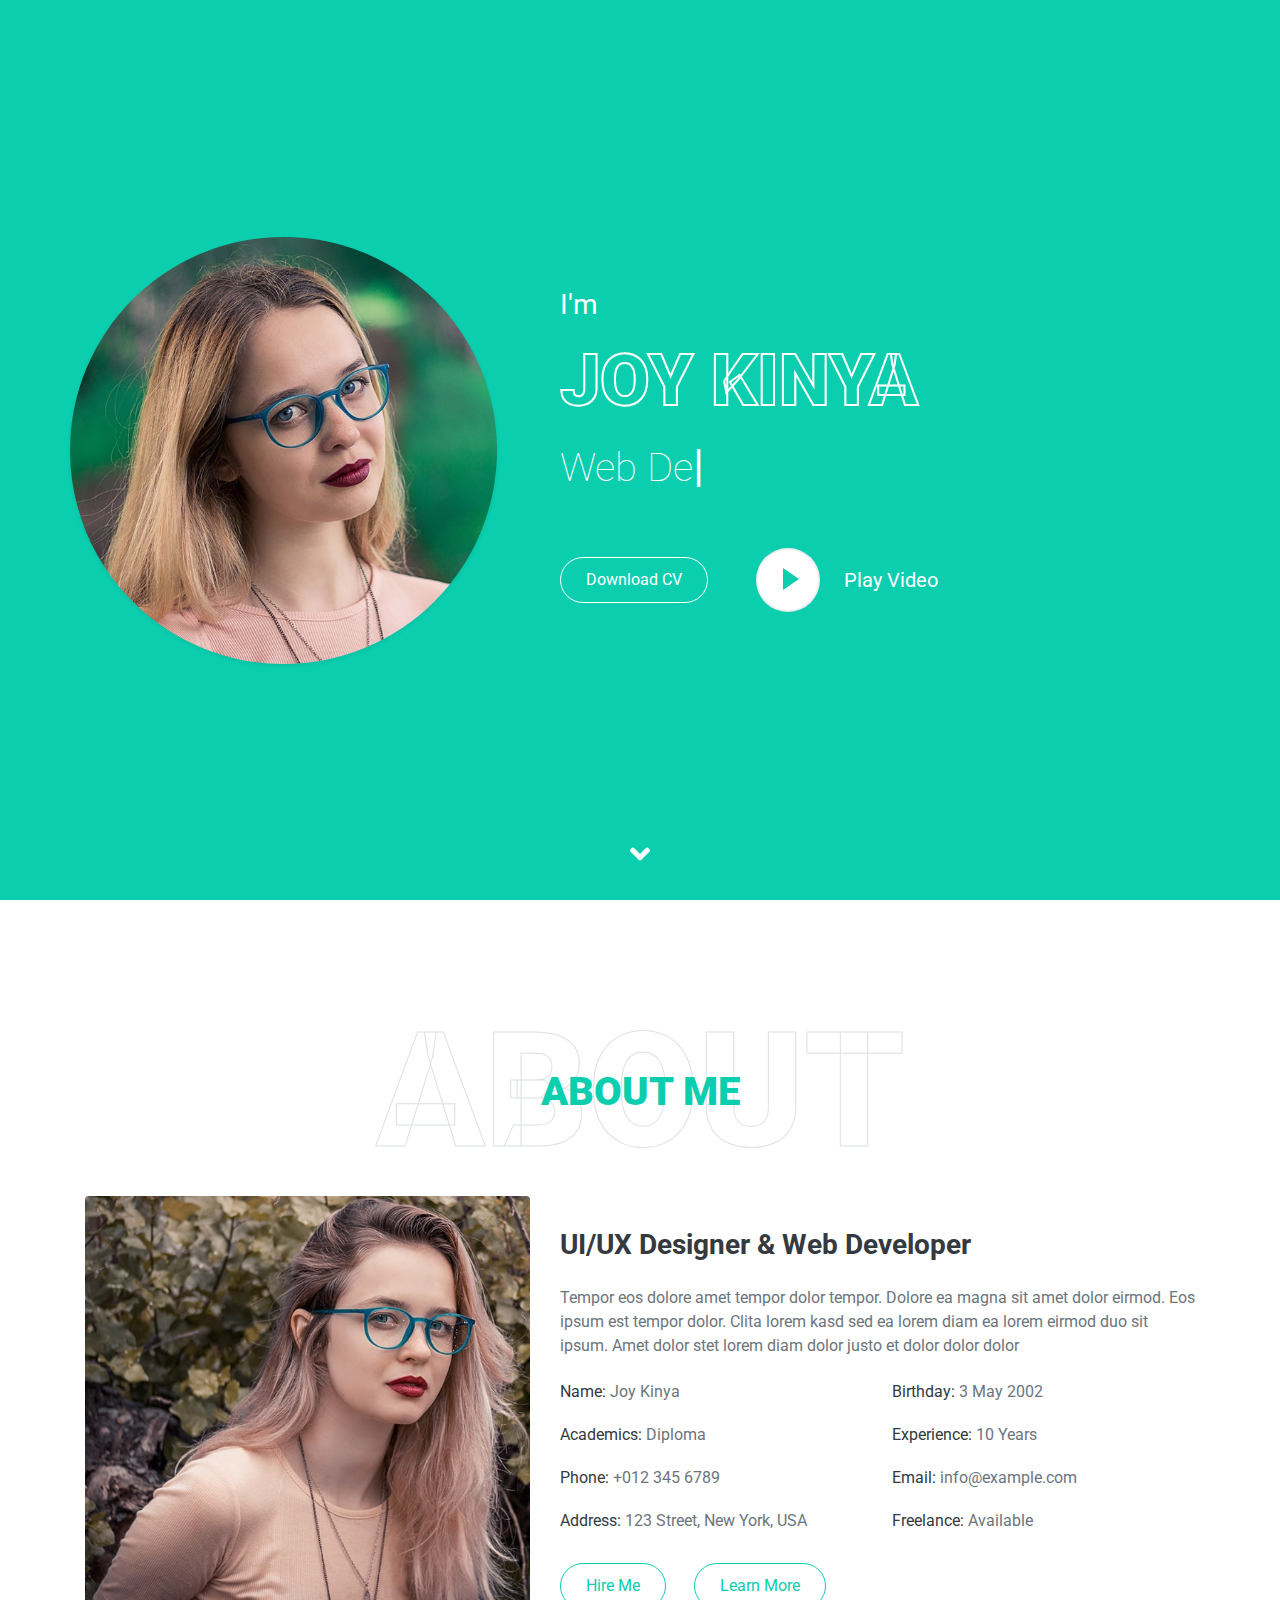
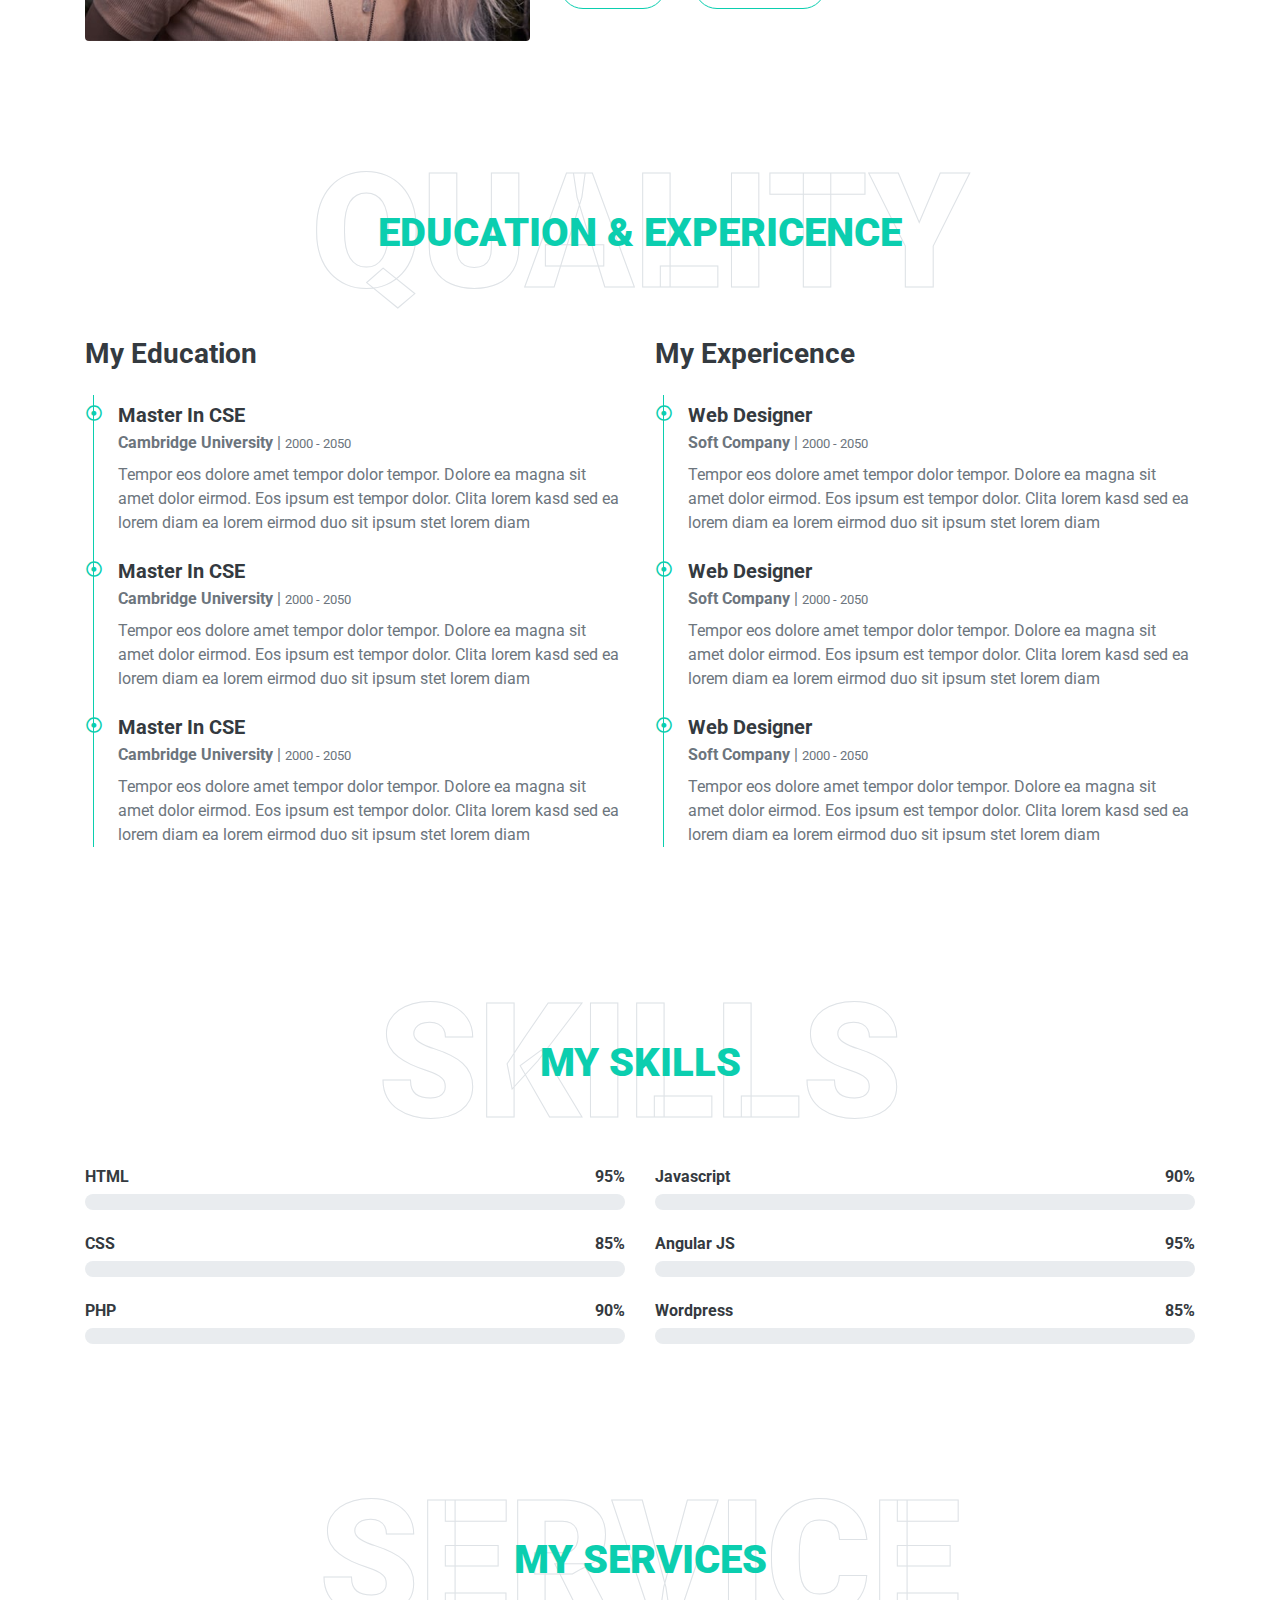
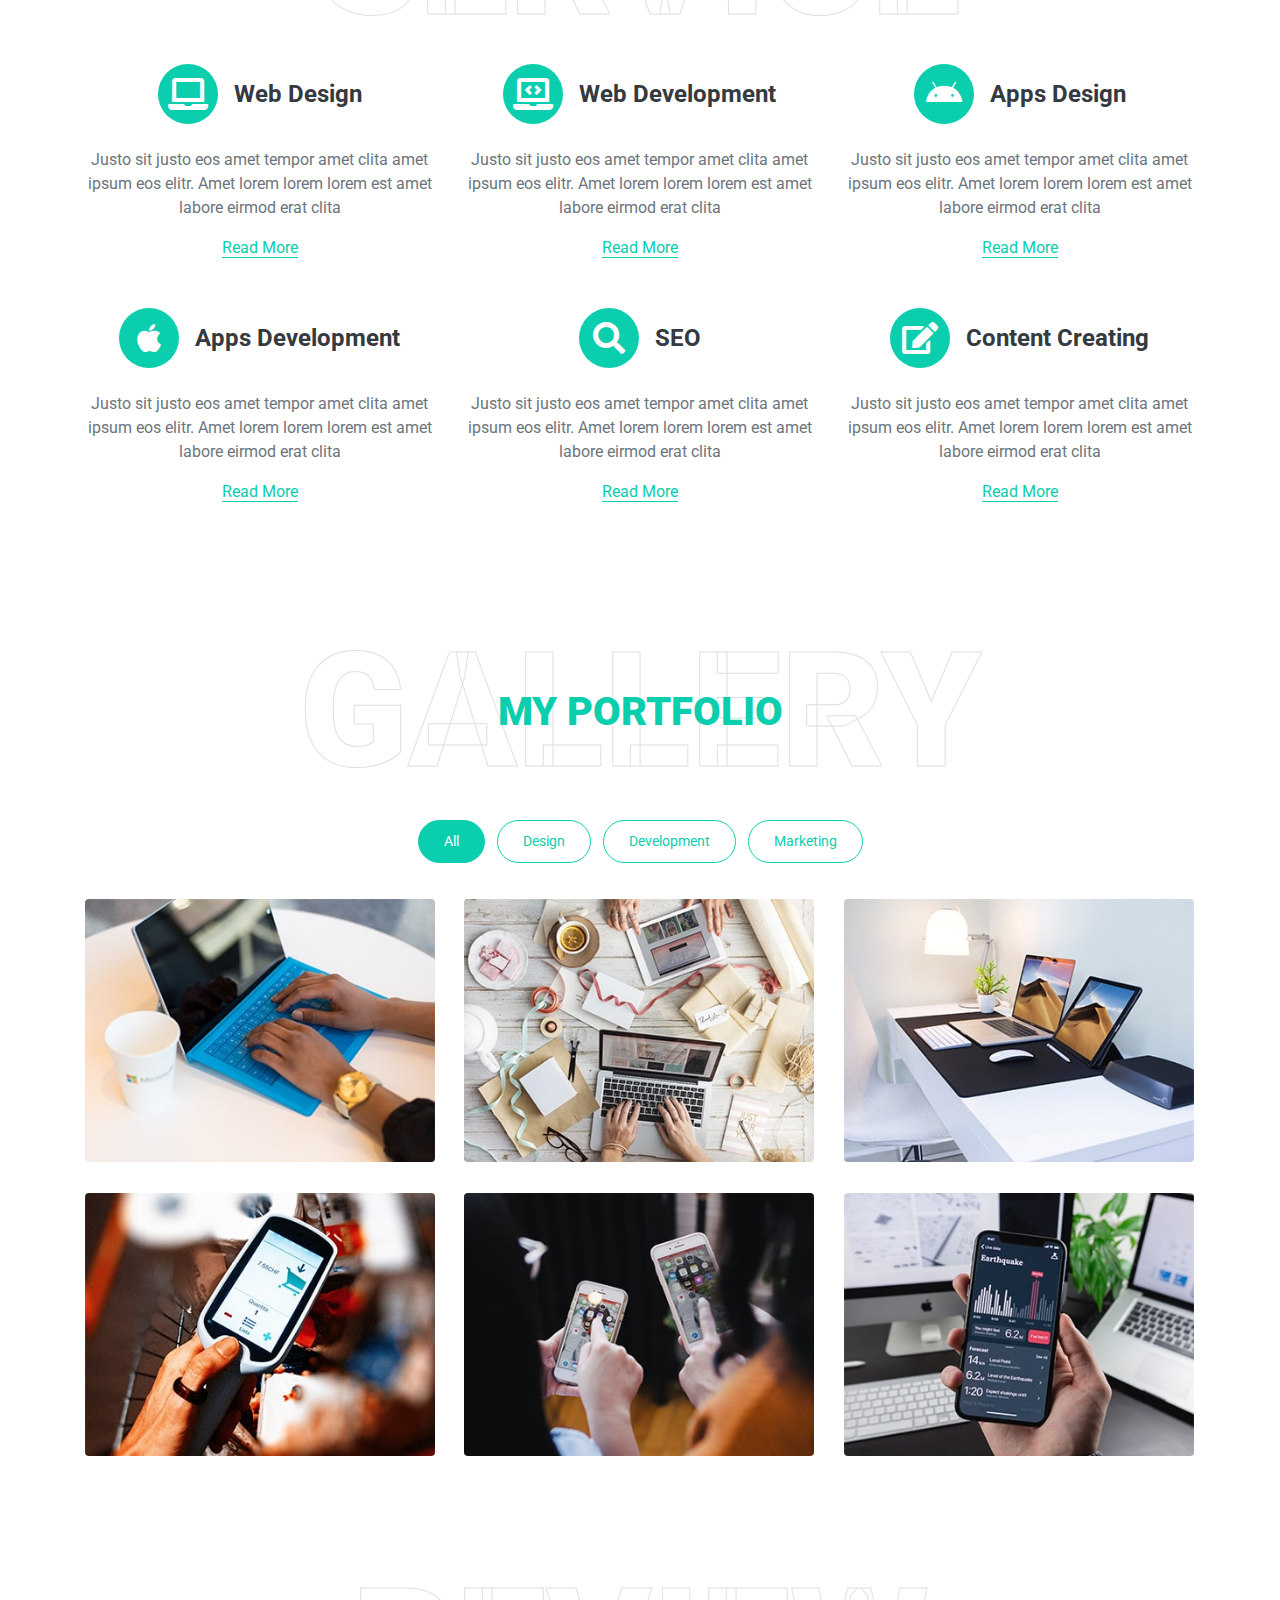
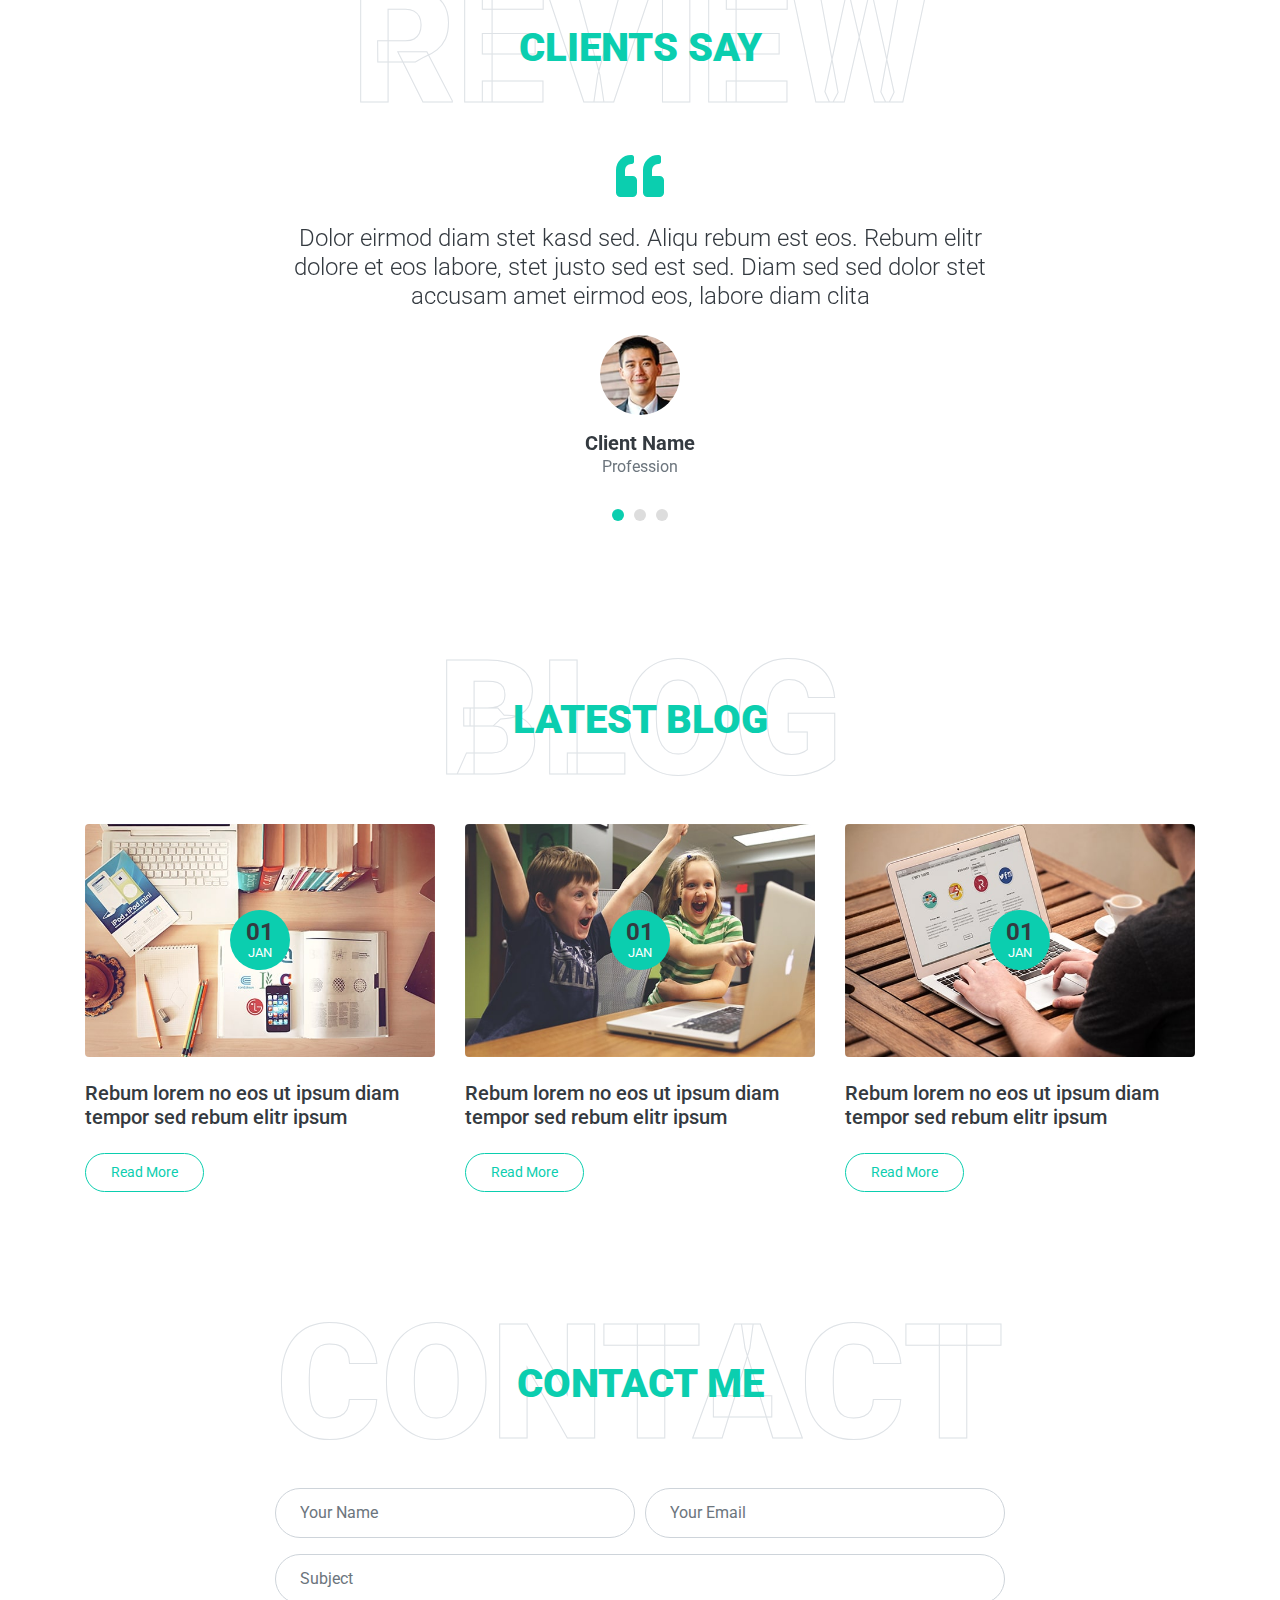
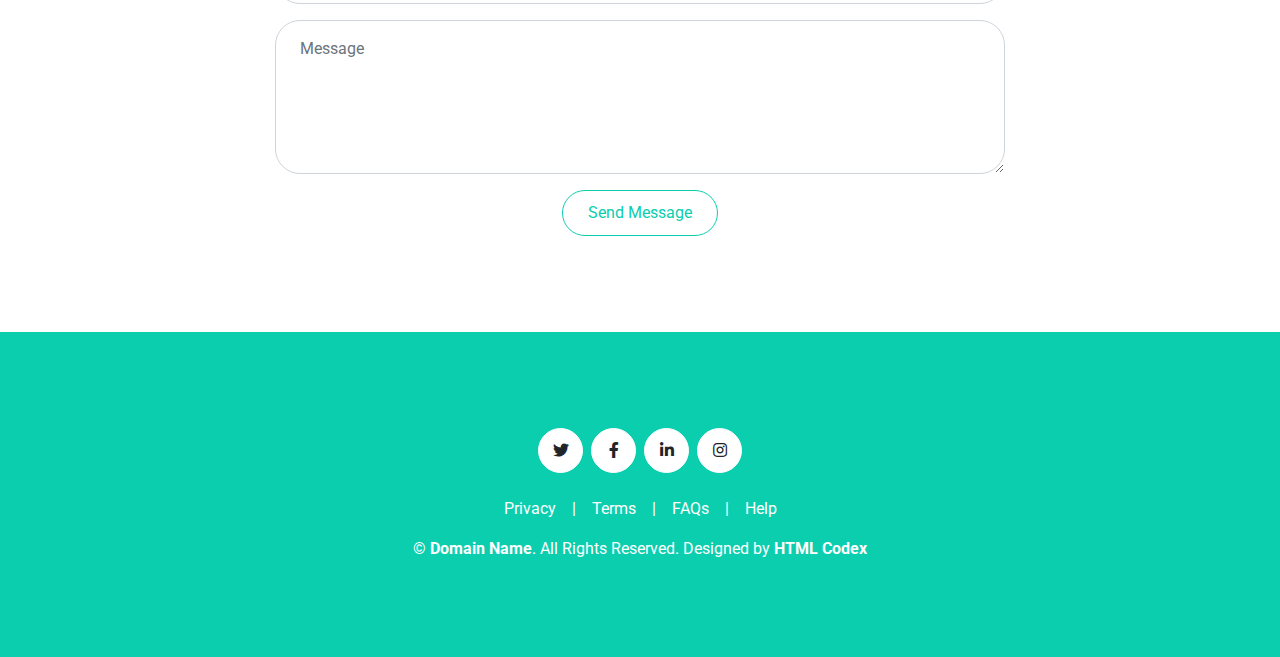
==== index.html @ 345d077c "Updated portfolio" ====
<!DOCTYPE html>
<html lang="en">

<head>
    <meta charset="utf-8">
    <title>FreeFolio - Freelancer Portfolio Template</title>
    <meta content="width=device-width, initial-scale=1.0" name="viewport">
    <meta content="Free HTML Templates" name="keywords">
    <meta content="Free HTML Templates" name="description">

    <!-- Favicon -->
    <link href="img/favicon.ico" rel="icon">

    <!-- Google Web Fonts -->
    <link rel="preconnect" href="https://fonts.gstatic.com">
    <link href="https://fonts.googleapis.com/css2?family=Roboto:wght@300;400;500;700;900&display=swap" rel="stylesheet"> 

    <!-- Font Awesome -->
    <link href="https://cdnjs.cloudflare.com/ajax/libs/font-awesome/5.10.0/css/all.min.css" rel="stylesheet">

    <!-- Libraries Stylesheet -->
    <link href="lib/owlcarousel/assets/owl.carousel.min.css" rel="stylesheet">
    <link href="lib/lightbox/css/lightbox.min.css" rel="stylesheet">

    <!-- Customized Bootstrap Stylesheet -->
    <link href="css/style.css" rel="stylesheet">
</head>

<body data-spy="scroll" data-target=".navbar" data-offset="51">
    <!-- Navbar Start -->
    <nav class="navbar fixed-top shadow-sm navbar-expand-lg bg-light navbar-light py-3 py-lg-0 px-lg-5">
        <a href="index.html" class="navbar-brand ml-lg-3">
            <h1 class="m-0 display-5"><span class="text-primary">Free</span>Folio</h1>
        </a>
        <button type="button" class="navbar-toggler" data-toggle="collapse" data-target="#navbarCollapse">
            <span class="navbar-toggler-icon"></span>
        </button>
        <div class="collapse navbar-collapse px-lg-3" id="navbarCollapse">
            <div class="navbar-nav m-auto py-0">
                <a href="#home" class="nav-item nav-link active">Home</a>
                <a href="#about" class="nav-item nav-link">About</a>
                <a href="#qualification" class="nav-item nav-link">Quality</a>
                <a href="#skill" class="nav-item nav-link">Skill</a>
                <a href="#service" class="nav-item nav-link">Service</a>
                <a href="#portfolio" class="nav-item nav-link">Portfolio</a>
                <a href="#testimonial" class="nav-item nav-link">Review</a>
                <a href="#blog" class="nav-item nav-link">Blog</a>
                <a href="#contact" class="nav-item nav-link">Contact</a>
            </div>
            <a href="" class="btn btn-outline-primary d-none d-lg-block">Hire Me</a>
        </div>
    </nav>
    <!-- Navbar End -->


    <!-- Video Modal Start -->
    <div class="modal fade" id="videoModal" tabindex="-1" role="dialog" aria-labelledby="exampleModalLabel" aria-hidden="true">
        <div class="modal-dialog" role="document">
            <div class="modal-content">
                <div class="modal-body">
                    <button type="button" class="close" data-dismiss="modal" aria-label="Close">
                        <span aria-hidden="true">&times;</span>
                    </button>        
                    <!-- 16:9 aspect ratio -->
                    <div class="embed-responsive embed-responsive-16by9">
                        <iframe class="embed-responsive-item" src="" id="video"  allowscriptaccess="always" allow="autoplay"></iframe>
                    </div>
                </div>
            </div>
        </div>
    </div>
    <!-- Video Modal End -->


    <!-- Header Start -->
    <div class="container-fluid bg-primary d-flex align-items-center mb-5 py-5" id="home" style="min-height: 100vh;">
        <div class="container">
            <div class="row align-items-center">
                <div class="col-lg-5 px-5 pl-lg-0 pb-5 pb-lg-0">
                    <img class="img-fluid w-100 rounded-circle shadow-sm" src="img/profile.jpg" alt="">
                </div>
                <div class="col-lg-7 text-center text-lg-left">
                    <h3 class="text-white font-weight-normal mb-3">I'm</h3>
                    <h1 class="display-3 text-uppercase text-primary mb-2" style="-webkit-text-stroke: 2px #ffffff;">Joy Kinya</h1>
                    <h1 class="typed-text-output d-inline font-weight-lighter text-white"></h1>
                    <div class="typed-text d-none">Web Designer, Web Developer, Front End Developer, Apps Designer, Apps Developer</div>
                    <div class="d-flex align-items-center justify-content-center justify-content-lg-start pt-5">
                        <a href="" class="btn btn-outline-light mr-5">Download CV</a>
                        <button type="button" class="btn-play" data-toggle="modal"
                            data-src="https://www.youtube.com/embed/DWRcNpR6Kdc" data-target="#videoModal">
                            <span></span>
                        </button>
                        <h5 class="font-weight-normal text-white m-0 ml-4 d-none d-sm-block">Play Video</h5>
                    </div>
                </div>
            </div>
        </div>
    </div>
    <!-- Header End -->


    <!-- About Start -->
    <div class="container-fluid py-5" id="about">
        <div class="container">
            <div class="position-relative d-flex align-items-center justify-content-center">
                <h1 class="display-1 text-uppercase text-white" style="-webkit-text-stroke: 1px #dee2e6;">About</h1>
                <h1 class="position-absolute text-uppercase text-primary">About Me</h1>
            </div>
            <div class="row align-items-center">
                <div class="col-lg-5 pb-4 pb-lg-0">
                    <img class="img-fluid rounded w-100" src="img/about.jpg" alt="">
                </div>
                <div class="col-lg-7">
                    <h3 class="mb-4">UI/UX Designer & Web Developer</h3>
                    <p>Tempor eos dolore amet tempor dolor tempor. Dolore ea magna sit amet dolor eirmod. Eos ipsum est tempor dolor. Clita lorem kasd sed ea lorem diam ea lorem eirmod duo sit ipsum. Amet dolor stet lorem diam dolor justo et dolor dolor dolor</p>
                    <div class="row mb-3">
                        <div class="col-sm-6 py-2"><h6>Name: <span class="text-secondary">Joy Kinya</span></h6></div>
                        <div class="col-sm-6 py-2"><h6>Birthday: <span class="text-secondary">3 May 2002</span></h6></div>
                        <div class="col-sm-6 py-2"><h6>Academics: <span class="text-secondary">Diploma</span></h6></div>
                        <div class="col-sm-6 py-2"><h6>Experience: <span class="text-secondary">10 Years</span></h6></div>
                        <div class="col-sm-6 py-2"><h6>Phone: <span class="text-secondary">+012 345 6789</span></h6></div>
                        <div class="col-sm-6 py-2"><h6>Email: <span class="text-secondary">info@example.com</span></h6></div>
                        <div class="col-sm-6 py-2"><h6>Address: <span class="text-secondary">123 Street, New York, USA</span></h6></div>
                        <div class="col-sm-6 py-2"><h6>Freelance: <span class="text-secondary">Available</span></h6></div>
                    </div>
                    <a href="" class="btn btn-outline-primary mr-4">Hire Me</a>
                    <a href="" class="btn btn-outline-primary">Learn More</a>
                </div>
            </div>
        </div>
    </div>
    <!-- About End -->


    <!-- Qualification Start -->
    <div class="container-fluid py-5" id="qualification">
        <div class="container">
            <div class="position-relative d-flex align-items-center justify-content-center">
                <h1 class="display-1 text-uppercase text-white" style="-webkit-text-stroke: 1px #dee2e6;">Quality</h1>
                <h1 class="position-absolute text-uppercase text-primary">Education & Expericence</h1>
            </div>
            <div class="row align-items-center">
                <div class="col-lg-6">
                    <h3 class="mb-4">My Education</h3>
                    <div class="border-left border-primary pt-2 pl-4 ml-2">
                        <div class="position-relative mb-4">
                            <i class="far fa-dot-circle text-primary position-absolute" style="top: 2px; left: -32px;"></i>
                            <h5 class="font-weight-bold mb-1">Master In CSE</h5>
                            <p class="mb-2"><strong>Cambridge University</strong> | <small>2000 - 2050</small></p>
                            <p>Tempor eos dolore amet tempor dolor tempor. Dolore ea magna sit amet dolor eirmod. Eos ipsum est tempor dolor. Clita lorem kasd sed ea lorem diam ea lorem eirmod duo sit ipsum stet lorem diam</p>
                        </div>
                        <div class="position-relative mb-4">
                            <i class="far fa-dot-circle text-primary position-absolute" style="top: 2px; left: -32px;"></i>
                            <h5 class="font-weight-bold mb-1">Master In CSE</h5>
                            <p class="mb-2"><strong>Cambridge University</strong> | <small>2000 - 2050</small></p>
                            <p>Tempor eos dolore amet tempor dolor tempor. Dolore ea magna sit amet dolor eirmod. Eos ipsum est tempor dolor. Clita lorem kasd sed ea lorem diam ea lorem eirmod duo sit ipsum stet lorem diam</p>
                        </div>
                        <div class="position-relative mb-4">
                            <i class="far fa-dot-circle text-primary position-absolute" style="top: 2px; left: -32px;"></i>
                            <h5 class="font-weight-bold mb-1">Master In CSE</h5>
                            <p class="mb-2"><strong>Cambridge University</strong> | <small>2000 - 2050</small></p>
                            <p>Tempor eos dolore amet tempor dolor tempor. Dolore ea magna sit amet dolor eirmod. Eos ipsum est tempor dolor. Clita lorem kasd sed ea lorem diam ea lorem eirmod duo sit ipsum stet lorem diam</p>
                        </div>
                    </div>
                </div>
                <div class="col-lg-6">
                    <h3 class="mb-4">My Expericence</h3>
                    <div class="border-left border-primary pt-2 pl-4 ml-2">
                        <div class="position-relative mb-4">
                            <i class="far fa-dot-circle text-primary position-absolute" style="top: 2px; left: -32px;"></i>
                            <h5 class="font-weight-bold mb-1">Web Designer</h5>
                            <p class="mb-2"><strong>Soft Company</strong> | <small>2000 - 2050</small></p>
                            <p>Tempor eos dolore amet tempor dolor tempor. Dolore ea magna sit amet dolor eirmod. Eos ipsum est tempor dolor. Clita lorem kasd sed ea lorem diam ea lorem eirmod duo sit ipsum stet lorem diam</p>
                        </div>
                        <div class="position-relative mb-4">
                            <i class="far fa-dot-circle text-primary position-absolute" style="top: 2px; left: -32px;"></i>
                            <h5 class="font-weight-bold mb-1">Web Designer</h5>
                            <p class="mb-2"><strong>Soft Company</strong> | <small>2000 - 2050</small></p>
                            <p>Tempor eos dolore amet tempor dolor tempor. Dolore ea magna sit amet dolor eirmod. Eos ipsum est tempor dolor. Clita lorem kasd sed ea lorem diam ea lorem eirmod duo sit ipsum stet lorem diam</p>
                        </div>
                        <div class="position-relative mb-4">
                            <i class="far fa-dot-circle text-primary position-absolute" style="top: 2px; left: -32px;"></i>
                            <h5 class="font-weight-bold mb-1">Web Designer</h5>
                            <p class="mb-2"><strong>Soft Company</strong> | <small>2000 - 2050</small></p>
                            <p>Tempor eos dolore amet tempor dolor tempor. Dolore ea magna sit amet dolor eirmod. Eos ipsum est tempor dolor. Clita lorem kasd sed ea lorem diam ea lorem eirmod duo sit ipsum stet lorem diam</p>
                        </div>
                    </div>
                </div>
            </div>
        </div>
    </div>
    <!-- Qualification End -->


    <!-- Skill Start -->
    <div class="container-fluid py-5" id="skill">
        <div class="container">
            <div class="position-relative d-flex align-items-center justify-content-center">
                <h1 class="display-1 text-uppercase text-white" style="-webkit-text-stroke: 1px #dee2e6;">Skills</h1>
                <h1 class="position-absolute text-uppercase text-primary">My Skills</h1>
            </div>
            <div class="row align-items-center">
                <div class="col-md-6">
                    <div class="skill mb-4">
                        <div class="d-flex justify-content-between">
                            <h6 class="font-weight-bold">HTML</h6>
                            <h6 class="font-weight-bold">95%</h6>
                        </div>
                        <div class="progress">
                            <div class="progress-bar bg-primary" role="progressbar" aria-valuenow="95" aria-valuemin="0" aria-valuemax="100"></div>
                        </div>
                    </div>
                    <div class="skill mb-4">
                        <div class="d-flex justify-content-between">
                            <h6 class="font-weight-bold">CSS</h6>
                            <h6 class="font-weight-bold">85%</h6>
                        </div>
                        <div class="progress">
                            <div class="progress-bar bg-warning" role="progressbar" aria-valuenow="85" aria-valuemin="0" aria-valuemax="100"></div>
                        </div>
                    </div>
                    <div class="skill mb-4">
                        <div class="d-flex justify-content-between">
                            <h6 class="font-weight-bold">PHP</h6>
                            <h6 class="font-weight-bold">90%</h6>
                        </div>
                        <div class="progress">
                            <div class="progress-bar bg-danger" role="progressbar" aria-valuenow="90" aria-valuemin="0" aria-valuemax="100"></div>
                        </div>
                    </div>
                </div>
                <div class="col-md-6">
                    <div class="skill mb-4">
                        <div class="d-flex justify-content-between">
                            <h6 class="font-weight-bold">Javascript</h6>
                            <h6 class="font-weight-bold">90%</h6>
                        </div>
                        <div class="progress">
                            <div class="progress-bar bg-danger" role="progressbar" aria-valuenow="90" aria-valuemin="0" aria-valuemax="100"></div>
                        </div>
                    </div>
                    <div class="skill mb-4">
                        <div class="d-flex justify-content-between">
                            <h6 class="font-weight-bold">Angular JS</h6>
                            <h6 class="font-weight-bold">95%</h6>
                        </div>
                        <div class="progress">
                            <div class="progress-bar bg-dark" role="progressbar" aria-valuenow="95" aria-valuemin="0" aria-valuemax="100"></div>
                        </div>
                    </div>
                    <div class="skill mb-4">
                        <div class="d-flex justify-content-between">
                            <h6 class="font-weight-bold">Wordpress</h6>
                            <h6 class="font-weight-bold">85%</h6>
                        </div>
                        <div class="progress">
                            <div class="progress-bar bg-info" role="progressbar" aria-valuenow="85" aria-valuemin="0" aria-valuemax="100"></div>
                        </div>
                    </div>
                </div>
            </div>
        </div>
    </div>
    <!-- Skill End -->


    <!-- Services Start -->
    <div class="container-fluid pt-5" id="service">
        <div class="container">
            <div class="position-relative d-flex align-items-center justify-content-center">
                <h1 class="display-1 text-uppercase text-white" style="-webkit-text-stroke: 1px #dee2e6;">Service</h1>
                <h1 class="position-absolute text-uppercase text-primary">My Services</h1>
            </div>
            <div class="row pb-3">
                <div class="col-lg-4 col-md-6 text-center mb-5">
                    <div class="d-flex align-items-center justify-content-center mb-4">
                        <i class="fa fa-2x fa-laptop service-icon bg-primary text-white mr-3"></i>
                        <h4 class="font-weight-bold m-0">Web Design</h4>
                    </div>
                    <p>Justo sit justo eos amet tempor amet clita amet ipsum eos elitr. Amet lorem lorem lorem est amet labore eirmod erat clita</p>
                    <a class="border-bottom border-primary text-decoration-none" href="">Read More</a>
                </div>
                <div class="col-lg-4 col-md-6 text-center mb-5">
                    <div class="d-flex align-items-center justify-content-center mb-4">
                        <i class="fa fa-2x fa-laptop-code service-icon bg-primary text-white mr-3"></i>
                        <h4 class="font-weight-bold m-0">Web Development</h4>
                    </div>
                    <p>Justo sit justo eos amet tempor amet clita amet ipsum eos elitr. Amet lorem lorem lorem est amet labore eirmod erat clita</p>
                    <a class="border-bottom border-primary text-decoration-none" href="">Read More</a>
                </div>
                <div class="col-lg-4 col-md-6 text-center mb-5">
                    <div class="d-flex align-items-center justify-content-center mb-4">
                        <i class="fab fa-2x fa-android service-icon bg-primary text-white mr-3"></i>
                        <h4 class="font-weight-bold m-0">Apps Design</h4>
                    </div>
                    <p>Justo sit justo eos amet tempor amet clita amet ipsum eos elitr. Amet lorem lorem lorem est amet labore eirmod erat clita</p>
                    <a class="border-bottom border-primary text-decoration-none" href="">Read More</a>
                </div>
                <div class="col-lg-4 col-md-6 text-center mb-5">
                    <div class="d-flex align-items-center justify-content-center mb-4">
                        <i class="fab fa-2x fa-apple service-icon bg-primary text-white mr-3"></i>
                        <h4 class="font-weight-bold m-0">Apps Development</h4>
                    </div>
                    <p>Justo sit justo eos amet tempor amet clita amet ipsum eos elitr. Amet lorem lorem lorem est amet labore eirmod erat clita</p>
                    <a class="border-bottom border-primary text-decoration-none" href="">Read More</a>
                </div>
                <div class="col-lg-4 col-md-6 text-center mb-5">
                    <div class="d-flex align-items-center justify-content-center mb-4">
                        <i class="fa fa-2x fa-search service-icon bg-primary text-white mr-3"></i>
                        <h4 class="font-weight-bold m-0">SEO</h4>
                    </div>
                    <p>Justo sit justo eos amet tempor amet clita amet ipsum eos elitr. Amet lorem lorem lorem est amet labore eirmod erat clita</p>
                    <a class="border-bottom border-primary text-decoration-none" href="">Read More</a>
                </div>
                <div class="col-lg-4 col-md-6 text-center mb-5">
                    <div class="d-flex align-items-center justify-content-center mb-4">
                        <i class="fa fa-2x fa-edit service-icon bg-primary text-white mr-3"></i>
                        <h4 class="font-weight-bold m-0">Content Creating</h4>
                    </div>
                    <p>Justo sit justo eos amet tempor amet clita amet ipsum eos elitr. Amet lorem lorem lorem est amet labore eirmod erat clita</p>
                    <a class="border-bottom border-primary text-decoration-none" href="">Read More</a>
                </div>
            </div>
        </div>
    </div>
    <!-- Services End -->


    <!-- Portfolio Start -->
    <div class="container-fluid pt-5 pb-3" id="portfolio">
        <div class="container">
            <div class="position-relative d-flex align-items-center justify-content-center">
                <h1 class="display-1 text-uppercase text-white" style="-webkit-text-stroke: 1px #dee2e6;">Gallery</h1>
                <h1 class="position-absolute text-uppercase text-primary">My Portfolio</h1>
            </div>
            <div class="row">
                <div class="col-12 text-center mb-2">
                    <ul class="list-inline mb-4" id="portfolio-flters">
                        <li class="btn btn-sm btn-outline-primary m-1 active"  data-filter="*">All</li>
                        <li class="btn btn-sm btn-outline-primary m-1" data-filter=".first">Design</li>
                        <li class="btn btn-sm btn-outline-primary m-1" data-filter=".second">Development</li>
                        <li class="btn btn-sm btn-outline-primary m-1" data-filter=".third">Marketing</li>
                    </ul>
                </div>
            </div>
            <div class="row portfolio-container">
                <div class="col-lg-4 col-md-6 mb-4 portfolio-item first">
                    <div class="position-relative overflow-hidden mb-2">
                        <img class="img-fluid rounded w-100" src="img/portfolio-1.jpg" alt="">
                        <div class="portfolio-btn bg-primary d-flex align-items-center justify-content-center">
                            <a href="img/portfolio-1.jpg" data-lightbox="portfolio">
                                <i class="fa fa-plus text-white" style="font-size: 60px;"></i>
                            </a>
                        </div>
                    </div>
                </div>
                <div class="col-lg-4 col-md-6 mb-4 portfolio-item second">
                    <div class="position-relative overflow-hidden mb-2">
                        <img class="img-fluid rounded w-100" src="img/portfolio-2.jpg" alt="">
                        <div class="portfolio-btn bg-primary d-flex align-items-center justify-content-center">
                            <a href="img/portfolio-2.jpg" data-lightbox="portfolio">
                                <i class="fa fa-plus text-white" style="font-size: 60px;"></i>
                            </a>
                        </div>
                    </div>
                </div>
                <div class="col-lg-4 col-md-6 mb-4 portfolio-item third">
                    <div class="position-relative overflow-hidden mb-2">
                        <img class="img-fluid rounded w-100" src="img/portfolio-3.jpg" alt="">
                        <div class="portfolio-btn bg-primary d-flex align-items-center justify-content-center">
                            <a href="img/portfolio-3.jpg" data-lightbox="portfolio">
                                <i class="fa fa-plus text-white" style="font-size: 60px;"></i>
                            </a>
                        </div>
                    </div>
                </div>
                <div class="col-lg-4 col-md-6 mb-4 portfolio-item first">
                    <div class="position-relative overflow-hidden mb-2">
                        <img class="img-fluid rounded w-100" src="img/portfolio-4.jpg" alt="">
                        <div class="portfolio-btn bg-primary d-flex align-items-center justify-content-center">
                            <a href="img/portfolio-4.jpg" data-lightbox="portfolio">
                                <i class="fa fa-plus text-white" style="font-size: 60px;"></i>
                            </a>
                        </div>
                    </div>
                </div>
                <div class="col-lg-4 col-md-6 mb-4 portfolio-item second">
                    <div class="position-relative overflow-hidden mb-2">
                        <img class="img-fluid rounded w-100" src="img/portfolio-5.jpg" alt="">
                        <div class="portfolio-btn bg-primary d-flex align-items-center justify-content-center">
                            <a href="img/portfolio-5.jpg" data-lightbox="portfolio">
                                <i class="fa fa-plus text-white" style="font-size: 60px;"></i>
                            </a>
                        </div>
                    </div>
                </div>
                <div class="col-lg-4 col-md-6 mb-4 portfolio-item third">
                    <div class="position-relative overflow-hidden mb-2">
                        <img class="img-fluid rounded w-100" src="img/portfolio-6.jpg" alt="">
                        <div class="portfolio-btn bg-primary d-flex align-items-center justify-content-center">
                            <a href="img/portfolio-6.jpg" data-lightbox="portfolio">
                                <i class="fa fa-plus text-white" style="font-size: 60px;"></i>
                            </a>
                        </div>
                    </div>
                </div>
            </div>
        </div>
    </div>
    <!-- Portfolio End -->


    <!-- Testimonial Start -->
    <div class="container-fluid py-5" id="testimonial">
        <div class="container">
            <div class="position-relative d-flex align-items-center justify-content-center">
                <h1 class="display-1 text-uppercase text-white" style="-webkit-text-stroke: 1px #dee2e6;">Review</h1>
                <h1 class="position-absolute text-uppercase text-primary">Clients Say</h1>
            </div>
            <div class="row justify-content-center">
                <div class="col-lg-8">
                    <div class="owl-carousel testimonial-carousel">
                        <div class="text-center">
                            <i class="fa fa-3x fa-quote-left text-primary mb-4"></i>
                            <h4 class="font-weight-light mb-4">Dolor eirmod diam stet kasd sed. Aliqu rebum est eos. Rebum elitr dolore et eos labore, stet justo sed est sed. Diam sed sed dolor stet accusam amet eirmod eos, labore diam clita</h4>
                            <img class="img-fluid rounded-circle mx-auto mb-3" src="img/testimonial-1.jpg" style="width: 80px; height: 80px;">
                            <h5 class="font-weight-bold m-0">Client Name</h5>
                            <span>Profession</span>
                        </div>
                        <div class="text-center">
                            <i class="fa fa-3x fa-quote-left text-primary mb-4"></i>
                            <h4 class="font-weight-light mb-4">Dolor eirmod diam stet kasd sed. Aliqu rebum est eos. Rebum elitr dolore et eos labore, stet justo sed est sed. Diam sed sed dolor stet accusam amet eirmod eos, labore diam clita</h4>
                            <img class="img-fluid rounded-circle mx-auto mb-3" src="img/testimonial-2.jpg" style="width: 80px; height: 80px;">
                            <h5 class="font-weight-bold m-0">Client Name</h5>
                            <span>Profession</span>
                        </div>
                        <div class="text-center">
                            <i class="fa fa-3x fa-quote-left text-primary mb-4"></i>
                            <h4 class="font-weight-light mb-4">Dolor eirmod diam stet kasd sed. Aliqu rebum est eos. Rebum elitr dolore et eos labore, stet justo sed est sed. Diam sed sed dolor stet accusam amet eirmod eos, labore diam clita</h4>
                            <img class="img-fluid rounded-circle mx-auto mb-3" src="img/testimonial-3.jpg" style="width: 80px; height: 80px;">
                            <h5 class="font-weight-bold m-0">Client Name</h5>
                            <span>Profession</span>
                        </div>
                    </div>
                </div>
            </div>
        </div>
    </div>
    <!-- Testimonial End -->


    <!-- Blog Start -->
    <div class="container-fluid pt-5" id="blog">
        <div class="container">
            <div class="position-relative d-flex align-items-center justify-content-center">
                <h1 class="display-1 text-uppercase text-white" style="-webkit-text-stroke: 1px #dee2e6;">Blog</h1>
                <h1 class="position-absolute text-uppercase text-primary">Latest Blog</h1>
            </div>
            <div class="row">
                <div class="col-lg-4 mb-5">
                    <div class="position-relative mb-4">
                        <img class="img-fluid rounded w-100" src="img/blog-1.jpg" alt="">
                        <div class="blog-date">
                            <h4 class="font-weight-bold mb-n1">01</h4>
                            <small class="text-white text-uppercase">Jan</small>
                        </div>
                    </div>
                    <h5 class="font-weight-medium mb-4">Rebum lorem no eos ut ipsum diam tempor sed rebum elitr ipsum</h5>
                    <a class="btn btn-sm btn-outline-primary py-2" href="">Read More</a>
                </div>
                <div class="col-lg-4 mb-5">
                    <div class="position-relative mb-4">
                        <img class="img-fluid rounded w-100" src="img/blog-2.jpg" alt="">
                        <div class="blog-date">
                            <h4 class="font-weight-bold mb-n1">01</h4>
                            <small class="text-white text-uppercase">Jan</small>
                        </div>
                    </div>
                    <h5 class="font-weight-medium mb-4">Rebum lorem no eos ut ipsum diam tempor sed rebum elitr ipsum</h5>
                    <a class="btn btn-sm btn-outline-primary py-2" href="">Read More</a>
                </div>
                <div class="col-lg-4 mb-5">
                    <div class="position-relative mb-4">
                        <img class="img-fluid rounded w-100" src="img/blog-3.jpg" alt="">
                        <div class="blog-date">
                            <h4 class="font-weight-bold mb-n1">01</h4>
                            <small class="text-white text-uppercase">Jan</small>
                        </div>
                    </div>
                    <h5 class="font-weight-medium mb-4">Rebum lorem no eos ut ipsum diam tempor sed rebum elitr ipsum</h5>
                    <a class="btn btn-sm btn-outline-primary py-2" href="">Read More</a>
                </div>
            </div>
        </div>
    </div>
    <!-- Blog End -->


    <!-- Contact Start -->
    <div class="container-fluid py-5" id="contact">
        <div class="container">
            <div class="position-relative d-flex align-items-center justify-content-center">
                <h1 class="display-1 text-uppercase text-white" style="-webkit-text-stroke: 1px #dee2e6;">Contact</h1>
                <h1 class="position-absolute text-uppercase text-primary">Contact Me</h1>
            </div>
            <div class="row justify-content-center">
                <div class="col-lg-8">
                    <div class="contact-form text-center">
                        <div id="success"></div>
                        <form name="sentMessage" id="contactForm" novalidate="novalidate">
                            <div class="form-row">
                                <div class="control-group col-sm-6">
                                    <input type="text" class="form-control p-4" id="name" placeholder="Your Name"
                                        required="required" data-validation-required-message="Please enter your name" />
                                    <p class="help-block text-danger"></p>
                                </div>
                                <div class="control-group col-sm-6">
                                    <input type="email" class="form-control p-4" id="email" placeholder="Your Email"
                                        required="required" data-validation-required-message="Please enter your email" />
                                    <p class="help-block text-danger"></p>
                                </div>
                            </div>
                            <div class="control-group">
                                <input type="text" class="form-control p-4" id="subject" placeholder="Subject"
                                    required="required" data-validation-required-message="Please enter a subject" />
                                <p class="help-block text-danger"></p>
                            </div>
                            <div class="control-group">
                                <textarea class="form-control py-3 px-4" rows="5" id="message" placeholder="Message"
                                    required="required"
                                    data-validation-required-message="Please enter your message"></textarea>
                                <p class="help-block text-danger"></p>
                            </div>
                            <div>
                                <button class="btn btn-outline-primary" type="submit" id="sendMessageButton">Send
                                    Message</button>
                            </div>
                        </form>
                    </div>
                </div>
            </div>
        </div>
    </div>
    <!-- Contact End -->


    <!-- Footer Start -->
    <div class="container-fluid bg-primary text-white mt-5 py-5 px-sm-3 px-md-5">
        <div class="container text-center py-5">
            <div class="d-flex justify-content-center mb-4">
                <a class="btn btn-light btn-social mr-2" href="#"><i class="fab fa-twitter"></i></a>
                <a class="btn btn-light btn-social mr-2" href="#"><i class="fab fa-facebook-f"></i></a>
                <a class="btn btn-light btn-social mr-2" href="#"><i class="fab fa-linkedin-in"></i></a>
                <a class="btn btn-light btn-social" href="#"><i class="fab fa-instagram"></i></a>
            </div>
            <div class="d-flex justify-content-center mb-3">
                <a class="text-white" href="#">Privacy</a>
                <span class="px-3">|</span>
                <a class="text-white" href="#">Terms</a>
                <span class="px-3">|</span>
                <a class="text-white" href="#">FAQs</a>
                <span class="px-3">|</span>
                <a class="text-white" href="#">Help</a>
            </div>
            <p class="m-0">&copy; <a class="text-white font-weight-bold" href="#">Domain Name</a>. All Rights Reserved. Designed by <a class="text-white font-weight-bold" href="https://htmlcodex.com">HTML Codex</a>
            </p>
        </div>
    </div>
    <!-- Footer End -->

    <!-- Scroll to Bottom -->
    <i class="fa fa-2x fa-angle-down text-white scroll-to-bottom"></i>

    <!-- Back to Top -->
    <a href="#" class="btn btn-outline-dark px-0 back-to-top"><i class="fa fa-angle-double-up"></i></a>


    <!-- JavaScript Libraries -->
    <script src="https://code.jquery.com/jquery-3.4.1.min.js"></script>
    <script src="https://stackpath.bootstrapcdn.com/bootstrap/4.4.1/js/bootstrap.bundle.min.js"></script>
    <script src="lib/typed/typed.min.js"></script>
    <script src="lib/easing/easing.min.js"></script>
    <script src="lib/waypoints/waypoints.min.js"></script>
    <script src="lib/owlcarousel/owl.carousel.min.js"></script>
    <script src="lib/isotope/isotope.pkgd.min.js"></script>
    <script src="lib/lightbox/js/lightbox.min.js"></script>

    <!-- Contact Javascript File -->
    <script src="mail/jqBootstrapValidation.min.js"></script>
    <script src="mail/contact.js"></script>

    <!-- Template Javascript -->
    <script src="js/main.js"></script>
</body>

</html>
---- css/style.css ----
/******* Bootstrap Theming ********/
/*!
 * Bootstrap v4.5.3 (https://getbootstrap.com/)
 * Copyright 2011-2020 The Bootstrap Authors
 * Copyright 2011-2020 Twitter, Inc.
 * Licensed under MIT (https://github.com/twbs/bootstrap/blob/main/LICENSE)
 */
:root {
  --blue: #007bff;
  --indigo: #6610f2;
  --purple: #6f42c1;
  --pink: #e83e8c;
  --red: #dc3545;
  --orange: #fd7e14;
  --yellow: #ffc107;
  --green: #28a745;
  --teal: #20c997;
  --cyan: #17a2b8;
  --white: #fff;
  --gray: #6c757d;
  --gray-dark: #343a40;
  --primary: #0BCEAF;
  --secondary: #6c757d;
  --success: #28a745;
  --info: #17a2b8;
  --warning: #ffc107;
  --danger: #dc3545;
  --light: #ffffff;
  --dark: #343a40;
  --breakpoint-xs: 0;
  --breakpoint-sm: 576px;
  --breakpoint-md: 768px;
  --breakpoint-lg: 992px;
  --breakpoint-xl: 1200px;
  --font-family-sans-serif: "Roboto", sans-serif;
  --font-family-monospace: SFMono-Regular, Menlo, Monaco, Consolas, "Liberation Mono", "Courier New", monospace;
}

*,
*::before,
*::after {
  box-sizing: border-box;
}

html {
  font-family: sans-serif;
  line-height: 1.15;
  -webkit-text-size-adjust: 100%;
  -webkit-tap-highlight-color: rgba(0, 0, 0, 0);
}

article, aside, figcaption, figure, footer, header, hgroup, main, nav, section {
  display: block;
}

body {
  margin: 0;
  font-family: "Roboto", sans-serif;
  font-size: 1rem;
  font-weight: 400;
  line-height: 1.5;
  color: #6c757d;
  text-align: left;
  background-color: #ffffff;
}

[tabindex="-1"]:focus:not(:focus-visible) {
  outline: 0 !important;
}

hr {
  box-sizing: content-box;
  height: 0;
  overflow: visible;
}

h1, h2, h3, h4, h5, h6 {
  margin-top: 0;
  margin-bottom: 0.5rem;
}

p {
  margin-top: 0;
  margin-bottom: 1rem;
}

abbr[title],
abbr[data-original-title] {
  text-decoration: underline;
  text-decoration: underline dotted;
  cursor: help;
  border-bottom: 0;
  text-decoration-skip-ink: none;
}

address {
  margin-bottom: 1rem;
  font-style: normal;
  line-height: inherit;
}

ol,
ul,
dl {
  margin-top: 0;
  margin-bottom: 1rem;
}

ol ol,
ul ul,
ol ul,
ul ol {
  margin-bottom: 0;
}

dt {
  font-weight: 700;
}

dd {
  margin-bottom: .5rem;
  margin-left: 0;
}

blockquote {
  margin: 0 0 1rem;
}

b,
strong {
  font-weight: bolder;
}

small {
  font-size: 80%;
}

sub,
sup {
  position: relative;
  font-size: 75%;
  line-height: 0;
  vertical-align: baseline;
}

sub {
  bottom: -.25em;
}

sup {
  top: -.5em;
}

a {
  color: #0BCEAF;
  text-decoration: none;
  background-color: transparent;
}

a:hover {
  color: #078571;
  text-decoration: underline;
}

a:not([href]):not([class]) {
  color: inherit;
  text-decoration: none;
}

a:not([href]):not([class]):hover {
  color: inherit;
  text-decoration: none;
}

pre,
code,
kbd,
samp {
  font-family: SFMono-Regular, Menlo, Monaco, Consolas, "Liberation Mono", "Courier New", monospace;
  font-size: 1em;
}

pre {
  margin-top: 0;
  margin-bottom: 1rem;
  overflow: auto;
  -ms-overflow-style: scrollbar;
}

figure {
  margin: 0 0 1rem;
}

img {
  vertical-align: middle;
  border-style: none;
}

svg {
  overflow: hidden;
  vertical-align: middle;
}

table {
  border-collapse: collapse;
}

caption {
  padding-top: 0.75rem;
  padding-bottom: 0.75rem;
  color: #6c757d;
  text-align: left;
  caption-side: bottom;
}

th {
  text-align: inherit;
  text-align: -webkit-match-parent;
}

label {
  display: inline-block;
  margin-bottom: 0.5rem;
}

button {
  border-radius: 0;
}

button:focus {
  outline: 1px dotted;
  outline: 5px auto -webkit-focus-ring-color;
}

input,
button,
select,
optgroup,
textarea {
  margin: 0;
  font-family: inherit;
  font-size: inherit;
  line-height: inherit;
}

button,
input {
  overflow: visible;
}

button,
select {
  text-transform: none;
}

[role="button"] {
  cursor: pointer;
}

select {
  word-wrap: normal;
}

button,
[type="button"],
[type="reset"],
[type="submit"] {
  -webkit-appearance: button;
}

button:not(:disabled),
[type="button"]:not(:disabled),
[type="reset"]:not(:disabled),
[type="submit"]:not(:disabled) {
  cursor: pointer;
}

button::-moz-focus-inner,
[type="button"]::-moz-focus-inner,
[type="reset"]::-moz-focus-inner,
[type="submit"]::-moz-focus-inner {
  padding: 0;
  border-style: none;
}

input[type="radio"],
input[type="checkbox"] {
  box-sizing: border-box;
  padding: 0;
}

textarea {
  overflow: auto;
  resize: vertical;
}

fieldset {
  min-width: 0;
  padding: 0;
  margin: 0;
  border: 0;
}

legend {
  display: block;
  width: 100%;
  max-width: 100%;
  padding: 0;
  margin-bottom: .5rem;
  font-size: 1.5rem;
  line-height: inherit;
  color: inherit;
  white-space: normal;
}

@media (max-width: 1200px) {
  legend {
    font-size: calc(1.275rem + 0.3vw) ;
  }
}

progress {
  vertical-align: baseline;
}

[type="number"]::-webkit-inner-spin-button,
[type="number"]::-webkit-outer-spin-button {
  height: auto;
}

[type="search"] {
  outline-offset: -2px;
  -webkit-appearance: none;
}

[type="search"]::-webkit-search-decoration {
  -webkit-appearance: none;
}

::-webkit-file-upload-button {
  font: inherit;
  -webkit-appearance: button;
}

output {
  display: inline-block;
}

summary {
  display: list-item;
  cursor: pointer;
}

template {
  display: none;
}

[hidden] {
  display: none !important;
}

h1, h2, h3, h4, h5, h6,
.h1, .h2, .h3, .h4, .h5, .h6 {
  margin-bottom: 0.5rem;
  font-weight: 500;
  line-height: 1.2;
  color: #343a40;
}

h1, .h1 {
  font-size: 2.5rem;
}

@media (max-width: 1200px) {
  h1, .h1 {
    font-size: calc(1.375rem + 1.5vw) ;
  }
}

h2, .h2 {
  font-size: 2rem;
}

@media (max-width: 1200px) {
  h2, .h2 {
    font-size: calc(1.325rem + 0.9vw) ;
  }
}

h3, .h3 {
  font-size: 1.75rem;
}

@media (max-width: 1200px) {
  h3, .h3 {
    font-size: calc(1.3rem + 0.6vw) ;
  }
}

h4, .h4 {
  font-size: 1.5rem;
}

@media (max-width: 1200px) {
  h4, .h4 {
    font-size: calc(1.275rem + 0.3vw) ;
  }
}

h5, .h5 {
  font-size: 1.25rem;
}

h6, .h6 {
  font-size: 1rem;
}

.lead {
  font-size: 1.25rem;
  font-weight: 300;
}

.display-1 {
  font-size: 10rem;
  font-weight: 300;
  line-height: 1.2;
}

@media (max-width: 1200px) {
  .display-1 {
    font-size: calc(2.125rem + 10.5vw) ;
  }
}

.display-2 {
  font-size: 5.5rem;
  font-weight: 300;
  line-height: 1.2;
}

@media (max-width: 1200px) {
  .display-2 {
    font-size: calc(1.675rem + 5.1vw) ;
  }
}

.display-3 {
  font-size: 4.5rem;
  font-weight: 300;
  line-height: 1.2;
}

@media (max-width: 1200px) {
  .display-3 {
    font-size: calc(1.575rem + 3.9vw) ;
  }
}

.display-4 {
  font-size: 3.5rem;
  font-weight: 300;
  line-height: 1.2;
}

@media (max-width: 1200px) {
  .display-4 {
    font-size: calc(1.475rem + 2.7vw) ;
  }
}

hr {
  margin-top: 1rem;
  margin-bottom: 1rem;
  border: 0;
  border-top: 1px solid rgba(0, 0, 0, 0.1);
}

small,
.small {
  font-size: 80%;
  font-weight: 400;
}

mark,
.mark {
  padding: 0.2em;
  background-color: #fcf8e3;
}

.list-unstyled {
  padding-left: 0;
  list-style: none;
}

.list-inline {
  padding-left: 0;
  list-style: none;
}

.list-inline-item {
  display: inline-block;
}

.list-inline-item:not(:last-child) {
  margin-right: 0.5rem;
}

.initialism {
  font-size: 90%;
  text-transform: uppercase;
}

.blockquote {
  margin-bottom: 1rem;
  font-size: 1.25rem;
}

.blockquote-footer {
  display: block;
  font-size: 80%;
  color: #6c757d;
}

.blockquote-footer::before {
  content: "\2014\00A0";
}

.img-fluid {
  max-width: 100%;
  height: auto;
}

.img-thumbnail {
  padding: 0.25rem;
  background-color: #ffffff;
  border: 1px solid #dee2e6;
  border-radius: 0.25rem;
  max-width: 100%;
  height: auto;
}

.figure {
  display: inline-block;
}

.figure-img {
  margin-bottom: 0.5rem;
  line-height: 1;
}

.figure-caption {
  font-size: 90%;
  color: #6c757d;
}

code {
  font-size: 87.5%;
  color: #e83e8c;
  word-wrap: break-word;
}

a > code {
  color: inherit;
}

kbd {
  padding: 0.2rem 0.4rem;
  font-size: 87.5%;
  color: #fff;
  background-color: #212529;
  border-radius: 0.2rem;
}

kbd kbd {
  padding: 0;
  font-size: 100%;
  font-weight: 700;
}

pre {
  display: block;
  font-size: 87.5%;
  color: #212529;
}

pre code {
  font-size: inherit;
  color: inherit;
  word-break: normal;
}

.pre-scrollable {
  max-height: 340px;
  overflow-y: scroll;
}

.container,
.container-fluid,
.container-sm,
.container-md,
.container-lg,
.container-xl {
  width: 100%;
  padding-right: 15px;
  padding-left: 15px;
  margin-right: auto;
  margin-left: auto;
}

@media (min-width: 576px) {
  .container, .container-sm {
    max-width: 540px;
  }
}

@media (min-width: 768px) {
  .container, .container-sm, .container-md {
    max-width: 720px;
  }
}

@media (min-width: 992px) {
  .container, .container-sm, .container-md, .container-lg {
    max-width: 960px;
  }
}

@media (min-width: 1200px) {
  .container, .container-sm, .container-md, .container-lg, .container-xl {
    max-width: 1140px;
  }
}

.row {
  display: flex;
  flex-wrap: wrap;
  margin-right: -15px;
  margin-left: -15px;
}

.no-gutters {
  margin-right: 0;
  margin-left: 0;
}

.no-gutters > .col,
.no-gutters > [class*="col-"] {
  padding-right: 0;
  padding-left: 0;
}

.col-1, .col-2, .col-3, .col-4, .col-5, .col-6, .col-7, .col-8, .col-9, .col-10, .col-11, .col-12, .col,
.col-auto, .col-sm-1, .col-sm-2, .col-sm-3, .col-sm-4, .col-sm-5, .col-sm-6, .col-sm-7, .col-sm-8, .col-sm-9, .col-sm-10, .col-sm-11, .col-sm-12, .col-sm,
.col-sm-auto, .col-md-1, .col-md-2, .col-md-3, .col-md-4, .col-md-5, .col-md-6, .col-md-7, .col-md-8, .col-md-9, .col-md-10, .col-md-11, .col-md-12, .col-md,
.col-md-auto, .col-lg-1, .col-lg-2, .col-lg-3, .col-lg-4, .col-lg-5, .col-lg-6, .col-lg-7, .col-lg-8, .col-lg-9, .col-lg-10, .col-lg-11, .col-lg-12, .col-lg,
.col-lg-auto, .col-xl-1, .col-xl-2, .col-xl-3, .col-xl-4, .col-xl-5, .col-xl-6, .col-xl-7, .col-xl-8, .col-xl-9, .col-xl-10, .col-xl-11, .col-xl-12, .col-xl,
.col-xl-auto {
  position: relative;
  width: 100%;
  padding-right: 15px;
  padding-left: 15px;
}

.col {
  flex-basis: 0;
  flex-grow: 1;
  max-width: 100%;
}

.row-cols-1 > * {
  flex: 0 0 100%;
  max-width: 100%;
}

.row-cols-2 > * {
  flex: 0 0 50%;
  max-width: 50%;
}

.row-cols-3 > * {
  flex: 0 0 33.33333%;
  max-width: 33.33333%;
}

.row-cols-4 > * {
  flex: 0 0 25%;
  max-width: 25%;
}

.row-cols-5 > * {
  flex: 0 0 20%;
  max-width: 20%;
}

.row-cols-6 > * {
  flex: 0 0 16.66667%;
  max-width: 16.66667%;
}

.col-auto {
  flex: 0 0 auto;
  width: auto;
  max-width: 100%;
}

.col-1 {
  flex: 0 0 8.33333%;
  max-width: 8.33333%;
}

.col-2 {
  flex: 0 0 16.66667%;
  max-width: 16.66667%;
}

.col-3 {
  flex: 0 0 25%;
  max-width: 25%;
}

.col-4 {
  flex: 0 0 33.33333%;
  max-width: 33.33333%;
}

.col-5 {
  flex: 0 0 41.66667%;
  max-width: 41.66667%;
}

.col-6 {
  flex: 0 0 50%;
  max-width: 50%;
}

.col-7 {
  flex: 0 0 58.33333%;
  max-width: 58.33333%;
}

.col-8 {
  flex: 0 0 66.66667%;
  max-width: 66.66667%;
}

.col-9 {
  flex: 0 0 75%;
  max-width: 75%;
}

.col-10 {
  flex: 0 0 83.33333%;
  max-width: 83.33333%;
}

.col-11 {
  flex: 0 0 91.66667%;
  max-width: 91.66667%;
}

.col-12 {
  flex: 0 0 100%;
  max-width: 100%;
}

.order-first {
  order: -1;
}

.order-last {
  order: 13;
}

.order-0 {
  order: 0;
}

.order-1 {
  order: 1;
}

.order-2 {
  order: 2;
}

.order-3 {
  order: 3;
}

.order-4 {
  order: 4;
}

.order-5 {
  order: 5;
}

.order-6 {
  order: 6;
}

.order-7 {
  order: 7;
}

.order-8 {
  order: 8;
}

.order-9 {
  order: 9;
}

.order-10 {
  order: 10;
}

.order-11 {
  order: 11;
}

.order-12 {
  order: 12;
}

.offset-1 {
  margin-left: 8.33333%;
}

.offset-2 {
  margin-left: 16.66667%;
}

.offset-3 {
  margin-left: 25%;
}

.offset-4 {
  margin-left: 33.33333%;
}

.offset-5 {
  margin-left: 41.66667%;
}

.offset-6 {
  margin-left: 50%;
}

.offset-7 {
  margin-left: 58.33333%;
}

.offset-8 {
  margin-left: 66.66667%;
}

.offset-9 {
  margin-left: 75%;
}

.offset-10 {
  margin-left: 83.33333%;
}

.offset-11 {
  margin-left: 91.66667%;
}

@media (min-width: 576px) {
  .col-sm {
    flex-basis: 0;
    flex-grow: 1;
    max-width: 100%;
  }
  .row-cols-sm-1 > * {
    flex: 0 0 100%;
    max-width: 100%;
  }
  .row-cols-sm-2 > * {
    flex: 0 0 50%;
    max-width: 50%;
  }
  .row-cols-sm-3 > * {
    flex: 0 0 33.33333%;
    max-width: 33.33333%;
  }
  .row-cols-sm-4 > * {
    flex: 0 0 25%;
    max-width: 25%;
  }
  .row-cols-sm-5 > * {
    flex: 0 0 20%;
    max-width: 20%;
  }
  .row-cols-sm-6 > * {
    flex: 0 0 16.66667%;
    max-width: 16.66667%;
  }
  .col-sm-auto {
    flex: 0 0 auto;
    width: auto;
    max-width: 100%;
  }
  .col-sm-1 {
    flex: 0 0 8.33333%;
    max-width: 8.33333%;
  }
  .col-sm-2 {
    flex: 0 0 16.66667%;
    max-width: 16.66667%;
  }
  .col-sm-3 {
    flex: 0 0 25%;
    max-width: 25%;
  }
  .col-sm-4 {
    flex: 0 0 33.33333%;
    max-width: 33.33333%;
  }
  .col-sm-5 {
    flex: 0 0 41.66667%;
    max-width: 41.66667%;
  }
  .col-sm-6 {
    flex: 0 0 50%;
    max-width: 50%;
  }
  .col-sm-7 {
    flex: 0 0 58.33333%;
    max-width: 58.33333%;
  }
  .col-sm-8 {
    flex: 0 0 66.66667%;
    max-width: 66.66667%;
  }
  .col-sm-9 {
    flex: 0 0 75%;
    max-width: 75%;
  }
  .col-sm-10 {
    flex: 0 0 83.33333%;
    max-width: 83.33333%;
  }
  .col-sm-11 {
    flex: 0 0 91.66667%;
    max-width: 91.66667%;
  }
  .col-sm-12 {
    flex: 0 0 100%;
    max-width: 100%;
  }
  .order-sm-first {
    order: -1;
  }
  .order-sm-last {
    order: 13;
  }
  .order-sm-0 {
    order: 0;
  }
  .order-sm-1 {
    order: 1;
  }
  .order-sm-2 {
    order: 2;
  }
  .order-sm-3 {
    order: 3;
  }
  .order-sm-4 {
    order: 4;
  }
  .order-sm-5 {
    order: 5;
  }
  .order-sm-6 {
    order: 6;
  }
  .order-sm-7 {
    order: 7;
  }
  .order-sm-8 {
    order: 8;
  }
  .order-sm-9 {
    order: 9;
  }
  .order-sm-10 {
    order: 10;
  }
  .order-sm-11 {
    order: 11;
  }
  .order-sm-12 {
    order: 12;
  }
  .offset-sm-0 {
    margin-left: 0;
  }
  .offset-sm-1 {
    margin-left: 8.33333%;
  }
  .offset-sm-2 {
    margin-left: 16.66667%;
  }
  .offset-sm-3 {
    margin-left: 25%;
  }
  .offset-sm-4 {
    margin-left: 33.33333%;
  }
  .offset-sm-5 {
    margin-left: 41.66667%;
  }
  .offset-sm-6 {
    margin-left: 50%;
  }
  .offset-sm-7 {
    margin-left: 58.33333%;
  }
  .offset-sm-8 {
    margin-left: 66.66667%;
  }
  .offset-sm-9 {
    margin-left: 75%;
  }
  .offset-sm-10 {
    margin-left: 83.33333%;
  }
  .offset-sm-11 {
    margin-left: 91.66667%;
  }
}

@media (min-width: 768px) {
  .col-md {
    flex-basis: 0;
    flex-grow: 1;
    max-width: 100%;
  }
  .row-cols-md-1 > * {
    flex: 0 0 100%;
    max-width: 100%;
  }
  .row-cols-md-2 > * {
    flex: 0 0 50%;
    max-width: 50%;
  }
  .row-cols-md-3 > * {
    flex: 0 0 33.33333%;
    max-width: 33.33333%;
  }
  .row-cols-md-4 > * {
    flex: 0 0 25%;
    max-width: 25%;
  }
  .row-cols-md-5 > * {
    flex: 0 0 20%;
    max-width: 20%;
  }
  .row-cols-md-6 > * {
    flex: 0 0 16.66667%;
    max-width: 16.66667%;
  }
  .col-md-auto {
    flex: 0 0 auto;
    width: auto;
    max-width: 100%;
  }
  .col-md-1 {
    flex: 0 0 8.33333%;
    max-width: 8.33333%;
  }
  .col-md-2 {
    flex: 0 0 16.66667%;
    max-width: 16.66667%;
  }
  .col-md-3 {
    flex: 0 0 25%;
    max-width: 25%;
  }
  .col-md-4 {
    flex: 0 0 33.33333%;
    max-width: 33.33333%;
  }
  .col-md-5 {
    flex: 0 0 41.66667%;
    max-width: 41.66667%;
  }
  .col-md-6 {
    flex: 0 0 50%;
    max-width: 50%;
  }
  .col-md-7 {
    flex: 0 0 58.33333%;
    max-width: 58.33333%;
  }
  .col-md-8 {
    flex: 0 0 66.66667%;
    max-width: 66.66667%;
  }
  .col-md-9 {
    flex: 0 0 75%;
    max-width: 75%;
  }
  .col-md-10 {
    flex: 0 0 83.33333%;
    max-width: 83.33333%;
  }
  .col-md-11 {
    flex: 0 0 91.66667%;
    max-width: 91.66667%;
  }
  .col-md-12 {
    flex: 0 0 100%;
    max-width: 100%;
  }
  .order-md-first {
    order: -1;
  }
  .order-md-last {
    order: 13;
  }
  .order-md-0 {
    order: 0;
  }
  .order-md-1 {
    order: 1;
  }
  .order-md-2 {
    order: 2;
  }
  .order-md-3 {
    order: 3;
  }
  .order-md-4 {
    order: 4;
  }
  .order-md-5 {
    order: 5;
  }
  .order-md-6 {
    order: 6;
  }
  .order-md-7 {
    order: 7;
  }
  .order-md-8 {
    order: 8;
  }
  .order-md-9 {
    order: 9;
  }
  .order-md-10 {
    order: 10;
  }
  .order-md-11 {
    order: 11;
  }
  .order-md-12 {
    order: 12;
  }
  .offset-md-0 {
    margin-left: 0;
  }
  .offset-md-1 {
    margin-left: 8.33333%;
  }
  .offset-md-2 {
    margin-left: 16.66667%;
  }
  .offset-md-3 {
    margin-left: 25%;
  }
  .offset-md-4 {
    margin-left: 33.33333%;
  }
  .offset-md-5 {
    margin-left: 41.66667%;
  }
  .offset-md-6 {
    margin-left: 50%;
  }
  .offset-md-7 {
    margin-left: 58.33333%;
  }
  .offset-md-8 {
    margin-left: 66.66667%;
  }
  .offset-md-9 {
    margin-left: 75%;
  }
  .offset-md-10 {
    margin-left: 83.33333%;
  }
  .offset-md-11 {
    margin-left: 91.66667%;
  }
}

@media (min-width: 992px) {
  .col-lg {
    flex-basis: 0;
    flex-grow: 1;
    max-width: 100%;
  }
  .row-cols-lg-1 > * {
    flex: 0 0 100%;
    max-width: 100%;
  }
  .row-cols-lg-2 > * {
    flex: 0 0 50%;
    max-width: 50%;
  }
  .row-cols-lg-3 > * {
    flex: 0 0 33.33333%;
    max-width: 33.33333%;
  }
  .row-cols-lg-4 > * {
    flex: 0 0 25%;
    max-width: 25%;
  }
  .row-cols-lg-5 > * {
    flex: 0 0 20%;
    max-width: 20%;
  }
  .row-cols-lg-6 > * {
    flex: 0 0 16.66667%;
    max-width: 16.66667%;
  }
  .col-lg-auto {
    flex: 0 0 auto;
    width: auto;
    max-width: 100%;
  }
  .col-lg-1 {
    flex: 0 0 8.33333%;
    max-width: 8.33333%;
  }
  .col-lg-2 {
    flex: 0 0 16.66667%;
    max-width: 16.66667%;
  }
  .col-lg-3 {
    flex: 0 0 25%;
    max-width: 25%;
  }
  .col-lg-4 {
    flex: 0 0 33.33333%;
    max-width: 33.33333%;
  }
  .col-lg-5 {
    flex: 0 0 41.66667%;
    max-width: 41.66667%;
  }
  .col-lg-6 {
    flex: 0 0 50%;
    max-width: 50%;
  }
  .col-lg-7 {
    flex: 0 0 58.33333%;
    max-width: 58.33333%;
  }
  .col-lg-8 {
    flex: 0 0 66.66667%;
    max-width: 66.66667%;
  }
  .col-lg-9 {
    flex: 0 0 75%;
    max-width: 75%;
  }
  .col-lg-10 {
    flex: 0 0 83.33333%;
    max-width: 83.33333%;
  }
  .col-lg-11 {
    flex: 0 0 91.66667%;
    max-width: 91.66667%;
  }
  .col-lg-12 {
    flex: 0 0 100%;
    max-width: 100%;
  }
  .order-lg-first {
    order: -1;
  }
  .order-lg-last {
    order: 13;
  }
  .order-lg-0 {
    order: 0;
  }
  .order-lg-1 {
    order: 1;
  }
  .order-lg-2 {
    order: 2;
  }
  .order-lg-3 {
    order: 3;
  }
  .order-lg-4 {
    order: 4;
  }
  .order-lg-5 {
    order: 5;
  }
  .order-lg-6 {
    order: 6;
  }
  .order-lg-7 {
    order: 7;
  }
  .order-lg-8 {
    order: 8;
  }
  .order-lg-9 {
    order: 9;
  }
  .order-lg-10 {
    order: 10;
  }
  .order-lg-11 {
    order: 11;
  }
  .order-lg-12 {
    order: 12;
  }
  .offset-lg-0 {
    margin-left: 0;
  }
  .offset-lg-1 {
    margin-left: 8.33333%;
  }
  .offset-lg-2 {
    margin-left: 16.66667%;
  }
  .offset-lg-3 {
    margin-left: 25%;
  }
  .offset-lg-4 {
    margin-left: 33.33333%;
  }
  .offset-lg-5 {
    margin-left: 41.66667%;
  }
  .offset-lg-6 {
    margin-left: 50%;
  }
  .offset-lg-7 {
    margin-left: 58.33333%;
  }
  .offset-lg-8 {
    margin-left: 66.66667%;
  }
  .offset-lg-9 {
    margin-left: 75%;
  }
  .offset-lg-10 {
    margin-left: 83.33333%;
  }
  .offset-lg-11 {
    margin-left: 91.66667%;
  }
}

@media (min-width: 1200px) {
  .col-xl {
    flex-basis: 0;
    flex-grow: 1;
    max-width: 100%;
  }
  .row-cols-xl-1 > * {
    flex: 0 0 100%;
    max-width: 100%;
  }
  .row-cols-xl-2 > * {
    flex: 0 0 50%;
    max-width: 50%;
  }
  .row-cols-xl-3 > * {
    flex: 0 0 33.33333%;
    max-width: 33.33333%;
  }
  .row-cols-xl-4 > * {
    flex: 0 0 25%;
    max-width: 25%;
  }
  .row-cols-xl-5 > * {
    flex: 0 0 20%;
    max-width: 20%;
  }
  .row-cols-xl-6 > * {
    flex: 0 0 16.66667%;
    max-width: 16.66667%;
  }
  .col-xl-auto {
    flex: 0 0 auto;
    width: auto;
    max-width: 100%;
  }
  .col-xl-1 {
    flex: 0 0 8.33333%;
    max-width: 8.33333%;
  }
  .col-xl-2 {
    flex: 0 0 16.66667%;
    max-width: 16.66667%;
  }
  .col-xl-3 {
    flex: 0 0 25%;
    max-width: 25%;
  }
  .col-xl-4 {
    flex: 0 0 33.33333%;
    max-width: 33.33333%;
  }
  .col-xl-5 {
    flex: 0 0 41.66667%;
    max-width: 41.66667%;
  }
  .col-xl-6 {
    flex: 0 0 50%;
    max-width: 50%;
  }
  .col-xl-7 {
    flex: 0 0 58.33333%;
    max-width: 58.33333%;
  }
  .col-xl-8 {
    flex: 0 0 66.66667%;
    max-width: 66.66667%;
  }
  .col-xl-9 {
    flex: 0 0 75%;
    max-width: 75%;
  }
  .col-xl-10 {
    flex: 0 0 83.33333%;
    max-width: 83.33333%;
  }
  .col-xl-11 {
    flex: 0 0 91.66667%;
    max-width: 91.66667%;
  }
  .col-xl-12 {
    flex: 0 0 100%;
    max-width: 100%;
  }
  .order-xl-first {
    order: -1;
  }
  .order-xl-last {
    order: 13;
  }
  .order-xl-0 {
    order: 0;
  }
  .order-xl-1 {
    order: 1;
  }
  .order-xl-2 {
    order: 2;
  }
  .order-xl-3 {
    order: 3;
  }
  .order-xl-4 {
    order: 4;
  }
  .order-xl-5 {
    order: 5;
  }
  .order-xl-6 {
    order: 6;
  }
  .order-xl-7 {
    order: 7;
  }
  .order-xl-8 {
    order: 8;
  }
  .order-xl-9 {
    order: 9;
  }
  .order-xl-10 {
    order: 10;
  }
  .order-xl-11 {
    order: 11;
  }
  .order-xl-12 {
    order: 12;
  }
  .offset-xl-0 {
    margin-left: 0;
  }
  .offset-xl-1 {
    margin-left: 8.33333%;
  }
  .offset-xl-2 {
    margin-left: 16.66667%;
  }
  .offset-xl-3 {
    margin-left: 25%;
  }
  .offset-xl-4 {
    margin-left: 33.33333%;
  }
  .offset-xl-5 {
    margin-left: 41.66667%;
  }
  .offset-xl-6 {
    margin-left: 50%;
  }
  .offset-xl-7 {
    margin-left: 58.33333%;
  }
  .offset-xl-8 {
    margin-left: 66.66667%;
  }
  .offset-xl-9 {
    margin-left: 75%;
  }
  .offset-xl-10 {
    margin-left: 83.33333%;
  }
  .offset-xl-11 {
    margin-left: 91.66667%;
  }
}

.table {
  width: 100%;
  margin-bottom: 1rem;
  color: #6c757d;
}

.table th,
.table td {
  padding: 0.75rem;
  vertical-align: top;
  border-top: 1px solid #dee2e6;
}

.table thead th {
  vertical-align: bottom;
  border-bottom: 2px solid #dee2e6;
}

.table tbody + tbody {
  border-top: 2px solid #dee2e6;
}

.table-sm th,
.table-sm td {
  padding: 0.3rem;
}

.table-bordered {
  border: 1px solid #dee2e6;
}

.table-bordered th,
.table-bordered td {
  border: 1px solid #dee2e6;
}

.table-bordered thead th,
.table-bordered thead td {
  border-bottom-width: 2px;
}

.table-borderless th,
.table-borderless td,
.table-borderless thead th,
.table-borderless tbody + tbody {
  border: 0;
}

.table-striped tbody tr:nth-of-type(odd) {
  background-color: rgba(0, 0, 0, 0.05);
}

.table-hover tbody tr:hover {
  color: #6c757d;
  background-color: rgba(0, 0, 0, 0.075);
}

.table-primary,
.table-primary > th,
.table-primary > td {
  background-color: #bbf1e9;
}

.table-primary th,
.table-primary td,
.table-primary thead th,
.table-primary tbody + tbody {
  border-color: #80e6d5;
}

.table-hover .table-primary:hover {
  background-color: #a6ede2;
}

.table-hover .table-primary:hover > td,
.table-hover .table-primary:hover > th {
  background-color: #a6ede2;
}

.table-secondary,
.table-secondary > th,
.table-secondary > td {
  background-color: #d6d8db;
}

.table-secondary th,
.table-secondary td,
.table-secondary thead th,
.table-secondary tbody + tbody {
  border-color: #b3b7bb;
}

.table-hover .table-secondary:hover {
  background-color: #c8cbcf;
}

.table-hover .table-secondary:hover > td,
.table-hover .table-secondary:hover > th {
  background-color: #c8cbcf;
}

.table-success,
.table-success > th,
.table-success > td {
  background-color: #c3e6cb;
}

.table-success th,
.table-success td,
.table-success thead th,
.table-success tbody + tbody {
  border-color: #8fd19e;
}

.table-hover .table-success:hover {
  background-color: #b1dfbb;
}

.table-hover .table-success:hover > td,
.table-hover .table-success:hover > th {
  background-color: #b1dfbb;
}

.table-info,
.table-info > th,
.table-info > td {
  background-color: #bee5eb;
}

.table-info th,
.table-info td,
.table-info thead th,
.table-info tbody + tbody {
  border-color: #86cfda;
}

.table-hover .table-info:hover {
  background-color: #abdde5;
}

.table-hover .table-info:hover > td,
.table-hover .table-info:hover > th {
  background-color: #abdde5;
}

.table-warning,
.table-warning > th,
.table-warning > td {
  background-color: #ffeeba;
}

.table-warning th,
.table-warning td,
.table-warning thead th,
.table-warning tbody + tbody {
  border-color: #ffdf7e;
}

.table-hover .table-warning:hover {
  background-color: #ffe8a1;
}

.table-hover .table-warning:hover > td,
.table-hover .table-warning:hover > th {
  background-color: #ffe8a1;
}

.table-danger,
.table-danger > th,
.table-danger > td {
  background-color: #f5c6cb;
}

.table-danger th,
.table-danger td,
.table-danger thead th,
.table-danger tbody + tbody {
  border-color: #ed969e;
}

.table-hover .table-danger:hover {
  background-color: #f1b0b7;
}

.table-hover .table-danger:hover > td,
.table-hover .table-danger:hover > th {
  background-color: #f1b0b7;
}

.table-light,
.table-light > th,
.table-light > td {
  background-color: white;
}

.table-light th,
.table-light td,
.table-light thead th,
.table-light tbody + tbody {
  border-color: white;
}

.table-hover .table-light:hover {
  background-color: #f2f2f2;
}

.table-hover .table-light:hover > td,
.table-hover .table-light:hover > th {
  background-color: #f2f2f2;
}

.table-dark,
.table-dark > th,
.table-dark > td {
  background-color: #c6c8ca;
}

.table-dark th,
.table-dark td,
.table-dark thead th,
.table-dark tbody + tbody {
  border-color: #95999c;
}

.table-hover .table-dark:hover {
  background-color: #b9bbbe;
}

.table-hover .table-dark:hover > td,
.table-hover .table-dark:hover > th {
  background-color: #b9bbbe;
}

.table-active,
.table-active > th,
.table-active > td {
  background-color: rgba(0, 0, 0, 0.075);
}

.table-hover .table-active:hover {
  background-color: rgba(0, 0, 0, 0.075);
}

.table-hover .table-active:hover > td,
.table-hover .table-active:hover > th {
  background-color: rgba(0, 0, 0, 0.075);
}

.table .thead-dark th {
  color: #fff;
  background-color: #343a40;
  border-color: #454d55;
}

.table .thead-light th {
  color: #495057;
  background-color: #e9ecef;
  border-color: #dee2e6;
}

.table-dark {
  color: #fff;
  background-color: #343a40;
}

.table-dark th,
.table-dark td,
.table-dark thead th {
  border-color: #454d55;
}

.table-dark.table-bordered {
  border: 0;
}

.table-dark.table-striped tbody tr:nth-of-type(odd) {
  background-color: rgba(255, 255, 255, 0.05);
}

.table-dark.table-hover tbody tr:hover {
  color: #fff;
  background-color: rgba(255, 255, 255, 0.075);
}

@media (max-width: 575.98px) {
  .table-responsive-sm {
    display: block;
    width: 100%;
    overflow-x: auto;
    -webkit-overflow-scrolling: touch;
  }
  .table-responsive-sm > .table-bordered {
    border: 0;
  }
}

@media (max-width: 767.98px) {
  .table-responsive-md {
    display: block;
    width: 100%;
    overflow-x: auto;
    -webkit-overflow-scrolling: touch;
  }
  .table-responsive-md > .table-bordered {
    border: 0;
  }
}

@media (max-width: 991.98px) {
  .table-responsive-lg {
    display: block;
    width: 100%;
    overflow-x: auto;
    -webkit-overflow-scrolling: touch;
  }
  .table-responsive-lg > .table-bordered {
    border: 0;
  }
}

@media (max-width: 1199.98px) {
  .table-responsive-xl {
    display: block;
    width: 100%;
    overflow-x: auto;
    -webkit-overflow-scrolling: touch;
  }
  .table-responsive-xl > .table-bordered {
    border: 0;
  }
}

.table-responsive {
  display: block;
  width: 100%;
  overflow-x: auto;
  -webkit-overflow-scrolling: touch;
}

.table-responsive > .table-bordered {
  border: 0;
}

.form-control {
  display: block;
  width: 100%;
  height: calc(1.5em + 0.75rem + 2px);
  padding: 0.375rem 0.75rem;
  font-size: 1rem;
  font-weight: 400;
  line-height: 1.5;
  color: #495057;
  background-color: #fff;
  background-clip: padding-box;
  border: 1px solid #ced4da;
  border-radius: 0.25rem;
  transition: border-color 0.15s ease-in-out, box-shadow 0.15s ease-in-out;
}

@media (prefers-reduced-motion: reduce) {
  .form-control {
    transition: none;
  }
}

.form-control::-ms-expand {
  background-color: transparent;
  border: 0;
}

.form-control:-moz-focusring {
  color: transparent;
  text-shadow: 0 0 0 #495057;
}

.form-control:focus {
  color: #495057;
  background-color: #fff;
  border-color: #62f7df;
  outline: 0;
  box-shadow: 0 0 0 0.2rem rgba(11, 206, 175, 0.25);
}

.form-control::placeholder {
  color: #6c757d;
  opacity: 1;
}

.form-control:disabled, .form-control[readonly] {
  background-color: #e9ecef;
  opacity: 1;
}

input[type="date"].form-control,
input[type="time"].form-control,
input[type="datetime-local"].form-control,
input[type="month"].form-control {
  appearance: none;
}

select.form-control:focus::-ms-value {
  color: #495057;
  background-color: #fff;
}

.form-control-file,
.form-control-range {
  display: block;
  width: 100%;
}

.col-form-label {
  padding-top: calc(0.375rem + 1px);
  padding-bottom: calc(0.375rem + 1px);
  margin-bottom: 0;
  font-size: inherit;
  line-height: 1.5;
}

.col-form-label-lg {
  padding-top: calc(0.5rem + 1px);
  padding-bottom: calc(0.5rem + 1px);
  font-size: 1.25rem;
  line-height: 1.5;
}

.col-form-label-sm {
  padding-top: calc(0.25rem + 1px);
  padding-bottom: calc(0.25rem + 1px);
  font-size: 0.875rem;
  line-height: 1.5;
}

.form-control-plaintext {
  display: block;
  width: 100%;
  padding: 0.375rem 0;
  margin-bottom: 0;
  font-size: 1rem;
  line-height: 1.5;
  color: #6c757d;
  background-color: transparent;
  border: solid transparent;
  border-width: 1px 0;
}

.form-control-plaintext.form-control-sm, .form-control-plaintext.form-control-lg {
  padding-right: 0;
  padding-left: 0;
}

.form-control-sm {
  height: calc(1.5em + 0.5rem + 2px);
  padding: 0.25rem 0.5rem;
  font-size: 0.875rem;
  line-height: 1.5;
  border-radius: 0.2rem;
}

.form-control-lg {
  height: calc(1.5em + 1rem + 2px);
  padding: 0.5rem 1rem;
  font-size: 1.25rem;
  line-height: 1.5;
  border-radius: 0.3rem;
}

select.form-control[size], select.form-control[multiple] {
  height: auto;
}

textarea.form-control {
  height: auto;
}

.form-group {
  margin-bottom: 1rem;
}

.form-text {
  display: block;
  margin-top: 0.25rem;
}

.form-row {
  display: flex;
  flex-wrap: wrap;
  margin-right: -5px;
  margin-left: -5px;
}

.form-row > .col,
.form-row > [class*="col-"] {
  padding-right: 5px;
  padding-left: 5px;
}

.form-check {
  position: relative;
  display: block;
  padding-left: 1.25rem;
}

.form-check-input {
  position: absolute;
  margin-top: 0.3rem;
  margin-left: -1.25rem;
}

.form-check-input[disabled] ~ .form-check-label,
.form-check-input:disabled ~ .form-check-label {
  color: #6c757d;
}

.form-check-label {
  margin-bottom: 0;
}

.form-check-inline {
  display: inline-flex;
  align-items: center;
  padding-left: 0;
  margin-right: 0.75rem;
}

.form-check-inline .form-check-input {
  position: static;
  margin-top: 0;
  margin-right: 0.3125rem;
  margin-left: 0;
}

.valid-feedback {
  display: none;
  width: 100%;
  margin-top: 0.25rem;
  font-size: 80%;
  color: #28a745;
}

.valid-tooltip {
  position: absolute;
  top: 100%;
  left: 0;
  z-index: 5;
  display: none;
  max-width: 100%;
  padding: 0.25rem 0.5rem;
  margin-top: .1rem;
  font-size: 0.875rem;
  line-height: 1.5;
  color: #fff;
  background-color: rgba(40, 167, 69, 0.9);
  border-radius: 0.25rem;
}

.was-validated :valid ~ .valid-feedback,
.was-validated :valid ~ .valid-tooltip,
.is-valid ~ .valid-feedback,
.is-valid ~ .valid-tooltip {
  display: block;
}

.was-validated .form-control:valid, .form-control.is-valid {
  border-color: #28a745;
  padding-right: calc(1.5em + 0.75rem);
  background-image: url("data:image/svg+xml,%3csvg xmlns='http://www.w3.org/2000/svg' width='8' height='8' viewBox='0 0 8 8'%3e%3cpath fill='%2328a745' d='M2.3 6.73L.6 4.53c-.4-1.04.46-1.4 1.1-.8l1.1 1.4 3.4-3.8c.6-.63 1.6-.27 1.2.7l-4 4.6c-.43.5-.8.4-1.1.1z'/%3e%3c/svg%3e");
  background-repeat: no-repeat;
  background-position: right calc(0.375em + 0.1875rem) center;
  background-size: calc(0.75em + 0.375rem) calc(0.75em + 0.375rem);
}

.was-validated .form-control:valid:focus, .form-control.is-valid:focus {
  border-color: #28a745;
  box-shadow: 0 0 0 0.2rem rgba(40, 167, 69, 0.25);
}

.was-validated textarea.form-control:valid, textarea.form-control.is-valid {
  padding-right: calc(1.5em + 0.75rem);
  background-position: top calc(0.375em + 0.1875rem) right calc(0.375em + 0.1875rem);
}

.was-validated .custom-select:valid, .custom-select.is-valid {
  border-color: #28a745;
  padding-right: calc(0.75em + 2.3125rem);
  background: url("data:image/svg+xml,%3csvg xmlns='http://www.w3.org/2000/svg' width='4' height='5' viewBox='0 0 4 5'%3e%3cpath fill='%23343a40' d='M2 0L0 2h4zm0 5L0 3h4z'/%3e%3c/svg%3e") no-repeat right 0.75rem center/8px 10px, url("data:image/svg+xml,%3csvg xmlns='http://www.w3.org/2000/svg' width='8' height='8' viewBox='0 0 8 8'%3e%3cpath fill='%2328a745' d='M2.3 6.73L.6 4.53c-.4-1.04.46-1.4 1.1-.8l1.1 1.4 3.4-3.8c.6-.63 1.6-.27 1.2.7l-4 4.6c-.43.5-.8.4-1.1.1z'/%3e%3c/svg%3e") #fff no-repeat center right 1.75rem/calc(0.75em + 0.375rem) calc(0.75em + 0.375rem);
}

.was-validated .custom-select:valid:focus, .custom-select.is-valid:focus {
  border-color: #28a745;
  box-shadow: 0 0 0 0.2rem rgba(40, 167, 69, 0.25);
}

.was-validated .form-check-input:valid ~ .form-check-label, .form-check-input.is-valid ~ .form-check-label {
  color: #28a745;
}

.was-validated .form-check-input:valid ~ .valid-feedback,
.was-validated .form-check-input:valid ~ .valid-tooltip, .form-check-input.is-valid ~ .valid-feedback,
.form-check-input.is-valid ~ .valid-tooltip {
  display: block;
}

.was-validated .custom-control-input:valid ~ .custom-control-label, .custom-control-input.is-valid ~ .custom-control-label {
  color: #28a745;
}

.was-validated .custom-control-input:valid ~ .custom-control-label::before, .custom-control-input.is-valid ~ .custom-control-label::before {
  border-color: #28a745;
}

.was-validated .custom-control-input:valid:checked ~ .custom-control-label::before, .custom-control-input.is-valid:checked ~ .custom-control-label::before {
  border-color: #34ce57;
  background-color: #34ce57;
}

.was-validated .custom-control-input:valid:focus ~ .custom-control-label::before, .custom-control-input.is-valid:focus ~ .custom-control-label::before {
  box-shadow: 0 0 0 0.2rem rgba(40, 167, 69, 0.25);
}

.was-validated .custom-control-input:valid:focus:not(:checked) ~ .custom-control-label::before, .custom-control-input.is-valid:focus:not(:checked) ~ .custom-control-label::before {
  border-color: #28a745;
}

.was-validated .custom-file-input:valid ~ .custom-file-label, .custom-file-input.is-valid ~ .custom-file-label {
  border-color: #28a745;
}

.was-validated .custom-file-input:valid:focus ~ .custom-file-label, .custom-file-input.is-valid:focus ~ .custom-file-label {
  border-color: #28a745;
  box-shadow: 0 0 0 0.2rem rgba(40, 167, 69, 0.25);
}

.invalid-feedback {
  display: none;
  width: 100%;
  margin-top: 0.25rem;
  font-size: 80%;
  color: #dc3545;
}

.invalid-tooltip {
  position: absolute;
  top: 100%;
  left: 0;
  z-index: 5;
  display: none;
  max-width: 100%;
  padding: 0.25rem 0.5rem;
  margin-top: .1rem;
  font-size: 0.875rem;
  line-height: 1.5;
  color: #fff;
  background-color: rgba(220, 53, 69, 0.9);
  border-radius: 0.25rem;
}

.was-validated :invalid ~ .invalid-feedback,
.was-validated :invalid ~ .invalid-tooltip,
.is-invalid ~ .invalid-feedback,
.is-invalid ~ .invalid-tooltip {
  display: block;
}

.was-validated .form-control:invalid, .form-control.is-invalid {
  border-color: #dc3545;
  padding-right: calc(1.5em + 0.75rem);
  background-image: url("data:image/svg+xml,%3csvg xmlns='http://www.w3.org/2000/svg' width='12' height='12' fill='none' stroke='%23dc3545' viewBox='0 0 12 12'%3e%3ccircle cx='6' cy='6' r='4.5'/%3e%3cpath stroke-linejoin='round' d='M5.8 3.6h.4L6 6.5z'/%3e%3ccircle cx='6' cy='8.2' r='.6' fill='%23dc3545' stroke='none'/%3e%3c/svg%3e");
  background-repeat: no-repeat;
  background-position: right calc(0.375em + 0.1875rem) center;
  background-size: calc(0.75em + 0.375rem) calc(0.75em + 0.375rem);
}

.was-validated .form-control:invalid:focus, .form-control.is-invalid:focus {
  border-color: #dc3545;
  box-shadow: 0 0 0 0.2rem rgba(220, 53, 69, 0.25);
}

.was-validated textarea.form-control:invalid, textarea.form-control.is-invalid {
  padding-right: calc(1.5em + 0.75rem);
  background-position: top calc(0.375em + 0.1875rem) right calc(0.375em + 0.1875rem);
}

.was-validated .custom-select:invalid, .custom-select.is-invalid {
  border-color: #dc3545;
  padding-right: calc(0.75em + 2.3125rem);
  background: url("data:image/svg+xml,%3csvg xmlns='http://www.w3.org/2000/svg' width='4' height='5' viewBox='0 0 4 5'%3e%3cpath fill='%23343a40' d='M2 0L0 2h4zm0 5L0 3h4z'/%3e%3c/svg%3e") no-repeat right 0.75rem center/8px 10px, url("data:image/svg+xml,%3csvg xmlns='http://www.w3.org/2000/svg' width='12' height='12' fill='none' stroke='%23dc3545' viewBox='0 0 12 12'%3e%3ccircle cx='6' cy='6' r='4.5'/%3e%3cpath stroke-linejoin='round' d='M5.8 3.6h.4L6 6.5z'/%3e%3ccircle cx='6' cy='8.2' r='.6' fill='%23dc3545' stroke='none'/%3e%3c/svg%3e") #fff no-repeat center right 1.75rem/calc(0.75em + 0.375rem) calc(0.75em + 0.375rem);
}

.was-validated .custom-select:invalid:focus, .custom-select.is-invalid:focus {
  border-color: #dc3545;
  box-shadow: 0 0 0 0.2rem rgba(220, 53, 69, 0.25);
}

.was-validated .form-check-input:invalid ~ .form-check-label, .form-check-input.is-invalid ~ .form-check-label {
  color: #dc3545;
}

.was-validated .form-check-input:invalid ~ .invalid-feedback,
.was-validated .form-check-input:invalid ~ .invalid-tooltip, .form-check-input.is-invalid ~ .invalid-feedback,
.form-check-input.is-invalid ~ .invalid-tooltip {
  display: block;
}

.was-validated .custom-control-input:invalid ~ .custom-control-label, .custom-control-input.is-invalid ~ .custom-control-label {
  color: #dc3545;
}

.was-validated .custom-control-input:invalid ~ .custom-control-label::before, .custom-control-input.is-invalid ~ .custom-control-label::before {
  border-color: #dc3545;
}

.was-validated .custom-control-input:invalid:checked ~ .custom-control-label::before, .custom-control-input.is-invalid:checked ~ .custom-control-label::before {
  border-color: #e4606d;
  background-color: #e4606d;
}

.was-validated .custom-control-input:invalid:focus ~ .custom-control-label::before, .custom-control-input.is-invalid:focus ~ .custom-control-label::before {
  box-shadow: 0 0 0 0.2rem rgba(220, 53, 69, 0.25);
}

.was-validated .custom-control-input:invalid:focus:not(:checked) ~ .custom-control-label::before, .custom-control-input.is-invalid:focus:not(:checked) ~ .custom-control-label::before {
  border-color: #dc3545;
}

.was-validated .custom-file-input:invalid ~ .custom-file-label, .custom-file-input.is-invalid ~ .custom-file-label {
  border-color: #dc3545;
}

.was-validated .custom-file-input:invalid:focus ~ .custom-file-label, .custom-file-input.is-invalid:focus ~ .custom-file-label {
  border-color: #dc3545;
  box-shadow: 0 0 0 0.2rem rgba(220, 53, 69, 0.25);
}

.form-inline {
  display: flex;
  flex-flow: row wrap;
  align-items: center;
}

.form-inline .form-check {
  width: 100%;
}

@media (min-width: 576px) {
  .form-inline label {
    display: flex;
    align-items: center;
    justify-content: center;
    margin-bottom: 0;
  }
  .form-inline .form-group {
    display: flex;
    flex: 0 0 auto;
    flex-flow: row wrap;
    align-items: center;
    margin-bottom: 0;
  }
  .form-inline .form-control {
    display: inline-block;
    width: auto;
    vertical-align: middle;
  }
  .form-inline .form-control-plaintext {
    display: inline-block;
  }
  .form-inline .input-group,
  .form-inline .custom-select {
    width: auto;
  }
  .form-inline .form-check {
    display: flex;
    align-items: center;
    justify-content: center;
    width: auto;
    padding-left: 0;
  }
  .form-inline .form-check-input {
    position: relative;
    flex-shrink: 0;
    margin-top: 0;
    margin-right: 0.25rem;
    margin-left: 0;
  }
  .form-inline .custom-control {
    align-items: center;
    justify-content: center;
  }
  .form-inline .custom-control-label {
    margin-bottom: 0;
  }
}

.btn {
  display: inline-block;
  font-weight: 400;
  color: #6c757d;
  text-align: center;
  vertical-align: middle;
  user-select: none;
  background-color: transparent;
  border: 1px solid transparent;
  padding: 0.375rem 0.75rem;
  font-size: 1rem;
  line-height: 1.5;
  border-radius: 0.25rem;
  transition: color 0.15s ease-in-out, background-color 0.15s ease-in-out, border-color 0.15s ease-in-out, box-shadow 0.15s ease-in-out;
}

@media (prefers-reduced-motion: reduce) {
  .btn {
    transition: none;
  }
}

.btn:hover {
  color: #6c757d;
  text-decoration: none;
}

.btn:focus, .btn.focus {
  outline: 0;
  box-shadow: 0 0 0 0.2rem rgba(11, 206, 175, 0.25);
}

.btn.disabled, .btn:disabled {
  opacity: 0.65;
}

.btn:not(:disabled):not(.disabled) {
  cursor: pointer;
}

a.btn.disabled,
fieldset:disabled a.btn {
  pointer-events: none;
}

.btn-primary {
  color: #fff;
  background-color: #0BCEAF;
  border-color: #0BCEAF;
}

.btn-primary:hover {
  color: #fff;
  background-color: #09aa90;
  border-color: #089e86;
}

.btn-primary:focus, .btn-primary.focus {
  color: #fff;
  background-color: #09aa90;
  border-color: #089e86;
  box-shadow: 0 0 0 0.2rem rgba(48, 213, 187, 0.5);
}

.btn-primary.disabled, .btn-primary:disabled {
  color: #fff;
  background-color: #0BCEAF;
  border-color: #0BCEAF;
}

.btn-primary:not(:disabled):not(.disabled):active, .btn-primary:not(:disabled):not(.disabled).active,
.show > .btn-primary.dropdown-toggle {
  color: #fff;
  background-color: #089e86;
  border-color: #08917c;
}

.btn-primary:not(:disabled):not(.disabled):active:focus, .btn-primary:not(:disabled):not(.disabled).active:focus,
.show > .btn-primary.dropdown-toggle:focus {
  box-shadow: 0 0 0 0.2rem rgba(48, 213, 187, 0.5);
}

.btn-secondary {
  color: #fff;
  background-color: #6c757d;
  border-color: #6c757d;
}

.btn-secondary:hover {
  color: #fff;
  background-color: #5a6268;
  border-color: #545b62;
}

.btn-secondary:focus, .btn-secondary.focus {
  color: #fff;
  background-color: #5a6268;
  border-color: #545b62;
  box-shadow: 0 0 0 0.2rem rgba(130, 138, 145, 0.5);
}

.btn-secondary.disabled, .btn-secondary:disabled {
  color: #fff;
  background-color: #6c757d;
  border-color: #6c757d;
}

.btn-secondary:not(:disabled):not(.disabled):active, .btn-secondary:not(:disabled):not(.disabled).active,
.show > .btn-secondary.dropdown-toggle {
  color: #fff;
  background-color: #545b62;
  border-color: #4e555b;
}

.btn-secondary:not(:disabled):not(.disabled):active:focus, .btn-secondary:not(:disabled):not(.disabled).active:focus,
.show > .btn-secondary.dropdown-toggle:focus {
  box-shadow: 0 0 0 0.2rem rgba(130, 138, 145, 0.5);
}

.btn-success {
  color: #fff;
  background-color: #28a745;
  border-color: #28a745;
}

.btn-success:hover {
  color: #fff;
  background-color: #218838;
  border-color: #1e7e34;
}

.btn-success:focus, .btn-success.focus {
  color: #fff;
  background-color: #218838;
  border-color: #1e7e34;
  box-shadow: 0 0 0 0.2rem rgba(72, 180, 97, 0.5);
}

.btn-success.disabled, .btn-success:disabled {
  color: #fff;
  background-color: #28a745;
  border-color: #28a745;
}

.btn-success:not(:disabled):not(.disabled):active, .btn-success:not(:disabled):not(.disabled).active,
.show > .btn-success.dropdown-toggle {
  color: #fff;
  background-color: #1e7e34;
  border-color: #1c7430;
}

.btn-success:not(:disabled):not(.disabled):active:focus, .btn-success:not(:disabled):not(.disabled).active:focus,
.show > .btn-success.dropdown-toggle:focus {
  box-shadow: 0 0 0 0.2rem rgba(72, 180, 97, 0.5);
}

.btn-info {
  color: #fff;
  background-color: #17a2b8;
  border-color: #17a2b8;
}

.btn-info:hover {
  color: #fff;
  background-color: #138496;
  border-color: #117a8b;
}

.btn-info:focus, .btn-info.focus {
  color: #fff;
  background-color: #138496;
  border-color: #117a8b;
  box-shadow: 0 0 0 0.2rem rgba(58, 176, 195, 0.5);
}

.btn-info.disabled, .btn-info:disabled {
  color: #fff;
  background-color: #17a2b8;
  border-color: #17a2b8;
}

.btn-info:not(:disabled):not(.disabled):active, .btn-info:not(:disabled):not(.disabled).active,
.show > .btn-info.dropdown-toggle {
  color: #fff;
  background-color: #117a8b;
  border-color: #10707f;
}

.btn-info:not(:disabled):not(.disabled):active:focus, .btn-info:not(:disabled):not(.disabled).active:focus,
.show > .btn-info.dropdown-toggle:focus {
  box-shadow: 0 0 0 0.2rem rgba(58, 176, 195, 0.5);
}

.btn-warning {
  color: #212529;
  background-color: #ffc107;
  border-color: #ffc107;
}

.btn-warning:hover {
  color: #212529;
  background-color: #e0a800;
  border-color: #d39e00;
}

.btn-warning:focus, .btn-warning.focus {
  color: #212529;
  background-color: #e0a800;
  border-color: #d39e00;
  box-shadow: 0 0 0 0.2rem rgba(222, 170, 12, 0.5);
}

.btn-warning.disabled, .btn-warning:disabled {
  color: #212529;
  background-color: #ffc107;
  border-color: #ffc107;
}

.btn-warning:not(:disabled):not(.disabled):active, .btn-warning:not(:disabled):not(.disabled).active,
.show > .btn-warning.dropdown-toggle {
  color: #212529;
  background-color: #d39e00;
  border-color: #c69500;
}

.btn-warning:not(:disabled):not(.disabled):active:focus, .btn-warning:not(:disabled):not(.disabled).active:focus,
.show > .btn-warning.dropdown-toggle:focus {
  box-shadow: 0 0 0 0.2rem rgba(222, 170, 12, 0.5);
}

.btn-danger {
  color: #fff;
  background-color: #dc3545;
  border-color: #dc3545;
}

.btn-danger:hover {
  color: #fff;
  background-color: #c82333;
  border-color: #bd2130;
}

.btn-danger:focus, .btn-danger.focus {
  color: #fff;
  background-color: #c82333;
  border-color: #bd2130;
  box-shadow: 0 0 0 0.2rem rgba(225, 83, 97, 0.5);
}

.btn-danger.disabled, .btn-danger:disabled {
  color: #fff;
  background-color: #dc3545;
  border-color: #dc3545;
}

.btn-danger:not(:disabled):not(.disabled):active, .btn-danger:not(:disabled):not(.disabled).active,
.show > .btn-danger.dropdown-toggle {
  color: #fff;
  background-color: #bd2130;
  border-color: #b21f2d;
}

.btn-danger:not(:disabled):not(.disabled):active:focus, .btn-danger:not(:disabled):not(.disabled).active:focus,
.show > .btn-danger.dropdown-toggle:focus {
  box-shadow: 0 0 0 0.2rem rgba(225, 83, 97, 0.5);
}

.btn-light {
  color: #212529;
  background-color: #ffffff;
  border-color: #ffffff;
}

.btn-light:hover {
  color: #212529;
  background-color: #ececec;
  border-color: #e6e6e6;
}

.btn-light:focus, .btn-light.focus {
  color: #212529;
  background-color: #ececec;
  border-color: #e6e6e6;
  box-shadow: 0 0 0 0.2rem rgba(222, 222, 223, 0.5);
}

.btn-light.disabled, .btn-light:disabled {
  color: #212529;
  background-color: #ffffff;
  border-color: #ffffff;
}

.btn-light:not(:disabled):not(.disabled):active, .btn-light:not(:disabled):not(.disabled).active,
.show > .btn-light.dropdown-toggle {
  color: #212529;
  background-color: #e6e6e6;
  border-color: #dfdfdf;
}

.btn-light:not(:disabled):not(.disabled):active:focus, .btn-light:not(:disabled):not(.disabled).active:focus,
.show > .btn-light.dropdown-toggle:focus {
  box-shadow: 0 0 0 0.2rem rgba(222, 222, 223, 0.5);
}

.btn-dark {
  color: #fff;
  background-color: #343a40;
  border-color: #343a40;
}

.btn-dark:hover {
  color: #fff;
  background-color: #23272b;
  border-color: #1d2124;
}

.btn-dark:focus, .btn-dark.focus {
  color: #fff;
  background-color: #23272b;
  border-color: #1d2124;
  box-shadow: 0 0 0 0.2rem rgba(82, 88, 93, 0.5);
}

.btn-dark.disabled, .btn-dark:disabled {
  color: #fff;
  background-color: #343a40;
  border-color: #343a40;
}

.btn-dark:not(:disabled):not(.disabled):active, .btn-dark:not(:disabled):not(.disabled).active,
.show > .btn-dark.dropdown-toggle {
  color: #fff;
  background-color: #1d2124;
  border-color: #171a1d;
}

.btn-dark:not(:disabled):not(.disabled):active:focus, .btn-dark:not(:disabled):not(.disabled).active:focus,
.show > .btn-dark.dropdown-toggle:focus {
  box-shadow: 0 0 0 0.2rem rgba(82, 88, 93, 0.5);
}

.btn-outline-primary {
  color: #0BCEAF;
  border-color: #0BCEAF;
}

.btn-outline-primary:hover {
  color: #fff;
  background-color: #0BCEAF;
  border-color: #0BCEAF;
}

.btn-outline-primary:focus, .btn-outline-primary.focus {
  box-shadow: 0 0 0 0.2rem rgba(11, 206, 175, 0.5);
}

.btn-outline-primary.disabled, .btn-outline-primary:disabled {
  color: #0BCEAF;
  background-color: transparent;
}

.btn-outline-primary:not(:disabled):not(.disabled):active, .btn-outline-primary:not(:disabled):not(.disabled).active,
.show > .btn-outline-primary.dropdown-toggle {
  color: #fff;
  background-color: #0BCEAF;
  border-color: #0BCEAF;
}

.btn-outline-primary:not(:disabled):not(.disabled):active:focus, .btn-outline-primary:not(:disabled):not(.disabled).active:focus,
.show > .btn-outline-primary.dropdown-toggle:focus {
  box-shadow: 0 0 0 0.2rem rgba(11, 206, 175, 0.5);
}

.btn-outline-secondary {
  color: #6c757d;
  border-color: #6c757d;
}

.btn-outline-secondary:hover {
  color: #fff;
  background-color: #6c757d;
  border-color: #6c757d;
}

.btn-outline-secondary:focus, .btn-outline-secondary.focus {
  box-shadow: 0 0 0 0.2rem rgba(108, 117, 125, 0.5);
}

.btn-outline-secondary.disabled, .btn-outline-secondary:disabled {
  color: #6c757d;
  background-color: transparent;
}

.btn-outline-secondary:not(:disabled):not(.disabled):active, .btn-outline-secondary:not(:disabled):not(.disabled).active,
.show > .btn-outline-secondary.dropdown-toggle {
  color: #fff;
  background-color: #6c757d;
  border-color: #6c757d;
}

.btn-outline-secondary:not(:disabled):not(.disabled):active:focus, .btn-outline-secondary:not(:disabled):not(.disabled).active:focus,
.show > .btn-outline-secondary.dropdown-toggle:focus {
  box-shadow: 0 0 0 0.2rem rgba(108, 117, 125, 0.5);
}

.btn-outline-success {
  color: #28a745;
  border-color: #28a745;
}

.btn-outline-success:hover {
  color: #fff;
  background-color: #28a745;
  border-color: #28a745;
}

.btn-outline-success:focus, .btn-outline-success.focus {
  box-shadow: 0 0 0 0.2rem rgba(40, 167, 69, 0.5);
}

.btn-outline-success.disabled, .btn-outline-success:disabled {
  color: #28a745;
  background-color: transparent;
}

.btn-outline-success:not(:disabled):not(.disabled):active, .btn-outline-success:not(:disabled):not(.disabled).active,
.show > .btn-outline-success.dropdown-toggle {
  color: #fff;
  background-color: #28a745;
  border-color: #28a745;
}

.btn-outline-success:not(:disabled):not(.disabled):active:focus, .btn-outline-success:not(:disabled):not(.disabled).active:focus,
.show > .btn-outline-success.dropdown-toggle:focus {
  box-shadow: 0 0 0 0.2rem rgba(40, 167, 69, 0.5);
}

.btn-outline-info {
  color: #17a2b8;
  border-color: #17a2b8;
}

.btn-outline-info:hover {
  color: #fff;
  background-color: #17a2b8;
  border-color: #17a2b8;
}

.btn-outline-info:focus, .btn-outline-info.focus {
  box-shadow: 0 0 0 0.2rem rgba(23, 162, 184, 0.5);
}

.btn-outline-info.disabled, .btn-outline-info:disabled {
  color: #17a2b8;
  background-color: transparent;
}

.btn-outline-info:not(:disabled):not(.disabled):active, .btn-outline-info:not(:disabled):not(.disabled).active,
.show > .btn-outline-info.dropdown-toggle {
  color: #fff;
  background-color: #17a2b8;
  border-color: #17a2b8;
}

.btn-outline-info:not(:disabled):not(.disabled):active:focus, .btn-outline-info:not(:disabled):not(.disabled).active:focus,
.show > .btn-outline-info.dropdown-toggle:focus {
  box-shadow: 0 0 0 0.2rem rgba(23, 162, 184, 0.5);
}

.btn-outline-warning {
  color: #ffc107;
  border-color: #ffc107;
}

.btn-outline-warning:hover {
  color: #212529;
  background-color: #ffc107;
  border-color: #ffc107;
}

.btn-outline-warning:focus, .btn-outline-warning.focus {
  box-shadow: 0 0 0 0.2rem rgba(255, 193, 7, 0.5);
}

.btn-outline-warning.disabled, .btn-outline-warning:disabled {
  color: #ffc107;
  background-color: transparent;
}

.btn-outline-warning:not(:disabled):not(.disabled):active, .btn-outline-warning:not(:disabled):not(.disabled).active,
.show > .btn-outline-warning.dropdown-toggle {
  color: #212529;
  background-color: #ffc107;
  border-color: #ffc107;
}

.btn-outline-warning:not(:disabled):not(.disabled):active:focus, .btn-outline-warning:not(:disabled):not(.disabled).active:focus,
.show > .btn-outline-warning.dropdown-toggle:focus {
  box-shadow: 0 0 0 0.2rem rgba(255, 193, 7, 0.5);
}

.btn-outline-danger {
  color: #dc3545;
  border-color: #dc3545;
}

.btn-outline-danger:hover {
  color: #fff;
  background-color: #dc3545;
  border-color: #dc3545;
}

.btn-outline-danger:focus, .btn-outline-danger.focus {
  box-shadow: 0 0 0 0.2rem rgba(220, 53, 69, 0.5);
}

.btn-outline-danger.disabled, .btn-outline-danger:disabled {
  color: #dc3545;
  background-color: transparent;
}

.btn-outline-danger:not(:disabled):not(.disabled):active, .btn-outline-danger:not(:disabled):not(.disabled).active,
.show > .btn-outline-danger.dropdown-toggle {
  color: #fff;
  background-color: #dc3545;
  border-color: #dc3545;
}

.btn-outline-danger:not(:disabled):not(.disabled):active:focus, .btn-outline-danger:not(:disabled):not(.disabled).active:focus,
.show > .btn-outline-danger.dropdown-toggle:focus {
  box-shadow: 0 0 0 0.2rem rgba(220, 53, 69, 0.5);
}

.btn-outline-light {
  color: #ffffff;
  border-color: #ffffff;
}

.btn-outline-light:hover {
  color: #212529;
  background-color: #ffffff;
  border-color: #ffffff;
}

.btn-outline-light:focus, .btn-outline-light.focus {
  box-shadow: 0 0 0 0.2rem rgba(255, 255, 255, 0.5);
}

.btn-outline-light.disabled, .btn-outline-light:disabled {
  color: #ffffff;
  background-color: transparent;
}

.btn-outline-light:not(:disabled):not(.disabled):active, .btn-outline-light:not(:disabled):not(.disabled).active,
.show > .btn-outline-light.dropdown-toggle {
  color: #212529;
  background-color: #ffffff;
  border-color: #ffffff;
}

.btn-outline-light:not(:disabled):not(.disabled):active:focus, .btn-outline-light:not(:disabled):not(.disabled).active:focus,
.show > .btn-outline-light.dropdown-toggle:focus {
  box-shadow: 0 0 0 0.2rem rgba(255, 255, 255, 0.5);
}

.btn-outline-dark {
  color: #343a40;
  border-color: #343a40;
}

.btn-outline-dark:hover {
  color: #fff;
  background-color: #343a40;
  border-color: #343a40;
}

.btn-outline-dark:focus, .btn-outline-dark.focus {
  box-shadow: 0 0 0 0.2rem rgba(52, 58, 64, 0.5);
}

.btn-outline-dark.disabled, .btn-outline-dark:disabled {
  color: #343a40;
  background-color: transparent;
}

.btn-outline-dark:not(:disabled):not(.disabled):active, .btn-outline-dark:not(:disabled):not(.disabled).active,
.show > .btn-outline-dark.dropdown-toggle {
  color: #fff;
  background-color: #343a40;
  border-color: #343a40;
}

.btn-outline-dark:not(:disabled):not(.disabled):active:focus, .btn-outline-dark:not(:disabled):not(.disabled).active:focus,
.show > .btn-outline-dark.dropdown-toggle:focus {
  box-shadow: 0 0 0 0.2rem rgba(52, 58, 64, 0.5);
}

.btn-link {
  font-weight: 400;
  color: #0BCEAF;
  text-decoration: none;
}

.btn-link:hover {
  color: #078571;
  text-decoration: underline;
}

.btn-link:focus, .btn-link.focus {
  text-decoration: underline;
}

.btn-link:disabled, .btn-link.disabled {
  color: #6c757d;
  pointer-events: none;
}

.btn-lg, .btn-group-lg > .btn {
  padding: 0.5rem 1rem;
  font-size: 1.25rem;
  line-height: 1.5;
  border-radius: 0.3rem;
}

.btn-sm, .btn-group-sm > .btn {
  padding: 0.25rem 0.5rem;
  font-size: 0.875rem;
  line-height: 1.5;
  border-radius: 0.2rem;
}

.btn-block {
  display: block;
  width: 100%;
}

.btn-block + .btn-block {
  margin-top: 0.5rem;
}

input[type="submit"].btn-block,
input[type="reset"].btn-block,
input[type="button"].btn-block {
  width: 100%;
}

.fade {
  transition: opacity 0.15s linear;
}

@media (prefers-reduced-motion: reduce) {
  .fade {
    transition: none;
  }
}

.fade:not(.show) {
  opacity: 0;
}

.collapse:not(.show) {
  display: none;
}

.collapsing {
  position: relative;
  height: 0;
  overflow: hidden;
  transition: height 0.35s ease;
}

@media (prefers-reduced-motion: reduce) {
  .collapsing {
    transition: none;
  }
}

.dropup,
.dropright,
.dropdown,
.dropleft {
  position: relative;
}

.dropdown-toggle {
  white-space: nowrap;
}

.dropdown-toggle::after {
  display: inline-block;
  margin-left: 0.255em;
  vertical-align: 0.255em;
  content: "";
  border-top: 0.3em solid;
  border-right: 0.3em solid transparent;
  border-bottom: 0;
  border-left: 0.3em solid transparent;
}

.dropdown-toggle:empty::after {
  margin-left: 0;
}

.dropdown-menu {
  position: absolute;
  top: 100%;
  left: 0;
  z-index: 1000;
  display: none;
  float: left;
  min-width: 10rem;
  padding: 0.5rem 0;
  margin: 0.125rem 0 0;
  font-size: 1rem;
  color: #6c757d;
  text-align: left;
  list-style: none;
  background-color: #fff;
  background-clip: padding-box;
  border: 1px solid rgba(0, 0, 0, 0.15);
  border-radius: 0.25rem;
}

.dropdown-menu-left {
  right: auto;
  left: 0;
}

.dropdown-menu-right {
  right: 0;
  left: auto;
}

@media (min-width: 576px) {
  .dropdown-menu-sm-left {
    right: auto;
    left: 0;
  }
  .dropdown-menu-sm-right {
    right: 0;
    left: auto;
  }
}

@media (min-width: 768px) {
  .dropdown-menu-md-left {
    right: auto;
    left: 0;
  }
  .dropdown-menu-md-right {
    right: 0;
    left: auto;
  }
}

@media (min-width: 992px) {
  .dropdown-menu-lg-left {
    right: auto;
    left: 0;
  }
  .dropdown-menu-lg-right {
    right: 0;
    left: auto;
  }
}

@media (min-width: 1200px) {
  .dropdown-menu-xl-left {
    right: auto;
    left: 0;
  }
  .dropdown-menu-xl-right {
    right: 0;
    left: auto;
  }
}

.dropup .dropdown-menu {
  top: auto;
  bottom: 100%;
  margin-top: 0;
  margin-bottom: 0.125rem;
}

.dropup .dropdown-toggle::after {
  display: inline-block;
  margin-left: 0.255em;
  vertical-align: 0.255em;
  content: "";
  border-top: 0;
  border-right: 0.3em solid transparent;
  border-bottom: 0.3em solid;
  border-left: 0.3em solid transparent;
}

.dropup .dropdown-toggle:empty::after {
  margin-left: 0;
}

.dropright .dropdown-menu {
  top: 0;
  right: auto;
  left: 100%;
  margin-top: 0;
  margin-left: 0.125rem;
}

.dropright .dropdown-toggle::after {
  display: inline-block;
  margin-left: 0.255em;
  vertical-align: 0.255em;
  content: "";
  border-top: 0.3em solid transparent;
  border-right: 0;
  border-bottom: 0.3em solid transparent;
  border-left: 0.3em solid;
}

.dropright .dropdown-toggle:empty::after {
  margin-left: 0;
}

.dropright .dropdown-toggle::after {
  vertical-align: 0;
}

.dropleft .dropdown-menu {
  top: 0;
  right: 100%;
  left: auto;
  margin-top: 0;
  margin-right: 0.125rem;
}

.dropleft .dropdown-toggle::after {
  display: inline-block;
  margin-left: 0.255em;
  vertical-align: 0.255em;
  content: "";
}

.dropleft .dropdown-toggle::after {
  display: none;
}

.dropleft .dropdown-toggle::before {
  display: inline-block;
  margin-right: 0.255em;
  vertical-align: 0.255em;
  content: "";
  border-top: 0.3em solid transparent;
  border-right: 0.3em solid;
  border-bottom: 0.3em solid transparent;
}

.dropleft .dropdown-toggle:empty::after {
  margin-left: 0;
}

.dropleft .dropdown-toggle::before {
  vertical-align: 0;
}

.dropdown-menu[x-placement^="top"], .dropdown-menu[x-placement^="right"], .dropdown-menu[x-placement^="bottom"], .dropdown-menu[x-placement^="left"] {
  right: auto;
  bottom: auto;
}

.dropdown-divider {
  height: 0;
  margin: 0.5rem 0;
  overflow: hidden;
  border-top: 1px solid #e9ecef;
}

.dropdown-item {
  display: block;
  width: 100%;
  padding: 0.25rem 1.5rem;
  clear: both;
  font-weight: 400;
  color: #212529;
  text-align: inherit;
  white-space: nowrap;
  background-color: transparent;
  border: 0;
}

.dropdown-item:hover, .dropdown-item:focus {
  color: #16181b;
  text-decoration: none;
  background-color: #f8f9fa;
}

.dropdown-item.active, .dropdown-item:active {
  color: #fff;
  text-decoration: none;
  background-color: #0BCEAF;
}

.dropdown-item.disabled, .dropdown-item:disabled {
  color: #6c757d;
  pointer-events: none;
  background-color: transparent;
}

.dropdown-menu.show {
  display: block;
}

.dropdown-header {
  display: block;
  padding: 0.5rem 1.5rem;
  margin-bottom: 0;
  font-size: 0.875rem;
  color: #6c757d;
  white-space: nowrap;
}

.dropdown-item-text {
  display: block;
  padding: 0.25rem 1.5rem;
  color: #212529;
}

.btn-group,
.btn-group-vertical {
  position: relative;
  display: inline-flex;
  vertical-align: middle;
}

.btn-group > .btn,
.btn-group-vertical > .btn {
  position: relative;
  flex: 1 1 auto;
}

.btn-group > .btn:hover,
.btn-group-vertical > .btn:hover {
  z-index: 1;
}

.btn-group > .btn:focus, .btn-group > .btn:active, .btn-group > .btn.active,
.btn-group-vertical > .btn:focus,
.btn-group-vertical > .btn:active,
.btn-group-vertical > .btn.active {
  z-index: 1;
}

.btn-toolbar {
  display: flex;
  flex-wrap: wrap;
  justify-content: flex-start;
}

.btn-toolbar .input-group {
  width: auto;
}

.btn-group > .btn:not(:first-child),
.btn-group > .btn-group:not(:first-child) {
  margin-left: -1px;
}

.btn-group > .btn:not(:last-child):not(.dropdown-toggle),
.btn-group > .btn-group:not(:last-child) > .btn {
  border-top-right-radius: 0;
  border-bottom-right-radius: 0;
}

.btn-group > .btn:not(:first-child),
.btn-group > .btn-group:not(:first-child) > .btn {
  border-top-left-radius: 0;
  border-bottom-left-radius: 0;
}

.dropdown-toggle-split {
  padding-right: 0.5625rem;
  padding-left: 0.5625rem;
}

.dropdown-toggle-split::after,
.dropup .dropdown-toggle-split::after,
.dropright .dropdown-toggle-split::after {
  margin-left: 0;
}

.dropleft .dropdown-toggle-split::before {
  margin-right: 0;
}

.btn-sm + .dropdown-toggle-split, .btn-group-sm > .btn + .dropdown-toggle-split {
  padding-right: 0.375rem;
  padding-left: 0.375rem;
}

.btn-lg + .dropdown-toggle-split, .btn-group-lg > .btn + .dropdown-toggle-split {
  padding-right: 0.75rem;
  padding-left: 0.75rem;
}

.btn-group-vertical {
  flex-direction: column;
  align-items: flex-start;
  justify-content: center;
}

.btn-group-vertical > .btn,
.btn-group-vertical > .btn-group {
  width: 100%;
}

.btn-group-vertical > .btn:not(:first-child),
.btn-group-vertical > .btn-group:not(:first-child) {
  margin-top: -1px;
}

.btn-group-vertical > .btn:not(:last-child):not(.dropdown-toggle),
.btn-group-vertical > .btn-group:not(:last-child) > .btn {
  border-bottom-right-radius: 0;
  border-bottom-left-radius: 0;
}

.btn-group-vertical > .btn:not(:first-child),
.btn-group-vertical > .btn-group:not(:first-child) > .btn {
  border-top-left-radius: 0;
  border-top-right-radius: 0;
}

.btn-group-toggle > .btn,
.btn-group-toggle > .btn-group > .btn {
  margin-bottom: 0;
}

.btn-group-toggle > .btn input[type="radio"],
.btn-group-toggle > .btn input[type="checkbox"],
.btn-group-toggle > .btn-group > .btn input[type="radio"],
.btn-group-toggle > .btn-group > .btn input[type="checkbox"] {
  position: absolute;
  clip: rect(0, 0, 0, 0);
  pointer-events: none;
}

.input-group {
  position: relative;
  display: flex;
  flex-wrap: wrap;
  align-items: stretch;
  width: 100%;
}

.input-group > .form-control,
.input-group > .form-control-plaintext,
.input-group > .custom-select,
.input-group > .custom-file {
  position: relative;
  flex: 1 1 auto;
  width: 1%;
  min-width: 0;
  margin-bottom: 0;
}

.input-group > .form-control + .form-control,
.input-group > .form-control + .custom-select,
.input-group > .form-control + .custom-file,
.input-group > .form-control-plaintext + .form-control,
.input-group > .form-control-plaintext + .custom-select,
.input-group > .form-control-plaintext + .custom-file,
.input-group > .custom-select + .form-control,
.input-group > .custom-select + .custom-select,
.input-group > .custom-select + .custom-file,
.input-group > .custom-file + .form-control,
.input-group > .custom-file + .custom-select,
.input-group > .custom-file + .custom-file {
  margin-left: -1px;
}

.input-group > .form-control:focus,
.input-group > .custom-select:focus,
.input-group > .custom-file .custom-file-input:focus ~ .custom-file-label {
  z-index: 3;
}

.input-group > .custom-file .custom-file-input:focus {
  z-index: 4;
}

.input-group > .form-control:not(:last-child),
.input-group > .custom-select:not(:last-child) {
  border-top-right-radius: 0;
  border-bottom-right-radius: 0;
}

.input-group > .form-control:not(:first-child),
.input-group > .custom-select:not(:first-child) {
  border-top-left-radius: 0;
  border-bottom-left-radius: 0;
}

.input-group > .custom-file {
  display: flex;
  align-items: center;
}

.input-group > .custom-file:not(:last-child) .custom-file-label,
.input-group > .custom-file:not(:last-child) .custom-file-label::after {
  border-top-right-radius: 0;
  border-bottom-right-radius: 0;
}

.input-group > .custom-file:not(:first-child) .custom-file-label {
  border-top-left-radius: 0;
  border-bottom-left-radius: 0;
}

.input-group-prepend,
.input-group-append {
  display: flex;
}

.input-group-prepend .btn,
.input-group-append .btn {
  position: relative;
  z-index: 2;
}

.input-group-prepend .btn:focus,
.input-group-append .btn:focus {
  z-index: 3;
}

.input-group-prepend .btn + .btn,
.input-group-prepend .btn + .input-group-text,
.input-group-prepend .input-group-text + .input-group-text,
.input-group-prepend .input-group-text + .btn,
.input-group-append .btn + .btn,
.input-group-append .btn + .input-group-text,
.input-group-append .input-group-text + .input-group-text,
.input-group-append .input-group-text + .btn {
  margin-left: -1px;
}

.input-group-prepend {
  margin-right: -1px;
}

.input-group-append {
  margin-left: -1px;
}

.input-group-text {
  display: flex;
  align-items: center;
  padding: 0.375rem 0.75rem;
  margin-bottom: 0;
  font-size: 1rem;
  font-weight: 400;
  line-height: 1.5;
  color: #495057;
  text-align: center;
  white-space: nowrap;
  background-color: #e9ecef;
  border: 1px solid #ced4da;
  border-radius: 0.25rem;
}

.input-group-text input[type="radio"],
.input-group-text input[type="checkbox"] {
  margin-top: 0;
}

.input-group-lg > .form-control:not(textarea),
.input-group-lg > .custom-select {
  height: calc(1.5em + 1rem + 2px);
}

.input-group-lg > .form-control,
.input-group-lg > .custom-select,
.input-group-lg > .input-group-prepend > .input-group-text,
.input-group-lg > .input-group-append > .input-group-text,
.input-group-lg > .input-group-prepend > .btn,
.input-group-lg > .input-group-append > .btn {
  padding: 0.5rem 1rem;
  font-size: 1.25rem;
  line-height: 1.5;
  border-radius: 0.3rem;
}

.input-group-sm > .form-control:not(textarea),
.input-group-sm > .custom-select {
  height: calc(1.5em + 0.5rem + 2px);
}

.input-group-sm > .form-control,
.input-group-sm > .custom-select,
.input-group-sm > .input-group-prepend > .input-group-text,
.input-group-sm > .input-group-append > .input-group-text,
.input-group-sm > .input-group-prepend > .btn,
.input-group-sm > .input-group-append > .btn {
  padding: 0.25rem 0.5rem;
  font-size: 0.875rem;
  line-height: 1.5;
  border-radius: 0.2rem;
}

.input-group-lg > .custom-select,
.input-group-sm > .custom-select {
  padding-right: 1.75rem;
}

.input-group > .input-group-prepend > .btn,
.input-group > .input-group-prepend > .input-group-text,
.input-group > .input-group-append:not(:last-child) > .btn,
.input-group > .input-group-append:not(:last-child) > .input-group-text,
.input-group > .input-group-append:last-child > .btn:not(:last-child):not(.dropdown-toggle),
.input-group > .input-group-append:last-child > .input-group-text:not(:last-child) {
  border-top-right-radius: 0;
  border-bottom-right-radius: 0;
}

.input-group > .input-group-append > .btn,
.input-group > .input-group-append > .input-group-text,
.input-group > .input-group-prepend:not(:first-child) > .btn,
.input-group > .input-group-prepend:not(:first-child) > .input-group-text,
.input-group > .input-group-prepend:first-child > .btn:not(:first-child),
.input-group > .input-group-prepend:first-child > .input-group-text:not(:first-child) {
  border-top-left-radius: 0;
  border-bottom-left-radius: 0;
}

.custom-control {
  position: relative;
  z-index: 1;
  display: block;
  min-height: 1.5rem;
  padding-left: 1.5rem;
  color-adjust: exact;
}

.custom-control-inline {
  display: inline-flex;
  margin-right: 1rem;
}

.custom-control-input {
  position: absolute;
  left: 0;
  z-index: -1;
  width: 1rem;
  height: 1.25rem;
  opacity: 0;
}

.custom-control-input:checked ~ .custom-control-label::before {
  color: #fff;
  border-color: #0BCEAF;
  background-color: #0BCEAF;
}

.custom-control-input:focus ~ .custom-control-label::before {
  box-shadow: 0 0 0 0.2rem rgba(11, 206, 175, 0.25);
}

.custom-control-input:focus:not(:checked) ~ .custom-control-label::before {
  border-color: #62f7df;
}

.custom-control-input:not(:disabled):active ~ .custom-control-label::before {
  color: #fff;
  background-color: #92f9e9;
  border-color: #92f9e9;
}

.custom-control-input[disabled] ~ .custom-control-label, .custom-control-input:disabled ~ .custom-control-label {
  color: #6c757d;
}

.custom-control-input[disabled] ~ .custom-control-label::before, .custom-control-input:disabled ~ .custom-control-label::before {
  background-color: #e9ecef;
}

.custom-control-label {
  position: relative;
  margin-bottom: 0;
  vertical-align: top;
}

.custom-control-label::before {
  position: absolute;
  top: 0.25rem;
  left: -1.5rem;
  display: block;
  width: 1rem;
  height: 1rem;
  pointer-events: none;
  content: "";
  background-color: #fff;
  border: #adb5bd solid 1px;
}

.custom-control-label::after {
  position: absolute;
  top: 0.25rem;
  left: -1.5rem;
  display: block;
  width: 1rem;
  height: 1rem;
  content: "";
  background: no-repeat 50% / 50% 50%;
}

.custom-checkbox .custom-control-label::before {
  border-radius: 0.25rem;
}

.custom-checkbox .custom-control-input:checked ~ .custom-control-label::after {
  background-image: url("data:image/svg+xml,%3csvg xmlns='http://www.w3.org/2000/svg' width='8' height='8' viewBox='0 0 8 8'%3e%3cpath fill='%23fff' d='M6.564.75l-3.59 3.612-1.538-1.55L0 4.26l2.974 2.99L8 2.193z'/%3e%3c/svg%3e");
}

.custom-checkbox .custom-control-input:indeterminate ~ .custom-control-label::before {
  border-color: #0BCEAF;
  background-color: #0BCEAF;
}

.custom-checkbox .custom-control-input:indeterminate ~ .custom-control-label::after {
  background-image: url("data:image/svg+xml,%3csvg xmlns='http://www.w3.org/2000/svg' width='4' height='4' viewBox='0 0 4 4'%3e%3cpath stroke='%23fff' d='M0 2h4'/%3e%3c/svg%3e");
}

.custom-checkbox .custom-control-input:disabled:checked ~ .custom-control-label::before {
  background-color: rgba(11, 206, 175, 0.5);
}

.custom-checkbox .custom-control-input:disabled:indeterminate ~ .custom-control-label::before {
  background-color: rgba(11, 206, 175, 0.5);
}

.custom-radio .custom-control-label::before {
  border-radius: 50%;
}

.custom-radio .custom-control-input:checked ~ .custom-control-label::after {
  background-image: url("data:image/svg+xml,%3csvg xmlns='http://www.w3.org/2000/svg' width='12' height='12' viewBox='-4 -4 8 8'%3e%3ccircle r='3' fill='%23fff'/%3e%3c/svg%3e");
}

.custom-radio .custom-control-input:disabled:checked ~ .custom-control-label::before {
  background-color: rgba(11, 206, 175, 0.5);
}

.custom-switch {
  padding-left: 2.25rem;
}

.custom-switch .custom-control-label::before {
  left: -2.25rem;
  width: 1.75rem;
  pointer-events: all;
  border-radius: 0.5rem;
}

.custom-switch .custom-control-label::after {
  top: calc(0.25rem + 2px);
  left: calc(-2.25rem + 2px);
  width: calc(1rem - 4px);
  height: calc(1rem - 4px);
  background-color: #adb5bd;
  border-radius: 0.5rem;
  transition: transform 0.15s ease-in-out, background-color 0.15s ease-in-out, border-color 0.15s ease-in-out, box-shadow 0.15s ease-in-out;
}

@media (prefers-reduced-motion: reduce) {
  .custom-switch .custom-control-label::after {
    transition: none;
  }
}

.custom-switch .custom-control-input:checked ~ .custom-control-label::after {
  background-color: #fff;
  transform: translateX(0.75rem);
}

.custom-switch .custom-control-input:disabled:checked ~ .custom-control-label::before {
  background-color: rgba(11, 206, 175, 0.5);
}

.custom-select {
  display: inline-block;
  width: 100%;
  height: calc(1.5em + 0.75rem + 2px);
  padding: 0.375rem 1.75rem 0.375rem 0.75rem;
  font-size: 1rem;
  font-weight: 400;
  line-height: 1.5;
  color: #495057;
  vertical-align: middle;
  background: #fff url("data:image/svg+xml,%3csvg xmlns='http://www.w3.org/2000/svg' width='4' height='5' viewBox='0 0 4 5'%3e%3cpath fill='%23343a40' d='M2 0L0 2h4zm0 5L0 3h4z'/%3e%3c/svg%3e") no-repeat right 0.75rem center/8px 10px;
  border: 1px solid #ced4da;
  border-radius: 0.25rem;
  appearance: none;
}

.custom-select:focus {
  border-color: #62f7df;
  outline: 0;
  box-shadow: 0 0 0 0.2rem rgba(11, 206, 175, 0.25);
}

.custom-select:focus::-ms-value {
  color: #495057;
  background-color: #fff;
}

.custom-select[multiple], .custom-select[size]:not([size="1"]) {
  height: auto;
  padding-right: 0.75rem;
  background-image: none;
}

.custom-select:disabled {
  color: #6c757d;
  background-color: #e9ecef;
}

.custom-select::-ms-expand {
  display: none;
}

.custom-select:-moz-focusring {
  color: transparent;
  text-shadow: 0 0 0 #495057;
}

.custom-select-sm {
  height: calc(1.5em + 0.5rem + 2px);
  padding-top: 0.25rem;
  padding-bottom: 0.25rem;
  padding-left: 0.5rem;
  font-size: 0.875rem;
}

.custom-select-lg {
  height: calc(1.5em + 1rem + 2px);
  padding-top: 0.5rem;
  padding-bottom: 0.5rem;
  padding-left: 1rem;
  font-size: 1.25rem;
}

.custom-file {
  position: relative;
  display: inline-block;
  width: 100%;
  height: calc(1.5em + 0.75rem + 2px);
  margin-bottom: 0;
}

.custom-file-input {
  position: relative;
  z-index: 2;
  width: 100%;
  height: calc(1.5em + 0.75rem + 2px);
  margin: 0;
  opacity: 0;
}

.custom-file-input:focus ~ .custom-file-label {
  border-color: #62f7df;
  box-shadow: 0 0 0 0.2rem rgba(11, 206, 175, 0.25);
}

.custom-file-input[disabled] ~ .custom-file-label,
.custom-file-input:disabled ~ .custom-file-label {
  background-color: #e9ecef;
}

.custom-file-input:lang(en) ~ .custom-file-label::after {
  content: "Browse";
}

.custom-file-input ~ .custom-file-label[data-browse]::after {
  content: attr(data-browse);
}

.custom-file-label {
  position: absolute;
  top: 0;
  right: 0;
  left: 0;
  z-index: 1;
  height: calc(1.5em + 0.75rem + 2px);
  padding: 0.375rem 0.75rem;
  font-weight: 400;
  line-height: 1.5;
  color: #495057;
  background-color: #fff;
  border: 1px solid #ced4da;
  border-radius: 0.25rem;
}

.custom-file-label::after {
  position: absolute;
  top: 0;
  right: 0;
  bottom: 0;
  z-index: 3;
  display: block;
  height: calc(1.5em + 0.75rem);
  padding: 0.375rem 0.75rem;
  line-height: 1.5;
  color: #495057;
  content: "Browse";
  background-color: #e9ecef;
  border-left: inherit;
  border-radius: 0 0.25rem 0.25rem 0;
}

.custom-range {
  width: 100%;
  height: 1.4rem;
  padding: 0;
  background-color: transparent;
  appearance: none;
}

.custom-range:focus {
  outline: none;
}

.custom-range:focus::-webkit-slider-thumb {
  box-shadow: 0 0 0 1px #ffffff, 0 0 0 0.2rem rgba(11, 206, 175, 0.25);
}

.custom-range:focus::-moz-range-thumb {
  box-shadow: 0 0 0 1px #ffffff, 0 0 0 0.2rem rgba(11, 206, 175, 0.25);
}

.custom-range:focus::-ms-thumb {
  box-shadow: 0 0 0 1px #ffffff, 0 0 0 0.2rem rgba(11, 206, 175, 0.25);
}

.custom-range::-moz-focus-outer {
  border: 0;
}

.custom-range::-webkit-slider-thumb {
  width: 1rem;
  height: 1rem;
  margin-top: -0.25rem;
  background-color: #0BCEAF;
  border: 0;
  border-radius: 1rem;
  transition: background-color 0.15s ease-in-out, border-color 0.15s ease-in-out, box-shadow 0.15s ease-in-out;
  appearance: none;
}

@media (prefers-reduced-motion: reduce) {
  .custom-range::-webkit-slider-thumb {
    transition: none;
  }
}

.custom-range::-webkit-slider-thumb:active {
  background-color: #92f9e9;
}

.custom-range::-webkit-slider-runnable-track {
  width: 100%;
  height: 0.5rem;
  color: transparent;
  cursor: pointer;
  background-color: #dee2e6;
  border-color: transparent;
  border-radius: 1rem;
}

.custom-range::-moz-range-thumb {
  width: 1rem;
  height: 1rem;
  background-color: #0BCEAF;
  border: 0;
  border-radius: 1rem;
  transition: background-color 0.15s ease-in-out, border-color 0.15s ease-in-out, box-shadow 0.15s ease-in-out;
  appearance: none;
}

@media (prefers-reduced-motion: reduce) {
  .custom-range::-moz-range-thumb {
    transition: none;
  }
}

.custom-range::-moz-range-thumb:active {
  background-color: #92f9e9;
}

.custom-range::-moz-range-track {
  width: 100%;
  height: 0.5rem;
  color: transparent;
  cursor: pointer;
  background-color: #dee2e6;
  border-color: transparent;
  border-radius: 1rem;
}

.custom-range::-ms-thumb {
  width: 1rem;
  height: 1rem;
  margin-top: 0;
  margin-right: 0.2rem;
  margin-left: 0.2rem;
  background-color: #0BCEAF;
  border: 0;
  border-radius: 1rem;
  transition: background-color 0.15s ease-in-out, border-color 0.15s ease-in-out, box-shadow 0.15s ease-in-out;
  appearance: none;
}

@media (prefers-reduced-motion: reduce) {
  .custom-range::-ms-thumb {
    transition: none;
  }
}

.custom-range::-ms-thumb:active {
  background-color: #92f9e9;
}

.custom-range::-ms-track {
  width: 100%;
  height: 0.5rem;
  color: transparent;
  cursor: pointer;
  background-color: transparent;
  border-color: transparent;
  border-width: 0.5rem;
}

.custom-range::-ms-fill-lower {
  background-color: #dee2e6;
  border-radius: 1rem;
}

.custom-range::-ms-fill-upper {
  margin-right: 15px;
  background-color: #dee2e6;
  border-radius: 1rem;
}

.custom-range:disabled::-webkit-slider-thumb {
  background-color: #adb5bd;
}

.custom-range:disabled::-webkit-slider-runnable-track {
  cursor: default;
}

.custom-range:disabled::-moz-range-thumb {
  background-color: #adb5bd;
}

.custom-range:disabled::-moz-range-track {
  cursor: default;
}

.custom-range:disabled::-ms-thumb {
  background-color: #adb5bd;
}

.custom-control-label::before,
.custom-file-label,
.custom-select {
  transition: background-color 0.15s ease-in-out, border-color 0.15s ease-in-out, box-shadow 0.15s ease-in-out;
}

@media (prefers-reduced-motion: reduce) {
  .custom-control-label::before,
  .custom-file-label,
  .custom-select {
    transition: none;
  }
}

.nav {
  display: flex;
  flex-wrap: wrap;
  padding-left: 0;
  margin-bottom: 0;
  list-style: none;
}

.nav-link {
  display: block;
  padding: 0.5rem 1rem;
}

.nav-link:hover, .nav-link:focus {
  text-decoration: none;
}

.nav-link.disabled {
  color: #6c757d;
  pointer-events: none;
  cursor: default;
}

.nav-tabs {
  border-bottom: 1px solid #dee2e6;
}

.nav-tabs .nav-item {
  margin-bottom: -1px;
}

.nav-tabs .nav-link {
  border: 1px solid transparent;
  border-top-left-radius: 0.25rem;
  border-top-right-radius: 0.25rem;
}

.nav-tabs .nav-link:hover, .nav-tabs .nav-link:focus {
  border-color: #e9ecef #e9ecef #dee2e6;
}

.nav-tabs .nav-link.disabled {
  color: #6c757d;
  background-color: transparent;
  border-color: transparent;
}

.nav-tabs .nav-link.active,
.nav-tabs .nav-item.show .nav-link {
  color: #495057;
  background-color: #ffffff;
  border-color: #dee2e6 #dee2e6 #ffffff;
}

.nav-tabs .dropdown-menu {
  margin-top: -1px;
  border-top-left-radius: 0;
  border-top-right-radius: 0;
}

.nav-pills .nav-link {
  border-radius: 0.25rem;
}

.nav-pills .nav-link.active,
.nav-pills .show > .nav-link {
  color: #fff;
  background-color: #0BCEAF;
}

.nav-fill > .nav-link,
.nav-fill .nav-item {
  flex: 1 1 auto;
  text-align: center;
}

.nav-justified > .nav-link,
.nav-justified .nav-item {
  flex-basis: 0;
  flex-grow: 1;
  text-align: center;
}

.tab-content > .tab-pane {
  display: none;
}

.tab-content > .active {
  display: block;
}

.navbar {
  position: relative;
  display: flex;
  flex-wrap: wrap;
  align-items: center;
  justify-content: space-between;
  padding: 0.5rem 1rem;
}

.navbar .container,
.navbar .container-fluid, .navbar .container-sm, .navbar .container-md, .navbar .container-lg, .navbar .container-xl {
  display: flex;
  flex-wrap: wrap;
  align-items: center;
  justify-content: space-between;
}

.navbar-brand {
  display: inline-block;
  padding-top: 0.3125rem;
  padding-bottom: 0.3125rem;
  margin-right: 1rem;
  font-size: 1.25rem;
  line-height: inherit;
  white-space: nowrap;
}

.navbar-brand:hover, .navbar-brand:focus {
  text-decoration: none;
}

.navbar-nav {
  display: flex;
  flex-direction: column;
  padding-left: 0;
  margin-bottom: 0;
  list-style: none;
}

.navbar-nav .nav-link {
  padding-right: 0;
  padding-left: 0;
}

.navbar-nav .dropdown-menu {
  position: static;
  float: none;
}

.navbar-text {
  display: inline-block;
  padding-top: 0.5rem;
  padding-bottom: 0.5rem;
}

.navbar-collapse {
  flex-basis: 100%;
  flex-grow: 1;
  align-items: center;
}

.navbar-toggler {
  padding: 0.25rem 0.75rem;
  font-size: 1.25rem;
  line-height: 1;
  background-color: transparent;
  border: 1px solid transparent;
  border-radius: 0.25rem;
}

.navbar-toggler:hover, .navbar-toggler:focus {
  text-decoration: none;
}

.navbar-toggler-icon {
  display: inline-block;
  width: 1.5em;
  height: 1.5em;
  vertical-align: middle;
  content: "";
  background: no-repeat center center;
  background-size: 100% 100%;
}

@media (max-width: 575.98px) {
  .navbar-expand-sm > .container,
  .navbar-expand-sm > .container-fluid, .navbar-expand-sm > .container-sm, .navbar-expand-sm > .container-md, .navbar-expand-sm > .container-lg, .navbar-expand-sm > .container-xl {
    padding-right: 0;
    padding-left: 0;
  }
}

@media (min-width: 576px) {
  .navbar-expand-sm {
    flex-flow: row nowrap;
    justify-content: flex-start;
  }
  .navbar-expand-sm .navbar-nav {
    flex-direction: row;
  }
  .navbar-expand-sm .navbar-nav .dropdown-menu {
    position: absolute;
  }
  .navbar-expand-sm .navbar-nav .nav-link {
    padding-right: 0.5rem;
    padding-left: 0.5rem;
  }
  .navbar-expand-sm > .container,
  .navbar-expand-sm > .container-fluid, .navbar-expand-sm > .container-sm, .navbar-expand-sm > .container-md, .navbar-expand-sm > .container-lg, .navbar-expand-sm > .container-xl {
    flex-wrap: nowrap;
  }
  .navbar-expand-sm .navbar-collapse {
    display: flex !important;
    flex-basis: auto;
  }
  .navbar-expand-sm .navbar-toggler {
    display: none;
  }
}

@media (max-width: 767.98px) {
  .navbar-expand-md > .container,
  .navbar-expand-md > .container-fluid, .navbar-expand-md > .container-sm, .navbar-expand-md > .container-md, .navbar-expand-md > .container-lg, .navbar-expand-md > .container-xl {
    padding-right: 0;
    padding-left: 0;
  }
}

@media (min-width: 768px) {
  .navbar-expand-md {
    flex-flow: row nowrap;
    justify-content: flex-start;
  }
  .navbar-expand-md .navbar-nav {
    flex-direction: row;
  }
  .navbar-expand-md .navbar-nav .dropdown-menu {
    position: absolute;
  }
  .navbar-expand-md .navbar-nav .nav-link {
    padding-right: 0.5rem;
    padding-left: 0.5rem;
  }
  .navbar-expand-md > .container,
  .navbar-expand-md > .container-fluid, .navbar-expand-md > .container-sm, .navbar-expand-md > .container-md, .navbar-expand-md > .container-lg, .navbar-expand-md > .container-xl {
    flex-wrap: nowrap;
  }
  .navbar-expand-md .navbar-collapse {
    display: flex !important;
    flex-basis: auto;
  }
  .navbar-expand-md .navbar-toggler {
    display: none;
  }
}

@media (max-width: 991.98px) {
  .navbar-expand-lg > .container,
  .navbar-expand-lg > .container-fluid, .navbar-expand-lg > .container-sm, .navbar-expand-lg > .container-md, .navbar-expand-lg > .container-lg, .navbar-expand-lg > .container-xl {
    padding-right: 0;
    padding-left: 0;
  }
}

@media (min-width: 992px) {
  .navbar-expand-lg {
    flex-flow: row nowrap;
    justify-content: flex-start;
  }
  .navbar-expand-lg .navbar-nav {
    flex-direction: row;
  }
  .navbar-expand-lg .navbar-nav .dropdown-menu {
    position: absolute;
  }
  .navbar-expand-lg .navbar-nav .nav-link {
    padding-right: 0.5rem;
    padding-left: 0.5rem;
  }
  .navbar-expand-lg > .container,
  .navbar-expand-lg > .container-fluid, .navbar-expand-lg > .container-sm, .navbar-expand-lg > .container-md, .navbar-expand-lg > .container-lg, .navbar-expand-lg > .container-xl {
    flex-wrap: nowrap;
  }
  .navbar-expand-lg .navbar-collapse {
    display: flex !important;
    flex-basis: auto;
  }
  .navbar-expand-lg .navbar-toggler {
    display: none;
  }
}

@media (max-width: 1199.98px) {
  .navbar-expand-xl > .container,
  .navbar-expand-xl > .container-fluid, .navbar-expand-xl > .container-sm, .navbar-expand-xl > .container-md, .navbar-expand-xl > .container-lg, .navbar-expand-xl > .container-xl {
    padding-right: 0;
    padding-left: 0;
  }
}

@media (min-width: 1200px) {
  .navbar-expand-xl {
    flex-flow: row nowrap;
    justify-content: flex-start;
  }
  .navbar-expand-xl .navbar-nav {
    flex-direction: row;
  }
  .navbar-expand-xl .navbar-nav .dropdown-menu {
    position: absolute;
  }
  .navbar-expand-xl .navbar-nav .nav-link {
    padding-right: 0.5rem;
    padding-left: 0.5rem;
  }
  .navbar-expand-xl > .container,
  .navbar-expand-xl > .container-fluid, .navbar-expand-xl > .container-sm, .navbar-expand-xl > .container-md, .navbar-expand-xl > .container-lg, .navbar-expand-xl > .container-xl {
    flex-wrap: nowrap;
  }
  .navbar-expand-xl .navbar-collapse {
    display: flex !important;
    flex-basis: auto;
  }
  .navbar-expand-xl .navbar-toggler {
    display: none;
  }
}

.navbar-expand {
  flex-flow: row nowrap;
  justify-content: flex-start;
}

.navbar-expand > .container,
.navbar-expand > .container-fluid, .navbar-expand > .container-sm, .navbar-expand > .container-md, .navbar-expand > .container-lg, .navbar-expand > .container-xl {
  padding-right: 0;
  padding-left: 0;
}

.navbar-expand .navbar-nav {
  flex-direction: row;
}

.navbar-expand .navbar-nav .dropdown-menu {
  position: absolute;
}

.navbar-expand .navbar-nav .nav-link {
  padding-right: 0.5rem;
  padding-left: 0.5rem;
}

.navbar-expand > .container,
.navbar-expand > .container-fluid, .navbar-expand > .container-sm, .navbar-expand > .container-md, .navbar-expand > .container-lg, .navbar-expand > .container-xl {
  flex-wrap: nowrap;
}

.navbar-expand .navbar-collapse {
  display: flex !important;
  flex-basis: auto;
}

.navbar-expand .navbar-toggler {
  display: none;
}

.navbar-light .navbar-brand {
  color: rgba(0, 0, 0, 0.9);
}

.navbar-light .navbar-brand:hover, .navbar-light .navbar-brand:focus {
  color: rgba(0, 0, 0, 0.9);
}

.navbar-light .navbar-nav .nav-link {
  color: rgba(0, 0, 0, 0.5);
}

.navbar-light .navbar-nav .nav-link:hover, .navbar-light .navbar-nav .nav-link:focus {
  color: rgba(0, 0, 0, 0.7);
}

.navbar-light .navbar-nav .nav-link.disabled {
  color: rgba(0, 0, 0, 0.3);
}

.navbar-light .navbar-nav .show > .nav-link,
.navbar-light .navbar-nav .active > .nav-link,
.navbar-light .navbar-nav .nav-link.show,
.navbar-light .navbar-nav .nav-link.active {
  color: rgba(0, 0, 0, 0.9);
}

.navbar-light .navbar-toggler {
  color: rgba(0, 0, 0, 0.5);
  border-color: rgba(0, 0, 0, 0.1);
}

.navbar-light .navbar-toggler-icon {
  background-image: url("data:image/svg+xml,%3csvg xmlns='http://www.w3.org/2000/svg' width='30' height='30' viewBox='0 0 30 30'%3e%3cpath stroke='rgba%280, 0, 0, 0.5%29' stroke-linecap='round' stroke-miterlimit='10' stroke-width='2' d='M4 7h22M4 15h22M4 23h22'/%3e%3c/svg%3e");
}

.navbar-light .navbar-text {
  color: rgba(0, 0, 0, 0.5);
}

.navbar-light .navbar-text a {
  color: rgba(0, 0, 0, 0.9);
}

.navbar-light .navbar-text a:hover, .navbar-light .navbar-text a:focus {
  color: rgba(0, 0, 0, 0.9);
}

.navbar-dark .navbar-brand {
  color: #fff;
}

.navbar-dark .navbar-brand:hover, .navbar-dark .navbar-brand:focus {
  color: #fff;
}

.navbar-dark .navbar-nav .nav-link {
  color: rgba(255, 255, 255, 0.5);
}

.navbar-dark .navbar-nav .nav-link:hover, .navbar-dark .navbar-nav .nav-link:focus {
  color: rgba(255, 255, 255, 0.75);
}

.navbar-dark .navbar-nav .nav-link.disabled {
  color: rgba(255, 255, 255, 0.25);
}

.navbar-dark .navbar-nav .show > .nav-link,
.navbar-dark .navbar-nav .active > .nav-link,
.navbar-dark .navbar-nav .nav-link.show,
.navbar-dark .navbar-nav .nav-link.active {
  color: #fff;
}

.navbar-dark .navbar-toggler {
  color: rgba(255, 255, 255, 0.5);
  border-color: rgba(255, 255, 255, 0.1);
}

.navbar-dark .navbar-toggler-icon {
  background-image: url("data:image/svg+xml,%3csvg xmlns='http://www.w3.org/2000/svg' width='30' height='30' viewBox='0 0 30 30'%3e%3cpath stroke='rgba%28255, 255, 255, 0.5%29' stroke-linecap='round' stroke-miterlimit='10' stroke-width='2' d='M4 7h22M4 15h22M4 23h22'/%3e%3c/svg%3e");
}

.navbar-dark .navbar-text {
  color: rgba(255, 255, 255, 0.5);
}

.navbar-dark .navbar-text a {
  color: #fff;
}

.navbar-dark .navbar-text a:hover, .navbar-dark .navbar-text a:focus {
  color: #fff;
}

.card {
  position: relative;
  display: flex;
  flex-direction: column;
  min-width: 0;
  word-wrap: break-word;
  background-color: #fff;
  background-clip: border-box;
  border: 1px solid rgba(0, 0, 0, 0.125);
  border-radius: 0.25rem;
}

.card > hr {
  margin-right: 0;
  margin-left: 0;
}

.card > .list-group {
  border-top: inherit;
  border-bottom: inherit;
}

.card > .list-group:first-child {
  border-top-width: 0;
  border-top-left-radius: calc(0.25rem - 1px);
  border-top-right-radius: calc(0.25rem - 1px);
}

.card > .list-group:last-child {
  border-bottom-width: 0;
  border-bottom-right-radius: calc(0.25rem - 1px);
  border-bottom-left-radius: calc(0.25rem - 1px);
}

.card > .card-header + .list-group,
.card > .list-group + .card-footer {
  border-top: 0;
}

.card-body {
  flex: 1 1 auto;
  min-height: 1px;
  padding: 1.25rem;
}

.card-title {
  margin-bottom: 0.75rem;
}

.card-subtitle {
  margin-top: -0.375rem;
  margin-bottom: 0;
}

.card-text:last-child {
  margin-bottom: 0;
}

.card-link:hover {
  text-decoration: none;
}

.card-link + .card-link {
  margin-left: 1.25rem;
}

.card-header {
  padding: 0.75rem 1.25rem;
  margin-bottom: 0;
  background-color: rgba(0, 0, 0, 0.03);
  border-bottom: 1px solid rgba(0, 0, 0, 0.125);
}

.card-header:first-child {
  border-radius: calc(0.25rem - 1px) calc(0.25rem - 1px) 0 0;
}

.card-footer {
  padding: 0.75rem 1.25rem;
  background-color: rgba(0, 0, 0, 0.03);
  border-top: 1px solid rgba(0, 0, 0, 0.125);
}

.card-footer:last-child {
  border-radius: 0 0 calc(0.25rem - 1px) calc(0.25rem - 1px);
}

.card-header-tabs {
  margin-right: -0.625rem;
  margin-bottom: -0.75rem;
  margin-left: -0.625rem;
  border-bottom: 0;
}

.card-header-pills {
  margin-right: -0.625rem;
  margin-left: -0.625rem;
}

.card-img-overlay {
  position: absolute;
  top: 0;
  right: 0;
  bottom: 0;
  left: 0;
  padding: 1.25rem;
  border-radius: calc(0.25rem - 1px);
}

.card-img,
.card-img-top,
.card-img-bottom {
  flex-shrink: 0;
  width: 100%;
}

.card-img,
.card-img-top {
  border-top-left-radius: calc(0.25rem - 1px);
  border-top-right-radius: calc(0.25rem - 1px);
}

.card-img,
.card-img-bottom {
  border-bottom-right-radius: calc(0.25rem - 1px);
  border-bottom-left-radius: calc(0.25rem - 1px);
}

.card-deck .card {
  margin-bottom: 15px;
}

@media (min-width: 576px) {
  .card-deck {
    display: flex;
    flex-flow: row wrap;
    margin-right: -15px;
    margin-left: -15px;
  }
  .card-deck .card {
    flex: 1 0 0%;
    margin-right: 15px;
    margin-bottom: 0;
    margin-left: 15px;
  }
}

.card-group > .card {
  margin-bottom: 15px;
}

@media (min-width: 576px) {
  .card-group {
    display: flex;
    flex-flow: row wrap;
  }
  .card-group > .card {
    flex: 1 0 0%;
    margin-bottom: 0;
  }
  .card-group > .card + .card {
    margin-left: 0;
    border-left: 0;
  }
  .card-group > .card:not(:last-child) {
    border-top-right-radius: 0;
    border-bottom-right-radius: 0;
  }
  .card-group > .card:not(:last-child) .card-img-top,
  .card-group > .card:not(:last-child) .card-header {
    border-top-right-radius: 0;
  }
  .card-group > .card:not(:last-child) .card-img-bottom,
  .card-group > .card:not(:last-child) .card-footer {
    border-bottom-right-radius: 0;
  }
  .card-group > .card:not(:first-child) {
    border-top-left-radius: 0;
    border-bottom-left-radius: 0;
  }
  .card-group > .card:not(:first-child) .card-img-top,
  .card-group > .card:not(:first-child) .card-header {
    border-top-left-radius: 0;
  }
  .card-group > .card:not(:first-child) .card-img-bottom,
  .card-group > .card:not(:first-child) .card-footer {
    border-bottom-left-radius: 0;
  }
}

.card-columns .card {
  margin-bottom: 0.75rem;
}

@media (min-width: 576px) {
  .card-columns {
    column-count: 3;
    column-gap: 1.25rem;
    orphans: 1;
    widows: 1;
  }
  .card-columns .card {
    display: inline-block;
    width: 100%;
  }
}

.accordion {
  overflow-anchor: none;
}

.accordion > .card {
  overflow: hidden;
}

.accordion > .card:not(:last-of-type) {
  border-bottom: 0;
  border-bottom-right-radius: 0;
  border-bottom-left-radius: 0;
}

.accordion > .card:not(:first-of-type) {
  border-top-left-radius: 0;
  border-top-right-radius: 0;
}

.accordion > .card > .card-header {
  border-radius: 0;
  margin-bottom: -1px;
}

.breadcrumb {
  display: flex;
  flex-wrap: wrap;
  padding: 0.75rem 1rem;
  margin-bottom: 1rem;
  list-style: none;
  background-color: #e9ecef;
  border-radius: 0.25rem;
}

.breadcrumb-item {
  display: flex;
}

.breadcrumb-item + .breadcrumb-item {
  padding-left: 0.5rem;
}

.breadcrumb-item + .breadcrumb-item::before {
  display: inline-block;
  padding-right: 0.5rem;
  color: #6c757d;
  content: "/";
}

.breadcrumb-item + .breadcrumb-item:hover::before {
  text-decoration: underline;
}

.breadcrumb-item + .breadcrumb-item:hover::before {
  text-decoration: none;
}

.breadcrumb-item.active {
  color: #6c757d;
}

.pagination {
  display: flex;
  padding-left: 0;
  list-style: none;
  border-radius: 0.25rem;
}

.page-link {
  position: relative;
  display: block;
  padding: 0.5rem 0.75rem;
  margin-left: -1px;
  line-height: 1.25;
  color: #0BCEAF;
  background-color: #fff;
  border: 1px solid #dee2e6;
}

.page-link:hover {
  z-index: 2;
  color: #078571;
  text-decoration: none;
  background-color: #e9ecef;
  border-color: #dee2e6;
}

.page-link:focus {
  z-index: 3;
  outline: 0;
  box-shadow: 0 0 0 0.2rem rgba(11, 206, 175, 0.25);
}

.page-item:first-child .page-link {
  margin-left: 0;
  border-top-left-radius: 0.25rem;
  border-bottom-left-radius: 0.25rem;
}

.page-item:last-child .page-link {
  border-top-right-radius: 0.25rem;
  border-bottom-right-radius: 0.25rem;
}

.page-item.active .page-link {
  z-index: 3;
  color: #fff;
  background-color: #0BCEAF;
  border-color: #0BCEAF;
}

.page-item.disabled .page-link {
  color: #6c757d;
  pointer-events: none;
  cursor: auto;
  background-color: #fff;
  border-color: #dee2e6;
}

.pagination-lg .page-link {
  padding: 0.75rem 1.5rem;
  font-size: 1.25rem;
  line-height: 1.5;
}

.pagination-lg .page-item:first-child .page-link {
  border-top-left-radius: 0.3rem;
  border-bottom-left-radius: 0.3rem;
}

.pagination-lg .page-item:last-child .page-link {
  border-top-right-radius: 0.3rem;
  border-bottom-right-radius: 0.3rem;
}

.pagination-sm .page-link {
  padding: 0.25rem 0.5rem;
  font-size: 0.875rem;
  line-height: 1.5;
}

.pagination-sm .page-item:first-child .page-link {
  border-top-left-radius: 0.2rem;
  border-bottom-left-radius: 0.2rem;
}

.pagination-sm .page-item:last-child .page-link {
  border-top-right-radius: 0.2rem;
  border-bottom-right-radius: 0.2rem;
}

.badge {
  display: inline-block;
  padding: 0.25em 0.4em;
  font-size: 75%;
  font-weight: 700;
  line-height: 1;
  text-align: center;
  white-space: nowrap;
  vertical-align: baseline;
  border-radius: 0.25rem;
  transition: color 0.15s ease-in-out, background-color 0.15s ease-in-out, border-color 0.15s ease-in-out, box-shadow 0.15s ease-in-out;
}

@media (prefers-reduced-motion: reduce) {
  .badge {
    transition: none;
  }
}

a.badge:hover, a.badge:focus {
  text-decoration: none;
}

.badge:empty {
  display: none;
}

.btn .badge {
  position: relative;
  top: -1px;
}

.badge-pill {
  padding-right: 0.6em;
  padding-left: 0.6em;
  border-radius: 10rem;
}

.badge-primary {
  color: #fff;
  background-color: #0BCEAF;
}

a.badge-primary:hover, a.badge-primary:focus {
  color: #fff;
  background-color: #089e86;
}

a.badge-primary:focus, a.badge-primary.focus {
  outline: 0;
  box-shadow: 0 0 0 0.2rem rgba(11, 206, 175, 0.5);
}

.badge-secondary {
  color: #fff;
  background-color: #6c757d;
}

a.badge-secondary:hover, a.badge-secondary:focus {
  color: #fff;
  background-color: #545b62;
}

a.badge-secondary:focus, a.badge-secondary.focus {
  outline: 0;
  box-shadow: 0 0 0 0.2rem rgba(108, 117, 125, 0.5);
}

.badge-success {
  color: #fff;
  background-color: #28a745;
}

a.badge-success:hover, a.badge-success:focus {
  color: #fff;
  background-color: #1e7e34;
}

a.badge-success:focus, a.badge-success.focus {
  outline: 0;
  box-shadow: 0 0 0 0.2rem rgba(40, 167, 69, 0.5);
}

.badge-info {
  color: #fff;
  background-color: #17a2b8;
}

a.badge-info:hover, a.badge-info:focus {
  color: #fff;
  background-color: #117a8b;
}

a.badge-info:focus, a.badge-info.focus {
  outline: 0;
  box-shadow: 0 0 0 0.2rem rgba(23, 162, 184, 0.5);
}

.badge-warning {
  color: #212529;
  background-color: #ffc107;
}

a.badge-warning:hover, a.badge-warning:focus {
  color: #212529;
  background-color: #d39e00;
}

a.badge-warning:focus, a.badge-warning.focus {
  outline: 0;
  box-shadow: 0 0 0 0.2rem rgba(255, 193, 7, 0.5);
}

.badge-danger {
  color: #fff;
  background-color: #dc3545;
}

a.badge-danger:hover, a.badge-danger:focus {
  color: #fff;
  background-color: #bd2130;
}

a.badge-danger:focus, a.badge-danger.focus {
  outline: 0;
  box-shadow: 0 0 0 0.2rem rgba(220, 53, 69, 0.5);
}

.badge-light {
  color: #212529;
  background-color: #ffffff;
}

a.badge-light:hover, a.badge-light:focus {
  color: #212529;
  background-color: #e6e6e6;
}

a.badge-light:focus, a.badge-light.focus {
  outline: 0;
  box-shadow: 0 0 0 0.2rem rgba(255, 255, 255, 0.5);
}

.badge-dark {
  color: #fff;
  background-color: #343a40;
}

a.badge-dark:hover, a.badge-dark:focus {
  color: #fff;
  background-color: #1d2124;
}

a.badge-dark:focus, a.badge-dark.focus {
  outline: 0;
  box-shadow: 0 0 0 0.2rem rgba(52, 58, 64, 0.5);
}

.jumbotron {
  padding: 2rem 1rem;
  margin-bottom: 2rem;
  background-color: #e9ecef;
  border-radius: 0.3rem;
}

@media (min-width: 576px) {
  .jumbotron {
    padding: 4rem 2rem;
  }
}

.jumbotron-fluid {
  padding-right: 0;
  padding-left: 0;
  border-radius: 0;
}

.alert {
  position: relative;
  padding: 0.75rem 1.25rem;
  margin-bottom: 1rem;
  border: 1px solid transparent;
  border-radius: 0.25rem;
}

.alert-heading {
  color: inherit;
}

.alert-link {
  font-weight: 700;
}

.alert-dismissible {
  padding-right: 4rem;
}

.alert-dismissible .close {
  position: absolute;
  top: 0;
  right: 0;
  z-index: 2;
  padding: 0.75rem 1.25rem;
  color: inherit;
}

.alert-primary {
  color: #066b5b;
  background-color: #cef5ef;
  border-color: #bbf1e9;
}

.alert-primary hr {
  border-top-color: #a6ede2;
}

.alert-primary .alert-link {
  color: #033b32;
}

.alert-secondary {
  color: #383d41;
  background-color: #e2e3e5;
  border-color: #d6d8db;
}

.alert-secondary hr {
  border-top-color: #c8cbcf;
}

.alert-secondary .alert-link {
  color: #202326;
}

.alert-success {
  color: #155724;
  background-color: #d4edda;
  border-color: #c3e6cb;
}

.alert-success hr {
  border-top-color: #b1dfbb;
}

.alert-success .alert-link {
  color: #0b2e13;
}

.alert-info {
  color: #0c5460;
  background-color: #d1ecf1;
  border-color: #bee5eb;
}

.alert-info hr {
  border-top-color: #abdde5;
}

.alert-info .alert-link {
  color: #062c33;
}

.alert-warning {
  color: #856404;
  background-color: #fff3cd;
  border-color: #ffeeba;
}

.alert-warning hr {
  border-top-color: #ffe8a1;
}

.alert-warning .alert-link {
  color: #533f03;
}

.alert-danger {
  color: #721c24;
  background-color: #f8d7da;
  border-color: #f5c6cb;
}

.alert-danger hr {
  border-top-color: #f1b0b7;
}

.alert-danger .alert-link {
  color: #491217;
}

.alert-light {
  color: #858585;
  background-color: white;
  border-color: white;
}

.alert-light hr {
  border-top-color: #f2f2f2;
}

.alert-light .alert-link {
  color: #6c6c6c;
}

.alert-dark {
  color: #1b1e21;
  background-color: #d6d8d9;
  border-color: #c6c8ca;
}

.alert-dark hr {
  border-top-color: #b9bbbe;
}

.alert-dark .alert-link {
  color: #040505;
}

@keyframes progress-bar-stripes {
  from {
    background-position: 1rem 0;
  }
  to {
    background-position: 0 0;
  }
}

.progress {
  display: flex;
  height: 1rem;
  overflow: hidden;
  line-height: 0;
  font-size: 0.75rem;
  background-color: #e9ecef;
  border-radius: 0.25rem;
}

.progress-bar {
  display: flex;
  flex-direction: column;
  justify-content: center;
  overflow: hidden;
  color: #fff;
  text-align: center;
  white-space: nowrap;
  background-color: #0BCEAF;
  transition: width 0.6s ease;
}

@media (prefers-reduced-motion: reduce) {
  .progress-bar {
    transition: none;
  }
}

.progress-bar-striped {
  background-image: linear-gradient(45deg, rgba(255, 255, 255, 0.15) 25%, transparent 25%, transparent 50%, rgba(255, 255, 255, 0.15) 50%, rgba(255, 255, 255, 0.15) 75%, transparent 75%, transparent);
  background-size: 1rem 1rem;
}

.progress-bar-animated {
  animation: progress-bar-stripes 1s linear infinite;
}

@media (prefers-reduced-motion: reduce) {
  .progress-bar-animated {
    animation: none;
  }
}

.media {
  display: flex;
  align-items: flex-start;
}

.media-body {
  flex: 1;
}

.list-group {
  display: flex;
  flex-direction: column;
  padding-left: 0;
  margin-bottom: 0;
  border-radius: 0.25rem;
}

.list-group-item-action {
  width: 100%;
  color: #495057;
  text-align: inherit;
}

.list-group-item-action:hover, .list-group-item-action:focus {
  z-index: 1;
  color: #495057;
  text-decoration: none;
  background-color: #f8f9fa;
}

.list-group-item-action:active {
  color: #6c757d;
  background-color: #e9ecef;
}

.list-group-item {
  position: relative;
  display: block;
  padding: 0.75rem 1.25rem;
  background-color: #fff;
  border: 1px solid rgba(0, 0, 0, 0.125);
}

.list-group-item:first-child {
  border-top-left-radius: inherit;
  border-top-right-radius: inherit;
}

.list-group-item:last-child {
  border-bottom-right-radius: inherit;
  border-bottom-left-radius: inherit;
}

.list-group-item.disabled, .list-group-item:disabled {
  color: #6c757d;
  pointer-events: none;
  background-color: #fff;
}

.list-group-item.active {
  z-index: 2;
  color: #fff;
  background-color: #0BCEAF;
  border-color: #0BCEAF;
}

.list-group-item + .list-group-item {
  border-top-width: 0;
}

.list-group-item + .list-group-item.active {
  margin-top: -1px;
  border-top-width: 1px;
}

.list-group-horizontal {
  flex-direction: row;
}

.list-group-horizontal > .list-group-item:first-child {
  border-bottom-left-radius: 0.25rem;
  border-top-right-radius: 0;
}

.list-group-horizontal > .list-group-item:last-child {
  border-top-right-radius: 0.25rem;
  border-bottom-left-radius: 0;
}

.list-group-horizontal > .list-group-item.active {
  margin-top: 0;
}

.list-group-horizontal > .list-group-item + .list-group-item {
  border-top-width: 1px;
  border-left-width: 0;
}

.list-group-horizontal > .list-group-item + .list-group-item.active {
  margin-left: -1px;
  border-left-width: 1px;
}

@media (min-width: 576px) {
  .list-group-horizontal-sm {
    flex-direction: row;
  }
  .list-group-horizontal-sm > .list-group-item:first-child {
    border-bottom-left-radius: 0.25rem;
    border-top-right-radius: 0;
  }
  .list-group-horizontal-sm > .list-group-item:last-child {
    border-top-right-radius: 0.25rem;
    border-bottom-left-radius: 0;
  }
  .list-group-horizontal-sm > .list-group-item.active {
    margin-top: 0;
  }
  .list-group-horizontal-sm > .list-group-item + .list-group-item {
    border-top-width: 1px;
    border-left-width: 0;
  }
  .list-group-horizontal-sm > .list-group-item + .list-group-item.active {
    margin-left: -1px;
    border-left-width: 1px;
  }
}

@media (min-width: 768px) {
  .list-group-horizontal-md {
    flex-direction: row;
  }
  .list-group-horizontal-md > .list-group-item:first-child {
    border-bottom-left-radius: 0.25rem;
    border-top-right-radius: 0;
  }
  .list-group-horizontal-md > .list-group-item:last-child {
    border-top-right-radius: 0.25rem;
    border-bottom-left-radius: 0;
  }
  .list-group-horizontal-md > .list-group-item.active {
    margin-top: 0;
  }
  .list-group-horizontal-md > .list-group-item + .list-group-item {
    border-top-width: 1px;
    border-left-width: 0;
  }
  .list-group-horizontal-md > .list-group-item + .list-group-item.active {
    margin-left: -1px;
    border-left-width: 1px;
  }
}

@media (min-width: 992px) {
  .list-group-horizontal-lg {
    flex-direction: row;
  }
  .list-group-horizontal-lg > .list-group-item:first-child {
    border-bottom-left-radius: 0.25rem;
    border-top-right-radius: 0;
  }
  .list-group-horizontal-lg > .list-group-item:last-child {
    border-top-right-radius: 0.25rem;
    border-bottom-left-radius: 0;
  }
  .list-group-horizontal-lg > .list-group-item.active {
    margin-top: 0;
  }
  .list-group-horizontal-lg > .list-group-item + .list-group-item {
    border-top-width: 1px;
    border-left-width: 0;
  }
  .list-group-horizontal-lg > .list-group-item + .list-group-item.active {
    margin-left: -1px;
    border-left-width: 1px;
  }
}

@media (min-width: 1200px) {
  .list-group-horizontal-xl {
    flex-direction: row;
  }
  .list-group-horizontal-xl > .list-group-item:first-child {
    border-bottom-left-radius: 0.25rem;
    border-top-right-radius: 0;
  }
  .list-group-horizontal-xl > .list-group-item:last-child {
    border-top-right-radius: 0.25rem;
    border-bottom-left-radius: 0;
  }
  .list-group-horizontal-xl > .list-group-item.active {
    margin-top: 0;
  }
  .list-group-horizontal-xl > .list-group-item + .list-group-item {
    border-top-width: 1px;
    border-left-width: 0;
  }
  .list-group-horizontal-xl > .list-group-item + .list-group-item.active {
    margin-left: -1px;
    border-left-width: 1px;
  }
}

.list-group-flush {
  border-radius: 0;
}

.list-group-flush > .list-group-item {
  border-width: 0 0 1px;
}

.list-group-flush > .list-group-item:last-child {
  border-bottom-width: 0;
}

.list-group-item-primary {
  color: #066b5b;
  background-color: #bbf1e9;
}

.list-group-item-primary.list-group-item-action:hover, .list-group-item-primary.list-group-item-action:focus {
  color: #066b5b;
  background-color: #a6ede2;
}

.list-group-item-primary.list-group-item-action.active {
  color: #fff;
  background-color: #066b5b;
  border-color: #066b5b;
}

.list-group-item-secondary {
  color: #383d41;
  background-color: #d6d8db;
}

.list-group-item-secondary.list-group-item-action:hover, .list-group-item-secondary.list-group-item-action:focus {
  color: #383d41;
  background-color: #c8cbcf;
}

.list-group-item-secondary.list-group-item-action.active {
  color: #fff;
  background-color: #383d41;
  border-color: #383d41;
}

.list-group-item-success {
  color: #155724;
  background-color: #c3e6cb;
}

.list-group-item-success.list-group-item-action:hover, .list-group-item-success.list-group-item-action:focus {
  color: #155724;
  background-color: #b1dfbb;
}

.list-group-item-success.list-group-item-action.active {
  color: #fff;
  background-color: #155724;
  border-color: #155724;
}

.list-group-item-info {
  color: #0c5460;
  background-color: #bee5eb;
}

.list-group-item-info.list-group-item-action:hover, .list-group-item-info.list-group-item-action:focus {
  color: #0c5460;
  background-color: #abdde5;
}

.list-group-item-info.list-group-item-action.active {
  color: #fff;
  background-color: #0c5460;
  border-color: #0c5460;
}

.list-group-item-warning {
  color: #856404;
  background-color: #ffeeba;
}

.list-group-item-warning.list-group-item-action:hover, .list-group-item-warning.list-group-item-action:focus {
  color: #856404;
  background-color: #ffe8a1;
}

.list-group-item-warning.list-group-item-action.active {
  color: #fff;
  background-color: #856404;
  border-color: #856404;
}

.list-group-item-danger {
  color: #721c24;
  background-color: #f5c6cb;
}

.list-group-item-danger.list-group-item-action:hover, .list-group-item-danger.list-group-item-action:focus {
  color: #721c24;
  background-color: #f1b0b7;
}

.list-group-item-danger.list-group-item-action.active {
  color: #fff;
  background-color: #721c24;
  border-color: #721c24;
}

.list-group-item-light {
  color: #858585;
  background-color: white;
}

.list-group-item-light.list-group-item-action:hover, .list-group-item-light.list-group-item-action:focus {
  color: #858585;
  background-color: #f2f2f2;
}

.list-group-item-light.list-group-item-action.active {
  color: #fff;
  background-color: #858585;
  border-color: #858585;
}

.list-group-item-dark {
  color: #1b1e21;
  background-color: #c6c8ca;
}

.list-group-item-dark.list-group-item-action:hover, .list-group-item-dark.list-group-item-action:focus {
  color: #1b1e21;
  background-color: #b9bbbe;
}

.list-group-item-dark.list-group-item-action.active {
  color: #fff;
  background-color: #1b1e21;
  border-color: #1b1e21;
}

.close {
  float: right;
  font-size: 1.5rem;
  font-weight: 700;
  line-height: 1;
  color: #000;
  text-shadow: 0 1px 0 #fff;
  opacity: .5;
}

@media (max-width: 1200px) {
  .close {
    font-size: calc(1.275rem + 0.3vw) ;
  }
}

.close:hover {
  color: #000;
  text-decoration: none;
}

.close:not(:disabled):not(.disabled):hover, .close:not(:disabled):not(.disabled):focus {
  opacity: .75;
}

button.close {
  padding: 0;
  background-color: transparent;
  border: 0;
}

a.close.disabled {
  pointer-events: none;
}

.toast {
  flex-basis: 350px;
  max-width: 350px;
  font-size: 0.875rem;
  background-color: rgba(255, 255, 255, 0.85);
  background-clip: padding-box;
  border: 1px solid rgba(0, 0, 0, 0.1);
  box-shadow: 0 0.25rem 0.75rem rgba(0, 0, 0, 0.1);
  opacity: 0;
  border-radius: 0.25rem;
}

.toast:not(:last-child) {
  margin-bottom: 0.75rem;
}

.toast.showing {
  opacity: 1;
}

.toast.show {
  display: block;
  opacity: 1;
}

.toast.hide {
  display: none;
}

.toast-header {
  display: flex;
  align-items: center;
  padding: 0.25rem 0.75rem;
  color: #6c757d;
  background-color: rgba(255, 255, 255, 0.85);
  background-clip: padding-box;
  border-bottom: 1px solid rgba(0, 0, 0, 0.05);
  border-top-left-radius: calc(0.25rem - 1px);
  border-top-right-radius: calc(0.25rem - 1px);
}

.toast-body {
  padding: 0.75rem;
}

.modal-open {
  overflow: hidden;
}

.modal-open .modal {
  overflow-x: hidden;
  overflow-y: auto;
}

.modal {
  position: fixed;
  top: 0;
  left: 0;
  z-index: 1050;
  display: none;
  width: 100%;
  height: 100%;
  overflow: hidden;
  outline: 0;
}

.modal-dialog {
  position: relative;
  width: auto;
  margin: 0.5rem;
  pointer-events: none;
}

.modal.fade .modal-dialog {
  transition: transform 0.3s ease-out;
  transform: translate(0, -50px);
}

@media (prefers-reduced-motion: reduce) {
  .modal.fade .modal-dialog {
    transition: none;
  }
}

.modal.show .modal-dialog {
  transform: none;
}

.modal.modal-static .modal-dialog {
  transform: scale(1.02);
}

.modal-dialog-scrollable {
  display: flex;
  max-height: calc(100% - 1rem);
}

.modal-dialog-scrollable .modal-content {
  max-height: calc(100vh - 1rem);
  overflow: hidden;
}

.modal-dialog-scrollable .modal-header,
.modal-dialog-scrollable .modal-footer {
  flex-shrink: 0;
}

.modal-dialog-scrollable .modal-body {
  overflow-y: auto;
}

.modal-dialog-centered {
  display: flex;
  align-items: center;
  min-height: calc(100% - 1rem);
}

.modal-dialog-centered::before {
  display: block;
  height: calc(100vh - 1rem);
  height: min-content;
  content: "";
}

.modal-dialog-centered.modal-dialog-scrollable {
  flex-direction: column;
  justify-content: center;
  height: 100%;
}

.modal-dialog-centered.modal-dialog-scrollable .modal-content {
  max-height: none;
}

.modal-dialog-centered.modal-dialog-scrollable::before {
  content: none;
}

.modal-content {
  position: relative;
  display: flex;
  flex-direction: column;
  width: 100%;
  pointer-events: auto;
  background-color: #fff;
  background-clip: padding-box;
  border: 1px solid rgba(0, 0, 0, 0.2);
  border-radius: 0.3rem;
  outline: 0;
}

.modal-backdrop {
  position: fixed;
  top: 0;
  left: 0;
  z-index: 1040;
  width: 100vw;
  height: 100vh;
  background-color: #000;
}

.modal-backdrop.fade {
  opacity: 0;
}

.modal-backdrop.show {
  opacity: 0.5;
}

.modal-header {
  display: flex;
  align-items: flex-start;
  justify-content: space-between;
  padding: 1rem 1rem;
  border-bottom: 1px solid #dee2e6;
  border-top-left-radius: calc(0.3rem - 1px);
  border-top-right-radius: calc(0.3rem - 1px);
}

.modal-header .close {
  padding: 1rem 1rem;
  margin: -1rem -1rem -1rem auto;
}

.modal-title {
  margin-bottom: 0;
  line-height: 1.5;
}

.modal-body {
  position: relative;
  flex: 1 1 auto;
  padding: 1rem;
}

.modal-footer {
  display: flex;
  flex-wrap: wrap;
  align-items: center;
  justify-content: flex-end;
  padding: 0.75rem;
  border-top: 1px solid #dee2e6;
  border-bottom-right-radius: calc(0.3rem - 1px);
  border-bottom-left-radius: calc(0.3rem - 1px);
}

.modal-footer > * {
  margin: 0.25rem;
}

.modal-scrollbar-measure {
  position: absolute;
  top: -9999px;
  width: 50px;
  height: 50px;
  overflow: scroll;
}

@media (min-width: 576px) {
  .modal-dialog {
    max-width: 500px;
    margin: 1.75rem auto;
  }
  .modal-dialog-scrollable {
    max-height: calc(100% - 3.5rem);
  }
  .modal-dialog-scrollable .modal-content {
    max-height: calc(100vh - 3.5rem);
  }
  .modal-dialog-centered {
    min-height: calc(100% - 3.5rem);
  }
  .modal-dialog-centered::before {
    height: calc(100vh - 3.5rem);
    height: min-content;
  }
  .modal-sm {
    max-width: 300px;
  }
}

@media (min-width: 992px) {
  .modal-lg,
  .modal-xl {
    max-width: 800px;
  }
}

@media (min-width: 1200px) {
  .modal-xl {
    max-width: 1140px;
  }
}

.tooltip {
  position: absolute;
  z-index: 1070;
  display: block;
  margin: 0;
  font-family: "Roboto", sans-serif;
  font-style: normal;
  font-weight: 400;
  line-height: 1.5;
  text-align: left;
  text-align: start;
  text-decoration: none;
  text-shadow: none;
  text-transform: none;
  letter-spacing: normal;
  word-break: normal;
  word-spacing: normal;
  white-space: normal;
  line-break: auto;
  font-size: 0.875rem;
  word-wrap: break-word;
  opacity: 0;
}

.tooltip.show {
  opacity: 0.9;
}

.tooltip .arrow {
  position: absolute;
  display: block;
  width: 0.8rem;
  height: 0.4rem;
}

.tooltip .arrow::before {
  position: absolute;
  content: "";
  border-color: transparent;
  border-style: solid;
}

.bs-tooltip-top, .bs-tooltip-auto[x-placement^="top"] {
  padding: 0.4rem 0;
}

.bs-tooltip-top .arrow, .bs-tooltip-auto[x-placement^="top"] .arrow {
  bottom: 0;
}

.bs-tooltip-top .arrow::before, .bs-tooltip-auto[x-placement^="top"] .arrow::before {
  top: 0;
  border-width: 0.4rem 0.4rem 0;
  border-top-color: #000;
}

.bs-tooltip-right, .bs-tooltip-auto[x-placement^="right"] {
  padding: 0 0.4rem;
}

.bs-tooltip-right .arrow, .bs-tooltip-auto[x-placement^="right"] .arrow {
  left: 0;
  width: 0.4rem;
  height: 0.8rem;
}

.bs-tooltip-right .arrow::before, .bs-tooltip-auto[x-placement^="right"] .arrow::before {
  right: 0;
  border-width: 0.4rem 0.4rem 0.4rem 0;
  border-right-color: #000;
}

.bs-tooltip-bottom, .bs-tooltip-auto[x-placement^="bottom"] {
  padding: 0.4rem 0;
}

.bs-tooltip-bottom .arrow, .bs-tooltip-auto[x-placement^="bottom"] .arrow {
  top: 0;
}

.bs-tooltip-bottom .arrow::before, .bs-tooltip-auto[x-placement^="bottom"] .arrow::before {
  bottom: 0;
  border-width: 0 0.4rem 0.4rem;
  border-bottom-color: #000;
}

.bs-tooltip-left, .bs-tooltip-auto[x-placement^="left"] {
  padding: 0 0.4rem;
}

.bs-tooltip-left .arrow, .bs-tooltip-auto[x-placement^="left"] .arrow {
  right: 0;
  width: 0.4rem;
  height: 0.8rem;
}

.bs-tooltip-left .arrow::before, .bs-tooltip-auto[x-placement^="left"] .arrow::before {
  left: 0;
  border-width: 0.4rem 0 0.4rem 0.4rem;
  border-left-color: #000;
}

.tooltip-inner {
  max-width: 200px;
  padding: 0.25rem 0.5rem;
  color: #fff;
  text-align: center;
  background-color: #000;
  border-radius: 0.25rem;
}

.popover {
  position: absolute;
  top: 0;
  left: 0;
  z-index: 1060;
  display: block;
  max-width: 276px;
  font-family: "Roboto", sans-serif;
  font-style: normal;
  font-weight: 400;
  line-height: 1.5;
  text-align: left;
  text-align: start;
  text-decoration: none;
  text-shadow: none;
  text-transform: none;
  letter-spacing: normal;
  word-break: normal;
  word-spacing: normal;
  white-space: normal;
  line-break: auto;
  font-size: 0.875rem;
  word-wrap: break-word;
  background-color: #fff;
  background-clip: padding-box;
  border: 1px solid rgba(0, 0, 0, 0.2);
  border-radius: 0.3rem;
}

.popover .arrow {
  position: absolute;
  display: block;
  width: 1rem;
  height: 0.5rem;
  margin: 0 0.3rem;
}

.popover .arrow::before, .popover .arrow::after {
  position: absolute;
  display: block;
  content: "";
  border-color: transparent;
  border-style: solid;
}

.bs-popover-top, .bs-popover-auto[x-placement^="top"] {
  margin-bottom: 0.5rem;
}

.bs-popover-top > .arrow, .bs-popover-auto[x-placement^="top"] > .arrow {
  bottom: calc(-0.5rem - 1px);
}

.bs-popover-top > .arrow::before, .bs-popover-auto[x-placement^="top"] > .arrow::before {
  bottom: 0;
  border-width: 0.5rem 0.5rem 0;
  border-top-color: rgba(0, 0, 0, 0.25);
}

.bs-popover-top > .arrow::after, .bs-popover-auto[x-placement^="top"] > .arrow::after {
  bottom: 1px;
  border-width: 0.5rem 0.5rem 0;
  border-top-color: #fff;
}

.bs-popover-right, .bs-popover-auto[x-placement^="right"] {
  margin-left: 0.5rem;
}

.bs-popover-right > .arrow, .bs-popover-auto[x-placement^="right"] > .arrow {
  left: calc(-0.5rem - 1px);
  width: 0.5rem;
  height: 1rem;
  margin: 0.3rem 0;
}

.bs-popover-right > .arrow::before, .bs-popover-auto[x-placement^="right"] > .arrow::before {
  left: 0;
  border-width: 0.5rem 0.5rem 0.5rem 0;
  border-right-color: rgba(0, 0, 0, 0.25);
}

.bs-popover-right > .arrow::after, .bs-popover-auto[x-placement^="right"] > .arrow::after {
  left: 1px;
  border-width: 0.5rem 0.5rem 0.5rem 0;
  border-right-color: #fff;
}

.bs-popover-bottom, .bs-popover-auto[x-placement^="bottom"] {
  margin-top: 0.5rem;
}

.bs-popover-bottom > .arrow, .bs-popover-auto[x-placement^="bottom"] > .arrow {
  top: calc(-0.5rem - 1px);
}

.bs-popover-bottom > .arrow::before, .bs-popover-auto[x-placement^="bottom"] > .arrow::before {
  top: 0;
  border-width: 0 0.5rem 0.5rem 0.5rem;
  border-bottom-color: rgba(0, 0, 0, 0.25);
}

.bs-popover-bottom > .arrow::after, .bs-popover-auto[x-placement^="bottom"] > .arrow::after {
  top: 1px;
  border-width: 0 0.5rem 0.5rem 0.5rem;
  border-bottom-color: #fff;
}

.bs-popover-bottom .popover-header::before, .bs-popover-auto[x-placement^="bottom"] .popover-header::before {
  position: absolute;
  top: 0;
  left: 50%;
  display: block;
  width: 1rem;
  margin-left: -0.5rem;
  content: "";
  border-bottom: 1px solid #f7f7f7;
}

.bs-popover-left, .bs-popover-auto[x-placement^="left"] {
  margin-right: 0.5rem;
}

.bs-popover-left > .arrow, .bs-popover-auto[x-placement^="left"] > .arrow {
  right: calc(-0.5rem - 1px);
  width: 0.5rem;
  height: 1rem;
  margin: 0.3rem 0;
}

.bs-popover-left > .arrow::before, .bs-popover-auto[x-placement^="left"] > .arrow::before {
  right: 0;
  border-width: 0.5rem 0 0.5rem 0.5rem;
  border-left-color: rgba(0, 0, 0, 0.25);
}

.bs-popover-left > .arrow::after, .bs-popover-auto[x-placement^="left"] > .arrow::after {
  right: 1px;
  border-width: 0.5rem 0 0.5rem 0.5rem;
  border-left-color: #fff;
}

.popover-header {
  padding: 0.5rem 0.75rem;
  margin-bottom: 0;
  font-size: 1rem;
  color: #343a40;
  background-color: #f7f7f7;
  border-bottom: 1px solid #ebebeb;
  border-top-left-radius: calc(0.3rem - 1px);
  border-top-right-radius: calc(0.3rem - 1px);
}

.popover-header:empty {
  display: none;
}

.popover-body {
  padding: 0.5rem 0.75rem;
  color: #6c757d;
}

.carousel {
  position: relative;
}

.carousel.pointer-event {
  touch-action: pan-y;
}

.carousel-inner {
  position: relative;
  width: 100%;
  overflow: hidden;
}

.carousel-inner::after {
  display: block;
  clear: both;
  content: "";
}

.carousel-item {
  position: relative;
  display: none;
  float: left;
  width: 100%;
  margin-right: -100%;
  backface-visibility: hidden;
  transition: transform 0.6s ease-in-out;
}

@media (prefers-reduced-motion: reduce) {
  .carousel-item {
    transition: none;
  }
}

.carousel-item.active,
.carousel-item-next,
.carousel-item-prev {
  display: block;
}

.carousel-item-next:not(.carousel-item-left),
.active.carousel-item-right {
  transform: translateX(100%);
}

.carousel-item-prev:not(.carousel-item-right),
.active.carousel-item-left {
  transform: translateX(-100%);
}

.carousel-fade .carousel-item {
  opacity: 0;
  transition-property: opacity;
  transform: none;
}

.carousel-fade .carousel-item.active,
.carousel-fade .carousel-item-next.carousel-item-left,
.carousel-fade .carousel-item-prev.carousel-item-right {
  z-index: 1;
  opacity: 1;
}

.carousel-fade .active.carousel-item-left,
.carousel-fade .active.carousel-item-right {
  z-index: 0;
  opacity: 0;
  transition: opacity 0s 0.6s;
}

@media (prefers-reduced-motion: reduce) {
  .carousel-fade .active.carousel-item-left,
  .carousel-fade .active.carousel-item-right {
    transition: none;
  }
}

.carousel-control-prev,
.carousel-control-next {
  position: absolute;
  top: 0;
  bottom: 0;
  z-index: 1;
  display: flex;
  align-items: center;
  justify-content: center;
  width: 15%;
  color: #fff;
  text-align: center;
  opacity: 0.5;
  transition: opacity 0.15s ease;
}

@media (prefers-reduced-motion: reduce) {
  .carousel-control-prev,
  .carousel-control-next {
    transition: none;
  }
}

.carousel-control-prev:hover, .carousel-control-prev:focus,
.carousel-control-next:hover,
.carousel-control-next:focus {
  color: #fff;
  text-decoration: none;
  outline: 0;
  opacity: 0.9;
}

.carousel-control-prev {
  left: 0;
}

.carousel-control-next {
  right: 0;
}

.carousel-control-prev-icon,
.carousel-control-next-icon {
  display: inline-block;
  width: 20px;
  height: 20px;
  background: no-repeat 50% / 100% 100%;
}

.carousel-control-prev-icon {
  background-image: url("data:image/svg+xml,%3csvg xmlns='http://www.w3.org/2000/svg' fill='%23fff' width='8' height='8' viewBox='0 0 8 8'%3e%3cpath d='M5.25 0l-4 4 4 4 1.5-1.5L4.25 4l2.5-2.5L5.25 0z'/%3e%3c/svg%3e");
}

.carousel-control-next-icon {
  background-image: url("data:image/svg+xml,%3csvg xmlns='http://www.w3.org/2000/svg' fill='%23fff' width='8' height='8' viewBox='0 0 8 8'%3e%3cpath d='M2.75 0l-1.5 1.5L3.75 4l-2.5 2.5L2.75 8l4-4-4-4z'/%3e%3c/svg%3e");
}

.carousel-indicators {
  position: absolute;
  right: 0;
  bottom: 0;
  left: 0;
  z-index: 15;
  display: flex;
  justify-content: center;
  padding-left: 0;
  margin-right: 15%;
  margin-left: 15%;
  list-style: none;
}

.carousel-indicators li {
  box-sizing: content-box;
  flex: 0 1 auto;
  width: 30px;
  height: 3px;
  margin-right: 3px;
  margin-left: 3px;
  text-indent: -999px;
  cursor: pointer;
  background-color: #fff;
  background-clip: padding-box;
  border-top: 10px solid transparent;
  border-bottom: 10px solid transparent;
  opacity: .5;
  transition: opacity 0.6s ease;
}

@media (prefers-reduced-motion: reduce) {
  .carousel-indicators li {
    transition: none;
  }
}

.carousel-indicators .active {
  opacity: 1;
}

.carousel-caption {
  position: absolute;
  right: 15%;
  bottom: 20px;
  left: 15%;
  z-index: 10;
  padding-top: 20px;
  padding-bottom: 20px;
  color: #fff;
  text-align: center;
}

@keyframes spinner-border {
  to {
    transform: rotate(360deg);
  }
}

.spinner-border {
  display: inline-block;
  width: 2rem;
  height: 2rem;
  vertical-align: text-bottom;
  border: 0.25em solid currentColor;
  border-right-color: transparent;
  border-radius: 50%;
  animation: spinner-border .75s linear infinite;
}

.spinner-border-sm {
  width: 1rem;
  height: 1rem;
  border-width: 0.2em;
}

@keyframes spinner-grow {
  0% {
    transform: scale(0);
  }
  50% {
    opacity: 1;
    transform: none;
  }
}

.spinner-grow {
  display: inline-block;
  width: 2rem;
  height: 2rem;
  vertical-align: text-bottom;
  background-color: currentColor;
  border-radius: 50%;
  opacity: 0;
  animation: spinner-grow .75s linear infinite;
}

.spinner-grow-sm {
  width: 1rem;
  height: 1rem;
}

.align-baseline {
  vertical-align: baseline !important;
}

.align-top {
  vertical-align: top !important;
}

.align-middle {
  vertical-align: middle !important;
}

.align-bottom {
  vertical-align: bottom !important;
}

.align-text-bottom {
  vertical-align: text-bottom !important;
}

.align-text-top {
  vertical-align: text-top !important;
}

.bg-primary {
  background-color: #0BCEAF !important;
}

a.bg-primary:hover, a.bg-primary:focus,
button.bg-primary:hover,
button.bg-primary:focus {
  background-color: #089e86 !important;
}

.bg-secondary {
  background-color: #6c757d !important;
}

a.bg-secondary:hover, a.bg-secondary:focus,
button.bg-secondary:hover,
button.bg-secondary:focus {
  background-color: #545b62 !important;
}

.bg-success {
  background-color: #28a745 !important;
}

a.bg-success:hover, a.bg-success:focus,
button.bg-success:hover,
button.bg-success:focus {
  background-color: #1e7e34 !important;
}

.bg-info {
  background-color: #17a2b8 !important;
}

a.bg-info:hover, a.bg-info:focus,
button.bg-info:hover,
button.bg-info:focus {
  background-color: #117a8b !important;
}

.bg-warning {
  background-color: #ffc107 !important;
}

a.bg-warning:hover, a.bg-warning:focus,
button.bg-warning:hover,
button.bg-warning:focus {
  background-color: #d39e00 !important;
}

.bg-danger {
  background-color: #dc3545 !important;
}

a.bg-danger:hover, a.bg-danger:focus,
button.bg-danger:hover,
button.bg-danger:focus {
  background-color: #bd2130 !important;
}

.bg-light {
  background-color: #ffffff !important;
}

a.bg-light:hover, a.bg-light:focus,
button.bg-light:hover,
button.bg-light:focus {
  background-color: #e6e6e6 !important;
}

.bg-dark {
  background-color: #343a40 !important;
}

a.bg-dark:hover, a.bg-dark:focus,
button.bg-dark:hover,
button.bg-dark:focus {
  background-color: #1d2124 !important;
}

.bg-white {
  background-color: #fff !important;
}

.bg-transparent {
  background-color: transparent !important;
}

.border {
  border: 1px solid #dee2e6 !important;
}

.border-top {
  border-top: 1px solid #dee2e6 !important;
}

.border-right {
  border-right: 1px solid #dee2e6 !important;
}

.border-bottom {
  border-bottom: 1px solid #dee2e6 !important;
}

.border-left {
  border-left: 1px solid #dee2e6 !important;
}

.border-0 {
  border: 0 !important;
}

.border-top-0 {
  border-top: 0 !important;
}

.border-right-0 {
  border-right: 0 !important;
}

.border-bottom-0 {
  border-bottom: 0 !important;
}

.border-left-0 {
  border-left: 0 !important;
}

.border-primary {
  border-color: #0BCEAF !important;
}

.border-secondary {
  border-color: #6c757d !important;
}

.border-success {
  border-color: #28a745 !important;
}

.border-info {
  border-color: #17a2b8 !important;
}

.border-warning {
  border-color: #ffc107 !important;
}

.border-danger {
  border-color: #dc3545 !important;
}

.border-light {
  border-color: #ffffff !important;
}

.border-dark {
  border-color: #343a40 !important;
}

.border-white {
  border-color: #fff !important;
}

.rounded-sm {
  border-radius: 0.2rem !important;
}

.rounded {
  border-radius: 0.25rem !important;
}

.rounded-top {
  border-top-left-radius: 0.25rem !important;
  border-top-right-radius: 0.25rem !important;
}

.rounded-right {
  border-top-right-radius: 0.25rem !important;
  border-bottom-right-radius: 0.25rem !important;
}

.rounded-bottom {
  border-bottom-right-radius: 0.25rem !important;
  border-bottom-left-radius: 0.25rem !important;
}

.rounded-left {
  border-top-left-radius: 0.25rem !important;
  border-bottom-left-radius: 0.25rem !important;
}

.rounded-lg {
  border-radius: 0.3rem !important;
}

.rounded-circle {
  border-radius: 50% !important;
}

.rounded-pill {
  border-radius: 50rem !important;
}

.rounded-0 {
  border-radius: 0 !important;
}

.clearfix::after {
  display: block;
  clear: both;
  content: "";
}

.d-none {
  display: none !important;
}

.d-inline {
  display: inline !important;
}

.d-inline-block {
  display: inline-block !important;
}

.d-block {
  display: block !important;
}

.d-table {
  display: table !important;
}

.d-table-row {
  display: table-row !important;
}

.d-table-cell {
  display: table-cell !important;
}

.d-flex {
  display: flex !important;
}

.d-inline-flex {
  display: inline-flex !important;
}

@media (min-width: 576px) {
  .d-sm-none {
    display: none !important;
  }
  .d-sm-inline {
    display: inline !important;
  }
  .d-sm-inline-block {
    display: inline-block !important;
  }
  .d-sm-block {
    display: block !important;
  }
  .d-sm-table {
    display: table !important;
  }
  .d-sm-table-row {
    display: table-row !important;
  }
  .d-sm-table-cell {
    display: table-cell !important;
  }
  .d-sm-flex {
    display: flex !important;
  }
  .d-sm-inline-flex {
    display: inline-flex !important;
  }
}

@media (min-width: 768px) {
  .d-md-none {
    display: none !important;
  }
  .d-md-inline {
    display: inline !important;
  }
  .d-md-inline-block {
    display: inline-block !important;
  }
  .d-md-block {
    display: block !important;
  }
  .d-md-table {
    display: table !important;
  }
  .d-md-table-row {
    display: table-row !important;
  }
  .d-md-table-cell {
    display: table-cell !important;
  }
  .d-md-flex {
    display: flex !important;
  }
  .d-md-inline-flex {
    display: inline-flex !important;
  }
}

@media (min-width: 992px) {
  .d-lg-none {
    display: none !important;
  }
  .d-lg-inline {
    display: inline !important;
  }
  .d-lg-inline-block {
    display: inline-block !important;
  }
  .d-lg-block {
    display: block !important;
  }
  .d-lg-table {
    display: table !important;
  }
  .d-lg-table-row {
    display: table-row !important;
  }
  .d-lg-table-cell {
    display: table-cell !important;
  }
  .d-lg-flex {
    display: flex !important;
  }
  .d-lg-inline-flex {
    display: inline-flex !important;
  }
}

@media (min-width: 1200px) {
  .d-xl-none {
    display: none !important;
  }
  .d-xl-inline {
    display: inline !important;
  }
  .d-xl-inline-block {
    display: inline-block !important;
  }
  .d-xl-block {
    display: block !important;
  }
  .d-xl-table {
    display: table !important;
  }
  .d-xl-table-row {
    display: table-row !important;
  }
  .d-xl-table-cell {
    display: table-cell !important;
  }
  .d-xl-flex {
    display: flex !important;
  }
  .d-xl-inline-flex {
    display: inline-flex !important;
  }
}

@media print {
  .d-print-none {
    display: none !important;
  }
  .d-print-inline {
    display: inline !important;
  }
  .d-print-inline-block {
    display: inline-block !important;
  }
  .d-print-block {
    display: block !important;
  }
  .d-print-table {
    display: table !important;
  }
  .d-print-table-row {
    display: table-row !important;
  }
  .d-print-table-cell {
    display: table-cell !important;
  }
  .d-print-flex {
    display: flex !important;
  }
  .d-print-inline-flex {
    display: inline-flex !important;
  }
}

.embed-responsive {
  position: relative;
  display: block;
  width: 100%;
  padding: 0;
  overflow: hidden;
}

.embed-responsive::before {
  display: block;
  content: "";
}

.embed-responsive .embed-responsive-item,
.embed-responsive iframe,
.embed-responsive embed,
.embed-responsive object,
.embed-responsive video {
  position: absolute;
  top: 0;
  bottom: 0;
  left: 0;
  width: 100%;
  height: 100%;
  border: 0;
}

.embed-responsive-21by9::before {
  padding-top: 42.85714%;
}

.embed-responsive-16by9::before {
  padding-top: 56.25%;
}

.embed-responsive-4by3::before {
  padding-top: 75%;
}

.embed-responsive-1by1::before {
  padding-top: 100%;
}

.flex-row {
  flex-direction: row !important;
}

.flex-column {
  flex-direction: column !important;
}

.flex-row-reverse {
  flex-direction: row-reverse !important;
}

.flex-column-reverse {
  flex-direction: column-reverse !important;
}

.flex-wrap {
  flex-wrap: wrap !important;
}

.flex-nowrap {
  flex-wrap: nowrap !important;
}

.flex-wrap-reverse {
  flex-wrap: wrap-reverse !important;
}

.flex-fill {
  flex: 1 1 auto !important;
}

.flex-grow-0 {
  flex-grow: 0 !important;
}

.flex-grow-1 {
  flex-grow: 1 !important;
}

.flex-shrink-0 {
  flex-shrink: 0 !important;
}

.flex-shrink-1 {
  flex-shrink: 1 !important;
}

.justify-content-start {
  justify-content: flex-start !important;
}

.justify-content-end {
  justify-content: flex-end !important;
}

.justify-content-center {
  justify-content: center !important;
}

.justify-content-between {
  justify-content: space-between !important;
}

.justify-content-around {
  justify-content: space-around !important;
}

.align-items-start {
  align-items: flex-start !important;
}

.align-items-end {
  align-items: flex-end !important;
}

.align-items-center {
  align-items: center !important;
}

.align-items-baseline {
  align-items: baseline !important;
}

.align-items-stretch {
  align-items: stretch !important;
}

.align-content-start {
  align-content: flex-start !important;
}

.align-content-end {
  align-content: flex-end !important;
}

.align-content-center {
  align-content: center !important;
}

.align-content-between {
  align-content: space-between !important;
}

.align-content-around {
  align-content: space-around !important;
}

.align-content-stretch {
  align-content: stretch !important;
}

.align-self-auto {
  align-self: auto !important;
}

.align-self-start {
  align-self: flex-start !important;
}

.align-self-end {
  align-self: flex-end !important;
}

.align-self-center {
  align-self: center !important;
}

.align-self-baseline {
  align-self: baseline !important;
}

.align-self-stretch {
  align-self: stretch !important;
}

@media (min-width: 576px) {
  .flex-sm-row {
    flex-direction: row !important;
  }
  .flex-sm-column {
    flex-direction: column !important;
  }
  .flex-sm-row-reverse {
    flex-direction: row-reverse !important;
  }
  .flex-sm-column-reverse {
    flex-direction: column-reverse !important;
  }
  .flex-sm-wrap {
    flex-wrap: wrap !important;
  }
  .flex-sm-nowrap {
    flex-wrap: nowrap !important;
  }
  .flex-sm-wrap-reverse {
    flex-wrap: wrap-reverse !important;
  }
  .flex-sm-fill {
    flex: 1 1 auto !important;
  }
  .flex-sm-grow-0 {
    flex-grow: 0 !important;
  }
  .flex-sm-grow-1 {
    flex-grow: 1 !important;
  }
  .flex-sm-shrink-0 {
    flex-shrink: 0 !important;
  }
  .flex-sm-shrink-1 {
    flex-shrink: 1 !important;
  }
  .justify-content-sm-start {
    justify-content: flex-start !important;
  }
  .justify-content-sm-end {
    justify-content: flex-end !important;
  }
  .justify-content-sm-center {
    justify-content: center !important;
  }
  .justify-content-sm-between {
    justify-content: space-between !important;
  }
  .justify-content-sm-around {
    justify-content: space-around !important;
  }
  .align-items-sm-start {
    align-items: flex-start !important;
  }
  .align-items-sm-end {
    align-items: flex-end !important;
  }
  .align-items-sm-center {
    align-items: center !important;
  }
  .align-items-sm-baseline {
    align-items: baseline !important;
  }
  .align-items-sm-stretch {
    align-items: stretch !important;
  }
  .align-content-sm-start {
    align-content: flex-start !important;
  }
  .align-content-sm-end {
    align-content: flex-end !important;
  }
  .align-content-sm-center {
    align-content: center !important;
  }
  .align-content-sm-between {
    align-content: space-between !important;
  }
  .align-content-sm-around {
    align-content: space-around !important;
  }
  .align-content-sm-stretch {
    align-content: stretch !important;
  }
  .align-self-sm-auto {
    align-self: auto !important;
  }
  .align-self-sm-start {
    align-self: flex-start !important;
  }
  .align-self-sm-end {
    align-self: flex-end !important;
  }
  .align-self-sm-center {
    align-self: center !important;
  }
  .align-self-sm-baseline {
    align-self: baseline !important;
  }
  .align-self-sm-stretch {
    align-self: stretch !important;
  }
}

@media (min-width: 768px) {
  .flex-md-row {
    flex-direction: row !important;
  }
  .flex-md-column {
    flex-direction: column !important;
  }
  .flex-md-row-reverse {
    flex-direction: row-reverse !important;
  }
  .flex-md-column-reverse {
    flex-direction: column-reverse !important;
  }
  .flex-md-wrap {
    flex-wrap: wrap !important;
  }
  .flex-md-nowrap {
    flex-wrap: nowrap !important;
  }
  .flex-md-wrap-reverse {
    flex-wrap: wrap-reverse !important;
  }
  .flex-md-fill {
    flex: 1 1 auto !important;
  }
  .flex-md-grow-0 {
    flex-grow: 0 !important;
  }
  .flex-md-grow-1 {
    flex-grow: 1 !important;
  }
  .flex-md-shrink-0 {
    flex-shrink: 0 !important;
  }
  .flex-md-shrink-1 {
    flex-shrink: 1 !important;
  }
  .justify-content-md-start {
    justify-content: flex-start !important;
  }
  .justify-content-md-end {
    justify-content: flex-end !important;
  }
  .justify-content-md-center {
    justify-content: center !important;
  }
  .justify-content-md-between {
    justify-content: space-between !important;
  }
  .justify-content-md-around {
    justify-content: space-around !important;
  }
  .align-items-md-start {
    align-items: flex-start !important;
  }
  .align-items-md-end {
    align-items: flex-end !important;
  }
  .align-items-md-center {
    align-items: center !important;
  }
  .align-items-md-baseline {
    align-items: baseline !important;
  }
  .align-items-md-stretch {
    align-items: stretch !important;
  }
  .align-content-md-start {
    align-content: flex-start !important;
  }
  .align-content-md-end {
    align-content: flex-end !important;
  }
  .align-content-md-center {
    align-content: center !important;
  }
  .align-content-md-between {
    align-content: space-between !important;
  }
  .align-content-md-around {
    align-content: space-around !important;
  }
  .align-content-md-stretch {
    align-content: stretch !important;
  }
  .align-self-md-auto {
    align-self: auto !important;
  }
  .align-self-md-start {
    align-self: flex-start !important;
  }
  .align-self-md-end {
    align-self: flex-end !important;
  }
  .align-self-md-center {
    align-self: center !important;
  }
  .align-self-md-baseline {
    align-self: baseline !important;
  }
  .align-self-md-stretch {
    align-self: stretch !important;
  }
}

@media (min-width: 992px) {
  .flex-lg-row {
    flex-direction: row !important;
  }
  .flex-lg-column {
    flex-direction: column !important;
  }
  .flex-lg-row-reverse {
    flex-direction: row-reverse !important;
  }
  .flex-lg-column-reverse {
    flex-direction: column-reverse !important;
  }
  .flex-lg-wrap {
    flex-wrap: wrap !important;
  }
  .flex-lg-nowrap {
    flex-wrap: nowrap !important;
  }
  .flex-lg-wrap-reverse {
    flex-wrap: wrap-reverse !important;
  }
  .flex-lg-fill {
    flex: 1 1 auto !important;
  }
  .flex-lg-grow-0 {
    flex-grow: 0 !important;
  }
  .flex-lg-grow-1 {
    flex-grow: 1 !important;
  }
  .flex-lg-shrink-0 {
    flex-shrink: 0 !important;
  }
  .flex-lg-shrink-1 {
    flex-shrink: 1 !important;
  }
  .justify-content-lg-start {
    justify-content: flex-start !important;
  }
  .justify-content-lg-end {
    justify-content: flex-end !important;
  }
  .justify-content-lg-center {
    justify-content: center !important;
  }
  .justify-content-lg-between {
    justify-content: space-between !important;
  }
  .justify-content-lg-around {
    justify-content: space-around !important;
  }
  .align-items-lg-start {
    align-items: flex-start !important;
  }
  .align-items-lg-end {
    align-items: flex-end !important;
  }
  .align-items-lg-center {
    align-items: center !important;
  }
  .align-items-lg-baseline {
    align-items: baseline !important;
  }
  .align-items-lg-stretch {
    align-items: stretch !important;
  }
  .align-content-lg-start {
    align-content: flex-start !important;
  }
  .align-content-lg-end {
    align-content: flex-end !important;
  }
  .align-content-lg-center {
    align-content: center !important;
  }
  .align-content-lg-between {
    align-content: space-between !important;
  }
  .align-content-lg-around {
    align-content: space-around !important;
  }
  .align-content-lg-stretch {
    align-content: stretch !important;
  }
  .align-self-lg-auto {
    align-self: auto !important;
  }
  .align-self-lg-start {
    align-self: flex-start !important;
  }
  .align-self-lg-end {
    align-self: flex-end !important;
  }
  .align-self-lg-center {
    align-self: center !important;
  }
  .align-self-lg-baseline {
    align-self: baseline !important;
  }
  .align-self-lg-stretch {
    align-self: stretch !important;
  }
}

@media (min-width: 1200px) {
  .flex-xl-row {
    flex-direction: row !important;
  }
  .flex-xl-column {
    flex-direction: column !important;
  }
  .flex-xl-row-reverse {
    flex-direction: row-reverse !important;
  }
  .flex-xl-column-reverse {
    flex-direction: column-reverse !important;
  }
  .flex-xl-wrap {
    flex-wrap: wrap !important;
  }
  .flex-xl-nowrap {
    flex-wrap: nowrap !important;
  }
  .flex-xl-wrap-reverse {
    flex-wrap: wrap-reverse !important;
  }
  .flex-xl-fill {
    flex: 1 1 auto !important;
  }
  .flex-xl-grow-0 {
    flex-grow: 0 !important;
  }
  .flex-xl-grow-1 {
    flex-grow: 1 !important;
  }
  .flex-xl-shrink-0 {
    flex-shrink: 0 !important;
  }
  .flex-xl-shrink-1 {
    flex-shrink: 1 !important;
  }
  .justify-content-xl-start {
    justify-content: flex-start !important;
  }
  .justify-content-xl-end {
    justify-content: flex-end !important;
  }
  .justify-content-xl-center {
    justify-content: center !important;
  }
  .justify-content-xl-between {
    justify-content: space-between !important;
  }
  .justify-content-xl-around {
    justify-content: space-around !important;
  }
  .align-items-xl-start {
    align-items: flex-start !important;
  }
  .align-items-xl-end {
    align-items: flex-end !important;
  }
  .align-items-xl-center {
    align-items: center !important;
  }
  .align-items-xl-baseline {
    align-items: baseline !important;
  }
  .align-items-xl-stretch {
    align-items: stretch !important;
  }
  .align-content-xl-start {
    align-content: flex-start !important;
  }
  .align-content-xl-end {
    align-content: flex-end !important;
  }
  .align-content-xl-center {
    align-content: center !important;
  }
  .align-content-xl-between {
    align-content: space-between !important;
  }
  .align-content-xl-around {
    align-content: space-around !important;
  }
  .align-content-xl-stretch {
    align-content: stretch !important;
  }
  .align-self-xl-auto {
    align-self: auto !important;
  }
  .align-self-xl-start {
    align-self: flex-start !important;
  }
  .align-self-xl-end {
    align-self: flex-end !important;
  }
  .align-self-xl-center {
    align-self: center !important;
  }
  .align-self-xl-baseline {
    align-self: baseline !important;
  }
  .align-self-xl-stretch {
    align-self: stretch !important;
  }
}

.float-left {
  float: left !important;
}

.float-right {
  float: right !important;
}

.float-none {
  float: none !important;
}

@media (min-width: 576px) {
  .float-sm-left {
    float: left !important;
  }
  .float-sm-right {
    float: right !important;
  }
  .float-sm-none {
    float: none !important;
  }
}

@media (min-width: 768px) {
  .float-md-left {
    float: left !important;
  }
  .float-md-right {
    float: right !important;
  }
  .float-md-none {
    float: none !important;
  }
}

@media (min-width: 992px) {
  .float-lg-left {
    float: left !important;
  }
  .float-lg-right {
    float: right !important;
  }
  .float-lg-none {
    float: none !important;
  }
}

@media (min-width: 1200px) {
  .float-xl-left {
    float: left !important;
  }
  .float-xl-right {
    float: right !important;
  }
  .float-xl-none {
    float: none !important;
  }
}

.user-select-all {
  user-select: all !important;
}

.user-select-auto {
  user-select: auto !important;
}

.user-select-none {
  user-select: none !important;
}

.overflow-auto {
  overflow: auto !important;
}

.overflow-hidden {
  overflow: hidden !important;
}

.position-static {
  position: static !important;
}

.position-relative {
  position: relative !important;
}

.position-absolute {
  position: absolute !important;
}

.position-fixed {
  position: fixed !important;
}

.position-sticky {
  position: sticky !important;
}

.fixed-top {
  position: fixed;
  top: 0;
  right: 0;
  left: 0;
  z-index: 1030;
}

.fixed-bottom {
  position: fixed;
  right: 0;
  bottom: 0;
  left: 0;
  z-index: 1030;
}

@supports (position: sticky) {
  .sticky-top {
    position: sticky;
    top: 0;
    z-index: 1020;
  }
}

.sr-only {
  position: absolute;
  width: 1px;
  height: 1px;
  padding: 0;
  margin: -1px;
  overflow: hidden;
  clip: rect(0, 0, 0, 0);
  white-space: nowrap;
  border: 0;
}

.sr-only-focusable:active, .sr-only-focusable:focus {
  position: static;
  width: auto;
  height: auto;
  overflow: visible;
  clip: auto;
  white-space: normal;
}

.shadow-sm {
  box-shadow: 0 0.125rem 0.25rem rgba(0, 0, 0, 0.075) !important;
}

.shadow {
  box-shadow: 0 0.5rem 1rem rgba(0, 0, 0, 0.15) !important;
}

.shadow-lg {
  box-shadow: 0 1rem 3rem rgba(0, 0, 0, 0.175) !important;
}

.shadow-none {
  box-shadow: none !important;
}

.w-25 {
  width: 25% !important;
}

.w-50 {
  width: 50% !important;
}

.w-75 {
  width: 75% !important;
}

.w-100 {
  width: 100% !important;
}

.w-auto {
  width: auto !important;
}

.h-25 {
  height: 25% !important;
}

.h-50 {
  height: 50% !important;
}

.h-75 {
  height: 75% !important;
}

.h-100 {
  height: 100% !important;
}

.h-auto {
  height: auto !important;
}

.mw-100 {
  max-width: 100% !important;
}

.mh-100 {
  max-height: 100% !important;
}

.min-vw-100 {
  min-width: 100vw !important;
}

.min-vh-100 {
  min-height: 100vh !important;
}

.vw-100 {
  width: 100vw !important;
}

.vh-100 {
  height: 100vh !important;
}

.m-0 {
  margin: 0 !important;
}

.mt-0,
.my-0 {
  margin-top: 0 !important;
}

.mr-0,
.mx-0 {
  margin-right: 0 !important;
}

.mb-0,
.my-0 {
  margin-bottom: 0 !important;
}

.ml-0,
.mx-0 {
  margin-left: 0 !important;
}

.m-1 {
  margin: 0.25rem !important;
}

.mt-1,
.my-1 {
  margin-top: 0.25rem !important;
}

.mr-1,
.mx-1 {
  margin-right: 0.25rem !important;
}

.mb-1,
.my-1 {
  margin-bottom: 0.25rem !important;
}

.ml-1,
.mx-1 {
  margin-left: 0.25rem !important;
}

.m-2 {
  margin: 0.5rem !important;
}

.mt-2,
.my-2 {
  margin-top: 0.5rem !important;
}

.mr-2,
.mx-2 {
  margin-right: 0.5rem !important;
}

.mb-2,
.my-2 {
  margin-bottom: 0.5rem !important;
}

.ml-2,
.mx-2 {
  margin-left: 0.5rem !important;
}

.m-3 {
  margin: 1rem !important;
}

.mt-3,
.my-3 {
  margin-top: 1rem !important;
}

.mr-3,
.mx-3 {
  margin-right: 1rem !important;
}

.mb-3,
.my-3 {
  margin-bottom: 1rem !important;
}

.ml-3,
.mx-3 {
  margin-left: 1rem !important;
}

.m-4 {
  margin: 1.5rem !important;
}

.mt-4,
.my-4 {
  margin-top: 1.5rem !important;
}

.mr-4,
.mx-4 {
  margin-right: 1.5rem !important;
}

.mb-4,
.my-4 {
  margin-bottom: 1.5rem !important;
}

.ml-4,
.mx-4 {
  margin-left: 1.5rem !important;
}

.m-5 {
  margin: 3rem !important;
}

.mt-5,
.my-5 {
  margin-top: 3rem !important;
}

.mr-5,
.mx-5 {
  margin-right: 3rem !important;
}

.mb-5,
.my-5 {
  margin-bottom: 3rem !important;
}

.ml-5,
.mx-5 {
  margin-left: 3rem !important;
}

.p-0 {
  padding: 0 !important;
}

.pt-0,
.py-0 {
  padding-top: 0 !important;
}

.pr-0,
.px-0 {
  padding-right: 0 !important;
}

.pb-0,
.py-0 {
  padding-bottom: 0 !important;
}

.pl-0,
.px-0 {
  padding-left: 0 !important;
}

.p-1 {
  padding: 0.25rem !important;
}

.pt-1,
.py-1 {
  padding-top: 0.25rem !important;
}

.pr-1,
.px-1 {
  padding-right: 0.25rem !important;
}

.pb-1,
.py-1 {
  padding-bottom: 0.25rem !important;
}

.pl-1,
.px-1 {
  padding-left: 0.25rem !important;
}

.p-2 {
  padding: 0.5rem !important;
}

.pt-2,
.py-2 {
  padding-top: 0.5rem !important;
}

.pr-2,
.px-2 {
  padding-right: 0.5rem !important;
}

.pb-2,
.py-2 {
  padding-bottom: 0.5rem !important;
}

.pl-2,
.px-2 {
  padding-left: 0.5rem !important;
}

.p-3 {
  padding: 1rem !important;
}

.pt-3,
.py-3 {
  padding-top: 1rem !important;
}

.pr-3,
.px-3 {
  padding-right: 1rem !important;
}

.pb-3,
.py-3 {
  padding-bottom: 1rem !important;
}

.pl-3,
.px-3 {
  padding-left: 1rem !important;
}

.p-4 {
  padding: 1.5rem !important;
}

.pt-4,
.py-4 {
  padding-top: 1.5rem !important;
}

.pr-4,
.px-4 {
  padding-right: 1.5rem !important;
}

.pb-4,
.py-4 {
  padding-bottom: 1.5rem !important;
}

.pl-4,
.px-4 {
  padding-left: 1.5rem !important;
}

.p-5 {
  padding: 3rem !important;
}

.pt-5,
.py-5 {
  padding-top: 3rem !important;
}

.pr-5,
.px-5 {
  padding-right: 3rem !important;
}

.pb-5,
.py-5 {
  padding-bottom: 3rem !important;
}

.pl-5,
.px-5 {
  padding-left: 3rem !important;
}

.m-n1 {
  margin: -0.25rem !important;
}

.mt-n1,
.my-n1 {
  margin-top: -0.25rem !important;
}

.mr-n1,
.mx-n1 {
  margin-right: -0.25rem !important;
}

.mb-n1,
.my-n1 {
  margin-bottom: -0.25rem !important;
}

.ml-n1,
.mx-n1 {
  margin-left: -0.25rem !important;
}

.m-n2 {
  margin: -0.5rem !important;
}

.mt-n2,
.my-n2 {
  margin-top: -0.5rem !important;
}

.mr-n2,
.mx-n2 {
  margin-right: -0.5rem !important;
}

.mb-n2,
.my-n2 {
  margin-bottom: -0.5rem !important;
}

.ml-n2,
.mx-n2 {
  margin-left: -0.5rem !important;
}

.m-n3 {
  margin: -1rem !important;
}

.mt-n3,
.my-n3 {
  margin-top: -1rem !important;
}

.mr-n3,
.mx-n3 {
  margin-right: -1rem !important;
}

.mb-n3,
.my-n3 {
  margin-bottom: -1rem !important;
}

.ml-n3,
.mx-n3 {
  margin-left: -1rem !important;
}

.m-n4 {
  margin: -1.5rem !important;
}

.mt-n4,
.my-n4 {
  margin-top: -1.5rem !important;
}

.mr-n4,
.mx-n4 {
  margin-right: -1.5rem !important;
}

.mb-n4,
.my-n4 {
  margin-bottom: -1.5rem !important;
}

.ml-n4,
.mx-n4 {
  margin-left: -1.5rem !important;
}

.m-n5 {
  margin: -3rem !important;
}

.mt-n5,
.my-n5 {
  margin-top: -3rem !important;
}

.mr-n5,
.mx-n5 {
  margin-right: -3rem !important;
}

.mb-n5,
.my-n5 {
  margin-bottom: -3rem !important;
}

.ml-n5,
.mx-n5 {
  margin-left: -3rem !important;
}

.m-auto {
  margin: auto !important;
}

.mt-auto,
.my-auto {
  margin-top: auto !important;
}

.mr-auto,
.mx-auto {
  margin-right: auto !important;
}

.mb-auto,
.my-auto {
  margin-bottom: auto !important;
}

.ml-auto,
.mx-auto {
  margin-left: auto !important;
}

@media (min-width: 576px) {
  .m-sm-0 {
    margin: 0 !important;
  }
  .mt-sm-0,
  .my-sm-0 {
    margin-top: 0 !important;
  }
  .mr-sm-0,
  .mx-sm-0 {
    margin-right: 0 !important;
  }
  .mb-sm-0,
  .my-sm-0 {
    margin-bottom: 0 !important;
  }
  .ml-sm-0,
  .mx-sm-0 {
    margin-left: 0 !important;
  }
  .m-sm-1 {
    margin: 0.25rem !important;
  }
  .mt-sm-1,
  .my-sm-1 {
    margin-top: 0.25rem !important;
  }
  .mr-sm-1,
  .mx-sm-1 {
    margin-right: 0.25rem !important;
  }
  .mb-sm-1,
  .my-sm-1 {
    margin-bottom: 0.25rem !important;
  }
  .ml-sm-1,
  .mx-sm-1 {
    margin-left: 0.25rem !important;
  }
  .m-sm-2 {
    margin: 0.5rem !important;
  }
  .mt-sm-2,
  .my-sm-2 {
    margin-top: 0.5rem !important;
  }
  .mr-sm-2,
  .mx-sm-2 {
    margin-right: 0.5rem !important;
  }
  .mb-sm-2,
  .my-sm-2 {
    margin-bottom: 0.5rem !important;
  }
  .ml-sm-2,
  .mx-sm-2 {
    margin-left: 0.5rem !important;
  }
  .m-sm-3 {
    margin: 1rem !important;
  }
  .mt-sm-3,
  .my-sm-3 {
    margin-top: 1rem !important;
  }
  .mr-sm-3,
  .mx-sm-3 {
    margin-right: 1rem !important;
  }
  .mb-sm-3,
  .my-sm-3 {
    margin-bottom: 1rem !important;
  }
  .ml-sm-3,
  .mx-sm-3 {
    margin-left: 1rem !important;
  }
  .m-sm-4 {
    margin: 1.5rem !important;
  }
  .mt-sm-4,
  .my-sm-4 {
    margin-top: 1.5rem !important;
  }
  .mr-sm-4,
  .mx-sm-4 {
    margin-right: 1.5rem !important;
  }
  .mb-sm-4,
  .my-sm-4 {
    margin-bottom: 1.5rem !important;
  }
  .ml-sm-4,
  .mx-sm-4 {
    margin-left: 1.5rem !important;
  }
  .m-sm-5 {
    margin: 3rem !important;
  }
  .mt-sm-5,
  .my-sm-5 {
    margin-top: 3rem !important;
  }
  .mr-sm-5,
  .mx-sm-5 {
    margin-right: 3rem !important;
  }
  .mb-sm-5,
  .my-sm-5 {
    margin-bottom: 3rem !important;
  }
  .ml-sm-5,
  .mx-sm-5 {
    margin-left: 3rem !important;
  }
  .p-sm-0 {
    padding: 0 !important;
  }
  .pt-sm-0,
  .py-sm-0 {
    padding-top: 0 !important;
  }
  .pr-sm-0,
  .px-sm-0 {
    padding-right: 0 !important;
  }
  .pb-sm-0,
  .py-sm-0 {
    padding-bottom: 0 !important;
  }
  .pl-sm-0,
  .px-sm-0 {
    padding-left: 0 !important;
  }
  .p-sm-1 {
    padding: 0.25rem !important;
  }
  .pt-sm-1,
  .py-sm-1 {
    padding-top: 0.25rem !important;
  }
  .pr-sm-1,
  .px-sm-1 {
    padding-right: 0.25rem !important;
  }
  .pb-sm-1,
  .py-sm-1 {
    padding-bottom: 0.25rem !important;
  }
  .pl-sm-1,
  .px-sm-1 {
    padding-left: 0.25rem !important;
  }
  .p-sm-2 {
    padding: 0.5rem !important;
  }
  .pt-sm-2,
  .py-sm-2 {
    padding-top: 0.5rem !important;
  }
  .pr-sm-2,
  .px-sm-2 {
    padding-right: 0.5rem !important;
  }
  .pb-sm-2,
  .py-sm-2 {
    padding-bottom: 0.5rem !important;
  }
  .pl-sm-2,
  .px-sm-2 {
    padding-left: 0.5rem !important;
  }
  .p-sm-3 {
    padding: 1rem !important;
  }
  .pt-sm-3,
  .py-sm-3 {
    padding-top: 1rem !important;
  }
  .pr-sm-3,
  .px-sm-3 {
    padding-right: 1rem !important;
  }
  .pb-sm-3,
  .py-sm-3 {
    padding-bottom: 1rem !important;
  }
  .pl-sm-3,
  .px-sm-3 {
    padding-left: 1rem !important;
  }
  .p-sm-4 {
    padding: 1.5rem !important;
  }
  .pt-sm-4,
  .py-sm-4 {
    padding-top: 1.5rem !important;
  }
  .pr-sm-4,
  .px-sm-4 {
    padding-right: 1.5rem !important;
  }
  .pb-sm-4,
  .py-sm-4 {
    padding-bottom: 1.5rem !important;
  }
  .pl-sm-4,
  .px-sm-4 {
    padding-left: 1.5rem !important;
  }
  .p-sm-5 {
    padding: 3rem !important;
  }
  .pt-sm-5,
  .py-sm-5 {
    padding-top: 3rem !important;
  }
  .pr-sm-5,
  .px-sm-5 {
    padding-right: 3rem !important;
  }
  .pb-sm-5,
  .py-sm-5 {
    padding-bottom: 3rem !important;
  }
  .pl-sm-5,
  .px-sm-5 {
    padding-left: 3rem !important;
  }
  .m-sm-n1 {
    margin: -0.25rem !important;
  }
  .mt-sm-n1,
  .my-sm-n1 {
    margin-top: -0.25rem !important;
  }
  .mr-sm-n1,
  .mx-sm-n1 {
    margin-right: -0.25rem !important;
  }
  .mb-sm-n1,
  .my-sm-n1 {
    margin-bottom: -0.25rem !important;
  }
  .ml-sm-n1,
  .mx-sm-n1 {
    margin-left: -0.25rem !important;
  }
  .m-sm-n2 {
    margin: -0.5rem !important;
  }
  .mt-sm-n2,
  .my-sm-n2 {
    margin-top: -0.5rem !important;
  }
  .mr-sm-n2,
  .mx-sm-n2 {
    margin-right: -0.5rem !important;
  }
  .mb-sm-n2,
  .my-sm-n2 {
    margin-bottom: -0.5rem !important;
  }
  .ml-sm-n2,
  .mx-sm-n2 {
    margin-left: -0.5rem !important;
  }
  .m-sm-n3 {
    margin: -1rem !important;
  }
  .mt-sm-n3,
  .my-sm-n3 {
    margin-top: -1rem !important;
  }
  .mr-sm-n3,
  .mx-sm-n3 {
    margin-right: -1rem !important;
  }
  .mb-sm-n3,
  .my-sm-n3 {
    margin-bottom: -1rem !important;
  }
  .ml-sm-n3,
  .mx-sm-n3 {
    margin-left: -1rem !important;
  }
  .m-sm-n4 {
    margin: -1.5rem !important;
  }
  .mt-sm-n4,
  .my-sm-n4 {
    margin-top: -1.5rem !important;
  }
  .mr-sm-n4,
  .mx-sm-n4 {
    margin-right: -1.5rem !important;
  }
  .mb-sm-n4,
  .my-sm-n4 {
    margin-bottom: -1.5rem !important;
  }
  .ml-sm-n4,
  .mx-sm-n4 {
    margin-left: -1.5rem !important;
  }
  .m-sm-n5 {
    margin: -3rem !important;
  }
  .mt-sm-n5,
  .my-sm-n5 {
    margin-top: -3rem !important;
  }
  .mr-sm-n5,
  .mx-sm-n5 {
    margin-right: -3rem !important;
  }
  .mb-sm-n5,
  .my-sm-n5 {
    margin-bottom: -3rem !important;
  }
  .ml-sm-n5,
  .mx-sm-n5 {
    margin-left: -3rem !important;
  }
  .m-sm-auto {
    margin: auto !important;
  }
  .mt-sm-auto,
  .my-sm-auto {
    margin-top: auto !important;
  }
  .mr-sm-auto,
  .mx-sm-auto {
    margin-right: auto !important;
  }
  .mb-sm-auto,
  .my-sm-auto {
    margin-bottom: auto !important;
  }
  .ml-sm-auto,
  .mx-sm-auto {
    margin-left: auto !important;
  }
}

@media (min-width: 768px) {
  .m-md-0 {
    margin: 0 !important;
  }
  .mt-md-0,
  .my-md-0 {
    margin-top: 0 !important;
  }
  .mr-md-0,
  .mx-md-0 {
    margin-right: 0 !important;
  }
  .mb-md-0,
  .my-md-0 {
    margin-bottom: 0 !important;
  }
  .ml-md-0,
  .mx-md-0 {
    margin-left: 0 !important;
  }
  .m-md-1 {
    margin: 0.25rem !important;
  }
  .mt-md-1,
  .my-md-1 {
    margin-top: 0.25rem !important;
  }
  .mr-md-1,
  .mx-md-1 {
    margin-right: 0.25rem !important;
  }
  .mb-md-1,
  .my-md-1 {
    margin-bottom: 0.25rem !important;
  }
  .ml-md-1,
  .mx-md-1 {
    margin-left: 0.25rem !important;
  }
  .m-md-2 {
    margin: 0.5rem !important;
  }
  .mt-md-2,
  .my-md-2 {
    margin-top: 0.5rem !important;
  }
  .mr-md-2,
  .mx-md-2 {
    margin-right: 0.5rem !important;
  }
  .mb-md-2,
  .my-md-2 {
    margin-bottom: 0.5rem !important;
  }
  .ml-md-2,
  .mx-md-2 {
    margin-left: 0.5rem !important;
  }
  .m-md-3 {
    margin: 1rem !important;
  }
  .mt-md-3,
  .my-md-3 {
    margin-top: 1rem !important;
  }
  .mr-md-3,
  .mx-md-3 {
    margin-right: 1rem !important;
  }
  .mb-md-3,
  .my-md-3 {
    margin-bottom: 1rem !important;
  }
  .ml-md-3,
  .mx-md-3 {
    margin-left: 1rem !important;
  }
  .m-md-4 {
    margin: 1.5rem !important;
  }
  .mt-md-4,
  .my-md-4 {
    margin-top: 1.5rem !important;
  }
  .mr-md-4,
  .mx-md-4 {
    margin-right: 1.5rem !important;
  }
  .mb-md-4,
  .my-md-4 {
    margin-bottom: 1.5rem !important;
  }
  .ml-md-4,
  .mx-md-4 {
    margin-left: 1.5rem !important;
  }
  .m-md-5 {
    margin: 3rem !important;
  }
  .mt-md-5,
  .my-md-5 {
    margin-top: 3rem !important;
  }
  .mr-md-5,
  .mx-md-5 {
    margin-right: 3rem !important;
  }
  .mb-md-5,
  .my-md-5 {
    margin-bottom: 3rem !important;
  }
  .ml-md-5,
  .mx-md-5 {
    margin-left: 3rem !important;
  }
  .p-md-0 {
    padding: 0 !important;
  }
  .pt-md-0,
  .py-md-0 {
    padding-top: 0 !important;
  }
  .pr-md-0,
  .px-md-0 {
    padding-right: 0 !important;
  }
  .pb-md-0,
  .py-md-0 {
    padding-bottom: 0 !important;
  }
  .pl-md-0,
  .px-md-0 {
    padding-left: 0 !important;
  }
  .p-md-1 {
    padding: 0.25rem !important;
  }
  .pt-md-1,
  .py-md-1 {
    padding-top: 0.25rem !important;
  }
  .pr-md-1,
  .px-md-1 {
    padding-right: 0.25rem !important;
  }
  .pb-md-1,
  .py-md-1 {
    padding-bottom: 0.25rem !important;
  }
  .pl-md-1,
  .px-md-1 {
    padding-left: 0.25rem !important;
  }
  .p-md-2 {
    padding: 0.5rem !important;
  }
  .pt-md-2,
  .py-md-2 {
    padding-top: 0.5rem !important;
  }
  .pr-md-2,
  .px-md-2 {
    padding-right: 0.5rem !important;
  }
  .pb-md-2,
  .py-md-2 {
    padding-bottom: 0.5rem !important;
  }
  .pl-md-2,
  .px-md-2 {
    padding-left: 0.5rem !important;
  }
  .p-md-3 {
    padding: 1rem !important;
  }
  .pt-md-3,
  .py-md-3 {
    padding-top: 1rem !important;
  }
  .pr-md-3,
  .px-md-3 {
    padding-right: 1rem !important;
  }
  .pb-md-3,
  .py-md-3 {
    padding-bottom: 1rem !important;
  }
  .pl-md-3,
  .px-md-3 {
    padding-left: 1rem !important;
  }
  .p-md-4 {
    padding: 1.5rem !important;
  }
  .pt-md-4,
  .py-md-4 {
    padding-top: 1.5rem !important;
  }
  .pr-md-4,
  .px-md-4 {
    padding-right: 1.5rem !important;
  }
  .pb-md-4,
  .py-md-4 {
    padding-bottom: 1.5rem !important;
  }
  .pl-md-4,
  .px-md-4 {
    padding-left: 1.5rem !important;
  }
  .p-md-5 {
    padding: 3rem !important;
  }
  .pt-md-5,
  .py-md-5 {
    padding-top: 3rem !important;
  }
  .pr-md-5,
  .px-md-5 {
    padding-right: 3rem !important;
  }
  .pb-md-5,
  .py-md-5 {
    padding-bottom: 3rem !important;
  }
  .pl-md-5,
  .px-md-5 {
    padding-left: 3rem !important;
  }
  .m-md-n1 {
    margin: -0.25rem !important;
  }
  .mt-md-n1,
  .my-md-n1 {
    margin-top: -0.25rem !important;
  }
  .mr-md-n1,
  .mx-md-n1 {
    margin-right: -0.25rem !important;
  }
  .mb-md-n1,
  .my-md-n1 {
    margin-bottom: -0.25rem !important;
  }
  .ml-md-n1,
  .mx-md-n1 {
    margin-left: -0.25rem !important;
  }
  .m-md-n2 {
    margin: -0.5rem !important;
  }
  .mt-md-n2,
  .my-md-n2 {
    margin-top: -0.5rem !important;
  }
  .mr-md-n2,
  .mx-md-n2 {
    margin-right: -0.5rem !important;
  }
  .mb-md-n2,
  .my-md-n2 {
    margin-bottom: -0.5rem !important;
  }
  .ml-md-n2,
  .mx-md-n2 {
    margin-left: -0.5rem !important;
  }
  .m-md-n3 {
    margin: -1rem !important;
  }
  .mt-md-n3,
  .my-md-n3 {
    margin-top: -1rem !important;
  }
  .mr-md-n3,
  .mx-md-n3 {
    margin-right: -1rem !important;
  }
  .mb-md-n3,
  .my-md-n3 {
    margin-bottom: -1rem !important;
  }
  .ml-md-n3,
  .mx-md-n3 {
    margin-left: -1rem !important;
  }
  .m-md-n4 {
    margin: -1.5rem !important;
  }
  .mt-md-n4,
  .my-md-n4 {
    margin-top: -1.5rem !important;
  }
  .mr-md-n4,
  .mx-md-n4 {
    margin-right: -1.5rem !important;
  }
  .mb-md-n4,
  .my-md-n4 {
    margin-bottom: -1.5rem !important;
  }
  .ml-md-n4,
  .mx-md-n4 {
    margin-left: -1.5rem !important;
  }
  .m-md-n5 {
    margin: -3rem !important;
  }
  .mt-md-n5,
  .my-md-n5 {
    margin-top: -3rem !important;
  }
  .mr-md-n5,
  .mx-md-n5 {
    margin-right: -3rem !important;
  }
  .mb-md-n5,
  .my-md-n5 {
    margin-bottom: -3rem !important;
  }
  .ml-md-n5,
  .mx-md-n5 {
    margin-left: -3rem !important;
  }
  .m-md-auto {
    margin: auto !important;
  }
  .mt-md-auto,
  .my-md-auto {
    margin-top: auto !important;
  }
  .mr-md-auto,
  .mx-md-auto {
    margin-right: auto !important;
  }
  .mb-md-auto,
  .my-md-auto {
    margin-bottom: auto !important;
  }
  .ml-md-auto,
  .mx-md-auto {
    margin-left: auto !important;
  }
}

@media (min-width: 992px) {
  .m-lg-0 {
    margin: 0 !important;
  }
  .mt-lg-0,
  .my-lg-0 {
    margin-top: 0 !important;
  }
  .mr-lg-0,
  .mx-lg-0 {
    margin-right: 0 !important;
  }
  .mb-lg-0,
  .my-lg-0 {
    margin-bottom: 0 !important;
  }
  .ml-lg-0,
  .mx-lg-0 {
    margin-left: 0 !important;
  }
  .m-lg-1 {
    margin: 0.25rem !important;
  }
  .mt-lg-1,
  .my-lg-1 {
    margin-top: 0.25rem !important;
  }
  .mr-lg-1,
  .mx-lg-1 {
    margin-right: 0.25rem !important;
  }
  .mb-lg-1,
  .my-lg-1 {
    margin-bottom: 0.25rem !important;
  }
  .ml-lg-1,
  .mx-lg-1 {
    margin-left: 0.25rem !important;
  }
  .m-lg-2 {
    margin: 0.5rem !important;
  }
  .mt-lg-2,
  .my-lg-2 {
    margin-top: 0.5rem !important;
  }
  .mr-lg-2,
  .mx-lg-2 {
    margin-right: 0.5rem !important;
  }
  .mb-lg-2,
  .my-lg-2 {
    margin-bottom: 0.5rem !important;
  }
  .ml-lg-2,
  .mx-lg-2 {
    margin-left: 0.5rem !important;
  }
  .m-lg-3 {
    margin: 1rem !important;
  }
  .mt-lg-3,
  .my-lg-3 {
    margin-top: 1rem !important;
  }
  .mr-lg-3,
  .mx-lg-3 {
    margin-right: 1rem !important;
  }
  .mb-lg-3,
  .my-lg-3 {
    margin-bottom: 1rem !important;
  }
  .ml-lg-3,
  .mx-lg-3 {
    margin-left: 1rem !important;
  }
  .m-lg-4 {
    margin: 1.5rem !important;
  }
  .mt-lg-4,
  .my-lg-4 {
    margin-top: 1.5rem !important;
  }
  .mr-lg-4,
  .mx-lg-4 {
    margin-right: 1.5rem !important;
  }
  .mb-lg-4,
  .my-lg-4 {
    margin-bottom: 1.5rem !important;
  }
  .ml-lg-4,
  .mx-lg-4 {
    margin-left: 1.5rem !important;
  }
  .m-lg-5 {
    margin: 3rem !important;
  }
  .mt-lg-5,
  .my-lg-5 {
    margin-top: 3rem !important;
  }
  .mr-lg-5,
  .mx-lg-5 {
    margin-right: 3rem !important;
  }
  .mb-lg-5,
  .my-lg-5 {
    margin-bottom: 3rem !important;
  }
  .ml-lg-5,
  .mx-lg-5 {
    margin-left: 3rem !important;
  }
  .p-lg-0 {
    padding: 0 !important;
  }
  .pt-lg-0,
  .py-lg-0 {
    padding-top: 0 !important;
  }
  .pr-lg-0,
  .px-lg-0 {
    padding-right: 0 !important;
  }
  .pb-lg-0,
  .py-lg-0 {
    padding-bottom: 0 !important;
  }
  .pl-lg-0,
  .px-lg-0 {
    padding-left: 0 !important;
  }
  .p-lg-1 {
    padding: 0.25rem !important;
  }
  .pt-lg-1,
  .py-lg-1 {
    padding-top: 0.25rem !important;
  }
  .pr-lg-1,
  .px-lg-1 {
    padding-right: 0.25rem !important;
  }
  .pb-lg-1,
  .py-lg-1 {
    padding-bottom: 0.25rem !important;
  }
  .pl-lg-1,
  .px-lg-1 {
    padding-left: 0.25rem !important;
  }
  .p-lg-2 {
    padding: 0.5rem !important;
  }
  .pt-lg-2,
  .py-lg-2 {
    padding-top: 0.5rem !important;
  }
  .pr-lg-2,
  .px-lg-2 {
    padding-right: 0.5rem !important;
  }
  .pb-lg-2,
  .py-lg-2 {
    padding-bottom: 0.5rem !important;
  }
  .pl-lg-2,
  .px-lg-2 {
    padding-left: 0.5rem !important;
  }
  .p-lg-3 {
    padding: 1rem !important;
  }
  .pt-lg-3,
  .py-lg-3 {
    padding-top: 1rem !important;
  }
  .pr-lg-3,
  .px-lg-3 {
    padding-right: 1rem !important;
  }
  .pb-lg-3,
  .py-lg-3 {
    padding-bottom: 1rem !important;
  }
  .pl-lg-3,
  .px-lg-3 {
    padding-left: 1rem !important;
  }
  .p-lg-4 {
    padding: 1.5rem !important;
  }
  .pt-lg-4,
  .py-lg-4 {
    padding-top: 1.5rem !important;
  }
  .pr-lg-4,
  .px-lg-4 {
    padding-right: 1.5rem !important;
  }
  .pb-lg-4,
  .py-lg-4 {
    padding-bottom: 1.5rem !important;
  }
  .pl-lg-4,
  .px-lg-4 {
    padding-left: 1.5rem !important;
  }
  .p-lg-5 {
    padding: 3rem !important;
  }
  .pt-lg-5,
  .py-lg-5 {
    padding-top: 3rem !important;
  }
  .pr-lg-5,
  .px-lg-5 {
    padding-right: 3rem !important;
  }
  .pb-lg-5,
  .py-lg-5 {
    padding-bottom: 3rem !important;
  }
  .pl-lg-5,
  .px-lg-5 {
    padding-left: 3rem !important;
  }
  .m-lg-n1 {
    margin: -0.25rem !important;
  }
  .mt-lg-n1,
  .my-lg-n1 {
    margin-top: -0.25rem !important;
  }
  .mr-lg-n1,
  .mx-lg-n1 {
    margin-right: -0.25rem !important;
  }
  .mb-lg-n1,
  .my-lg-n1 {
    margin-bottom: -0.25rem !important;
  }
  .ml-lg-n1,
  .mx-lg-n1 {
    margin-left: -0.25rem !important;
  }
  .m-lg-n2 {
    margin: -0.5rem !important;
  }
  .mt-lg-n2,
  .my-lg-n2 {
    margin-top: -0.5rem !important;
  }
  .mr-lg-n2,
  .mx-lg-n2 {
    margin-right: -0.5rem !important;
  }
  .mb-lg-n2,
  .my-lg-n2 {
    margin-bottom: -0.5rem !important;
  }
  .ml-lg-n2,
  .mx-lg-n2 {
    margin-left: -0.5rem !important;
  }
  .m-lg-n3 {
    margin: -1rem !important;
  }
  .mt-lg-n3,
  .my-lg-n3 {
    margin-top: -1rem !important;
  }
  .mr-lg-n3,
  .mx-lg-n3 {
    margin-right: -1rem !important;
  }
  .mb-lg-n3,
  .my-lg-n3 {
    margin-bottom: -1rem !important;
  }
  .ml-lg-n3,
  .mx-lg-n3 {
    margin-left: -1rem !important;
  }
  .m-lg-n4 {
    margin: -1.5rem !important;
  }
  .mt-lg-n4,
  .my-lg-n4 {
    margin-top: -1.5rem !important;
  }
  .mr-lg-n4,
  .mx-lg-n4 {
    margin-right: -1.5rem !important;
  }
  .mb-lg-n4,
  .my-lg-n4 {
    margin-bottom: -1.5rem !important;
  }
  .ml-lg-n4,
  .mx-lg-n4 {
    margin-left: -1.5rem !important;
  }
  .m-lg-n5 {
    margin: -3rem !important;
  }
  .mt-lg-n5,
  .my-lg-n5 {
    margin-top: -3rem !important;
  }
  .mr-lg-n5,
  .mx-lg-n5 {
    margin-right: -3rem !important;
  }
  .mb-lg-n5,
  .my-lg-n5 {
    margin-bottom: -3rem !important;
  }
  .ml-lg-n5,
  .mx-lg-n5 {
    margin-left: -3rem !important;
  }
  .m-lg-auto {
    margin: auto !important;
  }
  .mt-lg-auto,
  .my-lg-auto {
    margin-top: auto !important;
  }
  .mr-lg-auto,
  .mx-lg-auto {
    margin-right: auto !important;
  }
  .mb-lg-auto,
  .my-lg-auto {
    margin-bottom: auto !important;
  }
  .ml-lg-auto,
  .mx-lg-auto {
    margin-left: auto !important;
  }
}

@media (min-width: 1200px) {
  .m-xl-0 {
    margin: 0 !important;
  }
  .mt-xl-0,
  .my-xl-0 {
    margin-top: 0 !important;
  }
  .mr-xl-0,
  .mx-xl-0 {
    margin-right: 0 !important;
  }
  .mb-xl-0,
  .my-xl-0 {
    margin-bottom: 0 !important;
  }
  .ml-xl-0,
  .mx-xl-0 {
    margin-left: 0 !important;
  }
  .m-xl-1 {
    margin: 0.25rem !important;
  }
  .mt-xl-1,
  .my-xl-1 {
    margin-top: 0.25rem !important;
  }
  .mr-xl-1,
  .mx-xl-1 {
    margin-right: 0.25rem !important;
  }
  .mb-xl-1,
  .my-xl-1 {
    margin-bottom: 0.25rem !important;
  }
  .ml-xl-1,
  .mx-xl-1 {
    margin-left: 0.25rem !important;
  }
  .m-xl-2 {
    margin: 0.5rem !important;
  }
  .mt-xl-2,
  .my-xl-2 {
    margin-top: 0.5rem !important;
  }
  .mr-xl-2,
  .mx-xl-2 {
    margin-right: 0.5rem !important;
  }
  .mb-xl-2,
  .my-xl-2 {
    margin-bottom: 0.5rem !important;
  }
  .ml-xl-2,
  .mx-xl-2 {
    margin-left: 0.5rem !important;
  }
  .m-xl-3 {
    margin: 1rem !important;
  }
  .mt-xl-3,
  .my-xl-3 {
    margin-top: 1rem !important;
  }
  .mr-xl-3,
  .mx-xl-3 {
    margin-right: 1rem !important;
  }
  .mb-xl-3,
  .my-xl-3 {
    margin-bottom: 1rem !important;
  }
  .ml-xl-3,
  .mx-xl-3 {
    margin-left: 1rem !important;
  }
  .m-xl-4 {
    margin: 1.5rem !important;
  }
  .mt-xl-4,
  .my-xl-4 {
    margin-top: 1.5rem !important;
  }
  .mr-xl-4,
  .mx-xl-4 {
    margin-right: 1.5rem !important;
  }
  .mb-xl-4,
  .my-xl-4 {
    margin-bottom: 1.5rem !important;
  }
  .ml-xl-4,
  .mx-xl-4 {
    margin-left: 1.5rem !important;
  }
  .m-xl-5 {
    margin: 3rem !important;
  }
  .mt-xl-5,
  .my-xl-5 {
    margin-top: 3rem !important;
  }
  .mr-xl-5,
  .mx-xl-5 {
    margin-right: 3rem !important;
  }
  .mb-xl-5,
  .my-xl-5 {
    margin-bottom: 3rem !important;
  }
  .ml-xl-5,
  .mx-xl-5 {
    margin-left: 3rem !important;
  }
  .p-xl-0 {
    padding: 0 !important;
  }
  .pt-xl-0,
  .py-xl-0 {
    padding-top: 0 !important;
  }
  .pr-xl-0,
  .px-xl-0 {
    padding-right: 0 !important;
  }
  .pb-xl-0,
  .py-xl-0 {
    padding-bottom: 0 !important;
  }
  .pl-xl-0,
  .px-xl-0 {
    padding-left: 0 !important;
  }
  .p-xl-1 {
    padding: 0.25rem !important;
  }
  .pt-xl-1,
  .py-xl-1 {
    padding-top: 0.25rem !important;
  }
  .pr-xl-1,
  .px-xl-1 {
    padding-right: 0.25rem !important;
  }
  .pb-xl-1,
  .py-xl-1 {
    padding-bottom: 0.25rem !important;
  }
  .pl-xl-1,
  .px-xl-1 {
    padding-left: 0.25rem !important;
  }
  .p-xl-2 {
    padding: 0.5rem !important;
  }
  .pt-xl-2,
  .py-xl-2 {
    padding-top: 0.5rem !important;
  }
  .pr-xl-2,
  .px-xl-2 {
    padding-right: 0.5rem !important;
  }
  .pb-xl-2,
  .py-xl-2 {
    padding-bottom: 0.5rem !important;
  }
  .pl-xl-2,
  .px-xl-2 {
    padding-left: 0.5rem !important;
  }
  .p-xl-3 {
    padding: 1rem !important;
  }
  .pt-xl-3,
  .py-xl-3 {
    padding-top: 1rem !important;
  }
  .pr-xl-3,
  .px-xl-3 {
    padding-right: 1rem !important;
  }
  .pb-xl-3,
  .py-xl-3 {
    padding-bottom: 1rem !important;
  }
  .pl-xl-3,
  .px-xl-3 {
    padding-left: 1rem !important;
  }
  .p-xl-4 {
    padding: 1.5rem !important;
  }
  .pt-xl-4,
  .py-xl-4 {
    padding-top: 1.5rem !important;
  }
  .pr-xl-4,
  .px-xl-4 {
    padding-right: 1.5rem !important;
  }
  .pb-xl-4,
  .py-xl-4 {
    padding-bottom: 1.5rem !important;
  }
  .pl-xl-4,
  .px-xl-4 {
    padding-left: 1.5rem !important;
  }
  .p-xl-5 {
    padding: 3rem !important;
  }
  .pt-xl-5,
  .py-xl-5 {
    padding-top: 3rem !important;
  }
  .pr-xl-5,
  .px-xl-5 {
    padding-right: 3rem !important;
  }
  .pb-xl-5,
  .py-xl-5 {
    padding-bottom: 3rem !important;
  }
  .pl-xl-5,
  .px-xl-5 {
    padding-left: 3rem !important;
  }
  .m-xl-n1 {
    margin: -0.25rem !important;
  }
  .mt-xl-n1,
  .my-xl-n1 {
    margin-top: -0.25rem !important;
  }
  .mr-xl-n1,
  .mx-xl-n1 {
    margin-right: -0.25rem !important;
  }
  .mb-xl-n1,
  .my-xl-n1 {
    margin-bottom: -0.25rem !important;
  }
  .ml-xl-n1,
  .mx-xl-n1 {
    margin-left: -0.25rem !important;
  }
  .m-xl-n2 {
    margin: -0.5rem !important;
  }
  .mt-xl-n2,
  .my-xl-n2 {
    margin-top: -0.5rem !important;
  }
  .mr-xl-n2,
  .mx-xl-n2 {
    margin-right: -0.5rem !important;
  }
  .mb-xl-n2,
  .my-xl-n2 {
    margin-bottom: -0.5rem !important;
  }
  .ml-xl-n2,
  .mx-xl-n2 {
    margin-left: -0.5rem !important;
  }
  .m-xl-n3 {
    margin: -1rem !important;
  }
  .mt-xl-n3,
  .my-xl-n3 {
    margin-top: -1rem !important;
  }
  .mr-xl-n3,
  .mx-xl-n3 {
    margin-right: -1rem !important;
  }
  .mb-xl-n3,
  .my-xl-n3 {
    margin-bottom: -1rem !important;
  }
  .ml-xl-n3,
  .mx-xl-n3 {
    margin-left: -1rem !important;
  }
  .m-xl-n4 {
    margin: -1.5rem !important;
  }
  .mt-xl-n4,
  .my-xl-n4 {
    margin-top: -1.5rem !important;
  }
  .mr-xl-n4,
  .mx-xl-n4 {
    margin-right: -1.5rem !important;
  }
  .mb-xl-n4,
  .my-xl-n4 {
    margin-bottom: -1.5rem !important;
  }
  .ml-xl-n4,
  .mx-xl-n4 {
    margin-left: -1.5rem !important;
  }
  .m-xl-n5 {
    margin: -3rem !important;
  }
  .mt-xl-n5,
  .my-xl-n5 {
    margin-top: -3rem !important;
  }
  .mr-xl-n5,
  .mx-xl-n5 {
    margin-right: -3rem !important;
  }
  .mb-xl-n5,
  .my-xl-n5 {
    margin-bottom: -3rem !important;
  }
  .ml-xl-n5,
  .mx-xl-n5 {
    margin-left: -3rem !important;
  }
  .m-xl-auto {
    margin: auto !important;
  }
  .mt-xl-auto,
  .my-xl-auto {
    margin-top: auto !important;
  }
  .mr-xl-auto,
  .mx-xl-auto {
    margin-right: auto !important;
  }
  .mb-xl-auto,
  .my-xl-auto {
    margin-bottom: auto !important;
  }
  .ml-xl-auto,
  .mx-xl-auto {
    margin-left: auto !important;
  }
}

.stretched-link::after {
  position: absolute;
  top: 0;
  right: 0;
  bottom: 0;
  left: 0;
  z-index: 1;
  pointer-events: auto;
  content: "";
  background-color: rgba(0, 0, 0, 0);
}

.text-monospace {
  font-family: SFMono-Regular, Menlo, Monaco, Consolas, "Liberation Mono", "Courier New", monospace !important;
}

.text-justify {
  text-align: justify !important;
}

.text-wrap {
  white-space: normal !important;
}

.text-nowrap {
  white-space: nowrap !important;
}

.text-truncate {
  overflow: hidden;
  text-overflow: ellipsis;
  white-space: nowrap;
}

.text-left {
  text-align: left !important;
}

.text-right {
  text-align: right !important;
}

.text-center {
  text-align: center !important;
}

@media (min-width: 576px) {
  .text-sm-left {
    text-align: left !important;
  }
  .text-sm-right {
    text-align: right !important;
  }
  .text-sm-center {
    text-align: center !important;
  }
}

@media (min-width: 768px) {
  .text-md-left {
    text-align: left !important;
  }
  .text-md-right {
    text-align: right !important;
  }
  .text-md-center {
    text-align: center !important;
  }
}

@media (min-width: 992px) {
  .text-lg-left {
    text-align: left !important;
  }
  .text-lg-right {
    text-align: right !important;
  }
  .text-lg-center {
    text-align: center !important;
  }
}

@media (min-width: 1200px) {
  .text-xl-left {
    text-align: left !important;
  }
  .text-xl-right {
    text-align: right !important;
  }
  .text-xl-center {
    text-align: center !important;
  }
}

.text-lowercase {
  text-transform: lowercase !important;
}

.text-uppercase {
  text-transform: uppercase !important;
}

.text-capitalize {
  text-transform: capitalize !important;
}

.font-weight-light {
  font-weight: 300 !important;
}

.font-weight-lighter {
  font-weight: lighter !important;
}

.font-weight-normal {
  font-weight: 400 !important;
}

.font-weight-bold {
  font-weight: 700 !important;
}

.font-weight-bolder {
  font-weight: bolder !important;
}

.font-italic {
  font-style: italic !important;
}

.text-white {
  color: #fff !important;
}

.text-primary {
  color: #0BCEAF !important;
}

a.text-primary:hover, a.text-primary:focus {
  color: #078571 !important;
}

.text-secondary {
  color: #6c757d !important;
}

a.text-secondary:hover, a.text-secondary:focus {
  color: #494f54 !important;
}

.text-success {
  color: #28a745 !important;
}

a.text-success:hover, a.text-success:focus {
  color: #19692c !important;
}

.text-info {
  color: #17a2b8 !important;
}

a.text-info:hover, a.text-info:focus {
  color: #0f6674 !important;
}

.text-warning {
  color: #ffc107 !important;
}

a.text-warning:hover, a.text-warning:focus {
  color: #ba8b00 !important;
}

.text-danger {
  color: #dc3545 !important;
}

a.text-danger:hover, a.text-danger:focus {
  color: #a71d2a !important;
}

.text-light {
  color: #ffffff !important;
}

a.text-light:hover, a.text-light:focus {
  color: #d9d9d9 !important;
}

.text-dark {
  color: #343a40 !important;
}

a.text-dark:hover, a.text-dark:focus {
  color: #121416 !important;
}

.text-body {
  color: #6c757d !important;
}

.text-muted {
  color: #6c757d !important;
}

.text-black-50 {
  color: rgba(0, 0, 0, 0.5) !important;
}

.text-white-50 {
  color: rgba(255, 255, 255, 0.5) !important;
}

.text-hide {
  font: 0/0 a;
  color: transparent;
  text-shadow: none;
  background-color: transparent;
  border: 0;
}

.text-decoration-none {
  text-decoration: none !important;
}

.text-break {
  word-break: break-word !important;
  word-wrap: break-word !important;
}

.text-reset {
  color: inherit !important;
}

.visible {
  visibility: visible !important;
}

.invisible {
  visibility: hidden !important;
}

@media print {
  *,
  *::before,
  *::after {
    text-shadow: none !important;
    box-shadow: none !important;
  }
  a:not(.btn) {
    text-decoration: underline;
  }
  abbr[title]::after {
    content: " (" attr(title) ")";
  }
  pre {
    white-space: pre-wrap !important;
  }
  pre,
  blockquote {
    border: 1px solid #adb5bd;
    page-break-inside: avoid;
  }
  thead {
    display: table-header-group;
  }
  tr,
  img {
    page-break-inside: avoid;
  }
  p,
  h2,
  h3 {
    orphans: 3;
    widows: 3;
  }
  h2,
  h3 {
    page-break-after: avoid;
  }
  @page {
    size: a3;
  }
  body {
    min-width: 992px !important;
  }
  .container {
    min-width: 992px !important;
  }
  .navbar {
    display: none;
  }
  .badge {
    border: 1px solid #000;
  }
  .table {
    border-collapse: collapse !important;
  }
  .table td,
  .table th {
    background-color: #fff !important;
  }
  .table-bordered th,
  .table-bordered td {
    border: 1px solid #dee2e6 !important;
  }
  .table-dark {
    color: inherit;
  }
  .table-dark th,
  .table-dark td,
  .table-dark thead th,
  .table-dark tbody + tbody {
    border-color: #dee2e6;
  }
  .table .thead-dark th {
    color: inherit;
    border-color: #dee2e6;
  }
}

/********** Template CSS ************/
h1,
.font-weight-bolder {
  font-weight: 900 !important;
}

h2,
h3,
.font-weight-bold {
  font-weight: 700 !important;
}

h4,
h5 .font-weight-medium {
  font-weight: 500 !important;
}

h6,
.font-weight-normal {
  font-weight: 400 !important;
}

.font-weight-thin {
  font-weight: 100 !important;
}

.text-stroke-header {
  -webkit-text-stroke: 3px #ffffff;
  color: transparent;
}

.btn {
  padding: 10px 25px;
  border-radius: 100px;
}

.btn-social {
  width: 45px;
  height: 45px;
  padding-left: 0;
  padding-right: 0;
  text-align: center;
  border-radius: 45px;
}

.form-control {
  border-radius: 25px;
}

.scroll-to-bottom {
  position: fixed;
  width: 20px;
  left: calc(50% - 10px);
  bottom: 30px;
  z-index: 11;
  animation: action 1s infinite alternate;
}

.back-to-top {
  position: fixed;
  display: none;
  width: 30px;
  text-align: center;
  right: 30px;
  bottom: 30px;
  z-index: 11;
  animation: action 1s infinite alternate;
}

@keyframes action {
  0% {
    transform: translateY(0);
  }
  100% {
    transform: translateY(-15px);
  }
}

.navbar-light {
  display: none;
}

.navbar-light .navbar-nav .nav-link {
  padding: 25px 10px;
  color: #343a40;
  font-weight: 500;
  outline: none;
}

.navbar-light .navbar-nav .nav-link:hover,
.navbar-light .navbar-nav .nav-link.active {
  color: #0BCEAF;
}

@media (max-width: 991.98px) {
  .navbar-light .navbar-nav .nav-link {
    padding: 10px 0;
  }
}

.typed-cursor {
  font-size: 45px;
  color: #ffffff;
}

.btn-play {
  position: relative;
  display: block;
  box-sizing: content-box;
  width: 16px;
  height: 26px;
  border-radius: 100%;
  border: none;
  outline: none !important;
  padding: 18px 20px 20px 28px;
}

.btn-play:before {
  content: "";
  position: absolute;
  z-index: 0;
  left: 50%;
  top: 50%;
  transform: translateX(-50%) translateY(-50%);
  display: block;
  width: 60px;
  height: 60px;
  background: #ffffff;
  border-radius: 100%;
  animation: pulse-border 1500ms ease-out infinite;
}

.btn-play:after {
  content: "";
  position: absolute;
  z-index: 1;
  left: 50%;
  top: 50%;
  transform: translateX(-50%) translateY(-50%);
  display: block;
  width: 60px;
  height: 60px;
  background: #ffffff;
  border-radius: 100%;
  transition: all 200ms;
}

.btn-play span {
  display: block;
  position: relative;
  z-index: 3;
  width: 0;
  height: 0;
  left: -1px;
  border-left: 16px solid #0BCEAF;
  border-top: 11px solid transparent;
  border-bottom: 11px solid transparent;
}

@keyframes pulse-border {
  0% {
    transform: translateX(-50%) translateY(-50%) translateZ(0) scale(1);
    opacity: 1;
  }
  100% {
    transform: translateX(-50%) translateY(-50%) translateZ(0) scale(2);
    opacity: 0;
  }
}

#videoModal .modal-dialog {
  position: relative;
  max-width: 800px;
  margin: 60px auto 0 auto;
}

#videoModal .modal-body {
  position: relative;
  padding: 0px;
}

#videoModal .close {
  position: absolute;
  width: 30px;
  height: 30px;
  right: 0px;
  top: -30px;
  z-index: 999;
  font-size: 30px;
  font-weight: normal;
  color: #ffffff;
  background: #000000;
  opacity: 1;
}

.progress {
  border-radius: 10px;
}

.progress .progress-bar {
  width: 0px;
  border-radius: 10px;
  transition: 2s;
}

.service-icon {
  width: 60px;
  height: 60px;
  display: flex;
  align-items: center;
  justify-content: center;
  border-radius: 60px;
}

.portfolio-item .portfolio-btn {
  position: absolute;
  width: 0;
  height: 0;
  top: 50%;
  left: 50%;
  border-radius: 4px;
  opacity: 0;
  transition: .5s;
}

.portfolio-item:hover .portfolio-btn {
  opacity: 1;
  width: calc(100% - 60px);
  height: calc(100% - 60px);
  top: 30px;
  left: 30px;
}

.testimonial-carousel .owl-dots {
  margin-top: 25px;
  text-align: center;
}

.testimonial-carousel .owl-dot {
  display: inline-block;
  margin: 0 5px;
  width: 12px;
  height: 12px;
  border-radius: 10px;
  background: #dddddd;
}

.testimonial-carousel .owl-dot.active {
  background: #0BCEAF;
}

.blog-date {
  position: absolute;
  width: 60px;
  height: 60px;
  display: flex;
  align-items: center;
  justify-content: center;
  flex-direction: column;
  top: calc(50% - 30px);
  left: calc(50% - 30px);
  border-radius: 60px;
  background: #0BCEAF;
}

.contact-form .help-block ul {
  margin: 0;
  padding: 0;
  list-style-type: none;
}
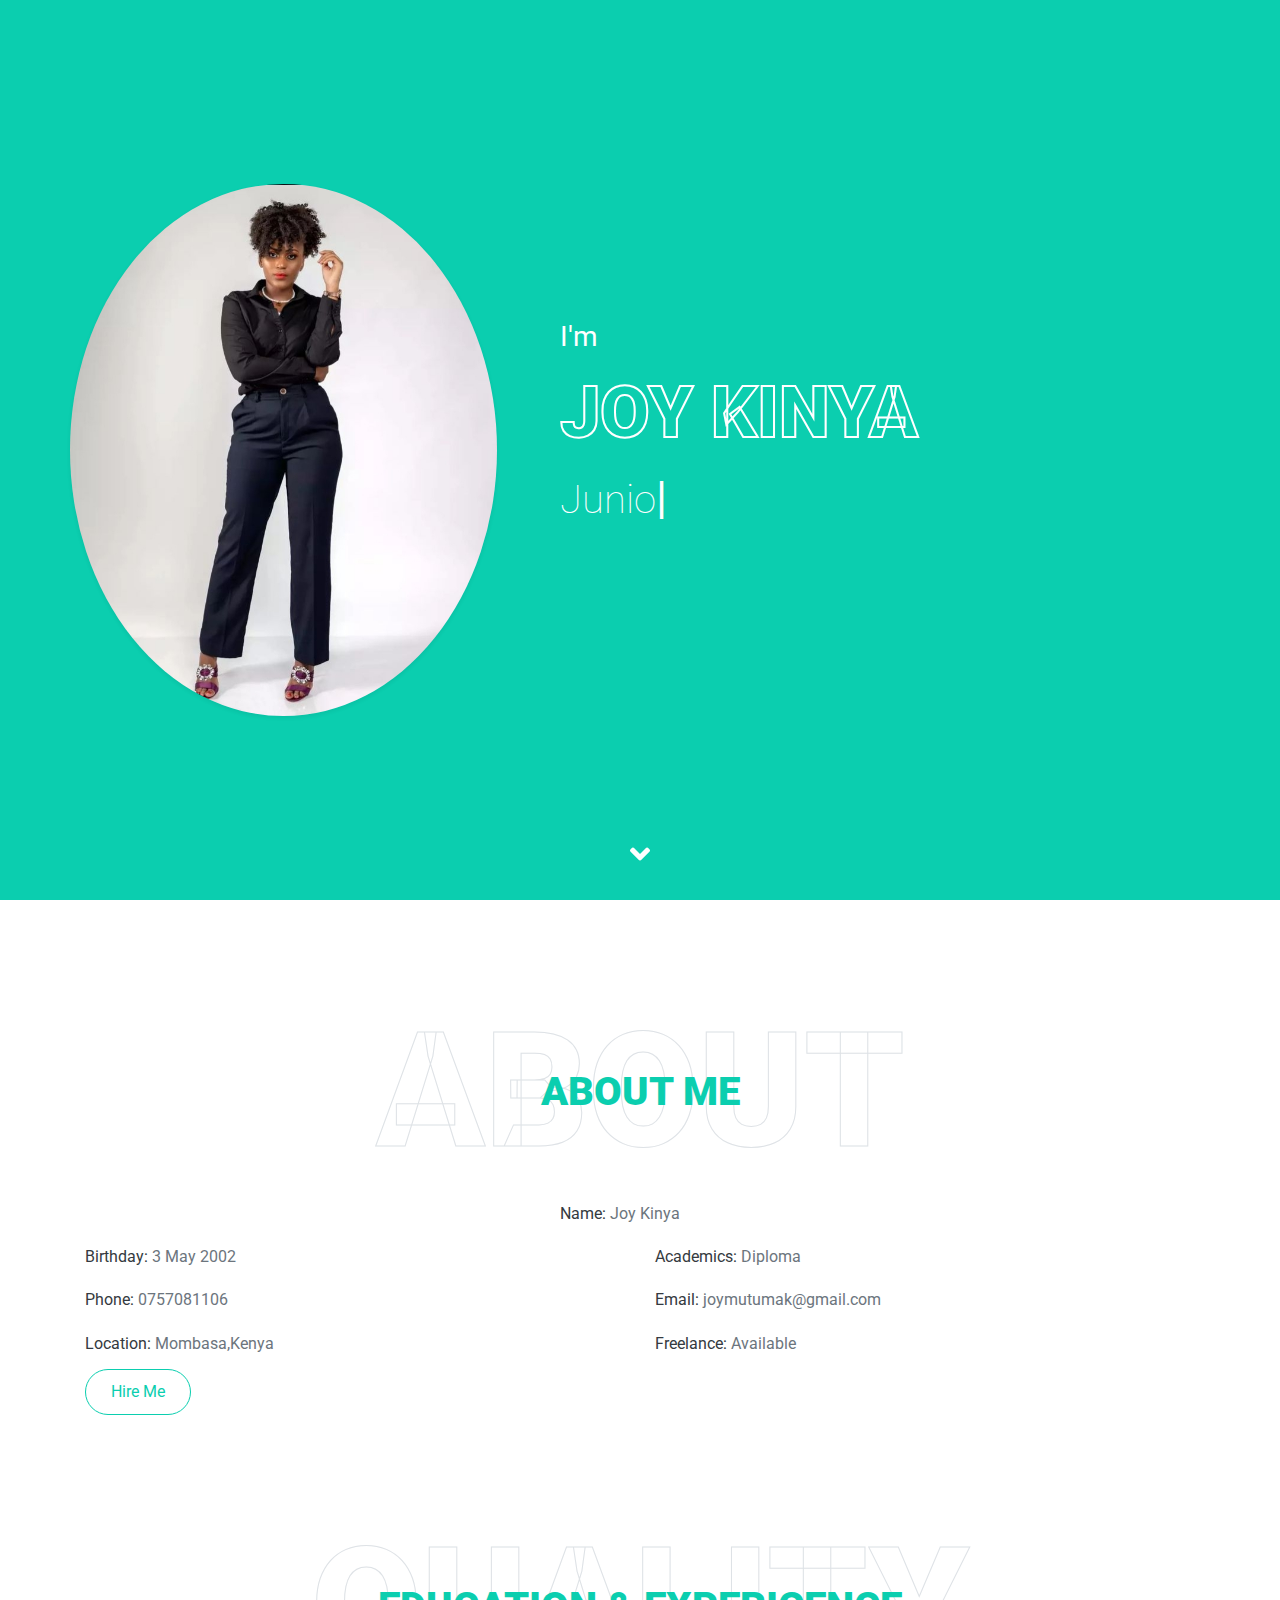
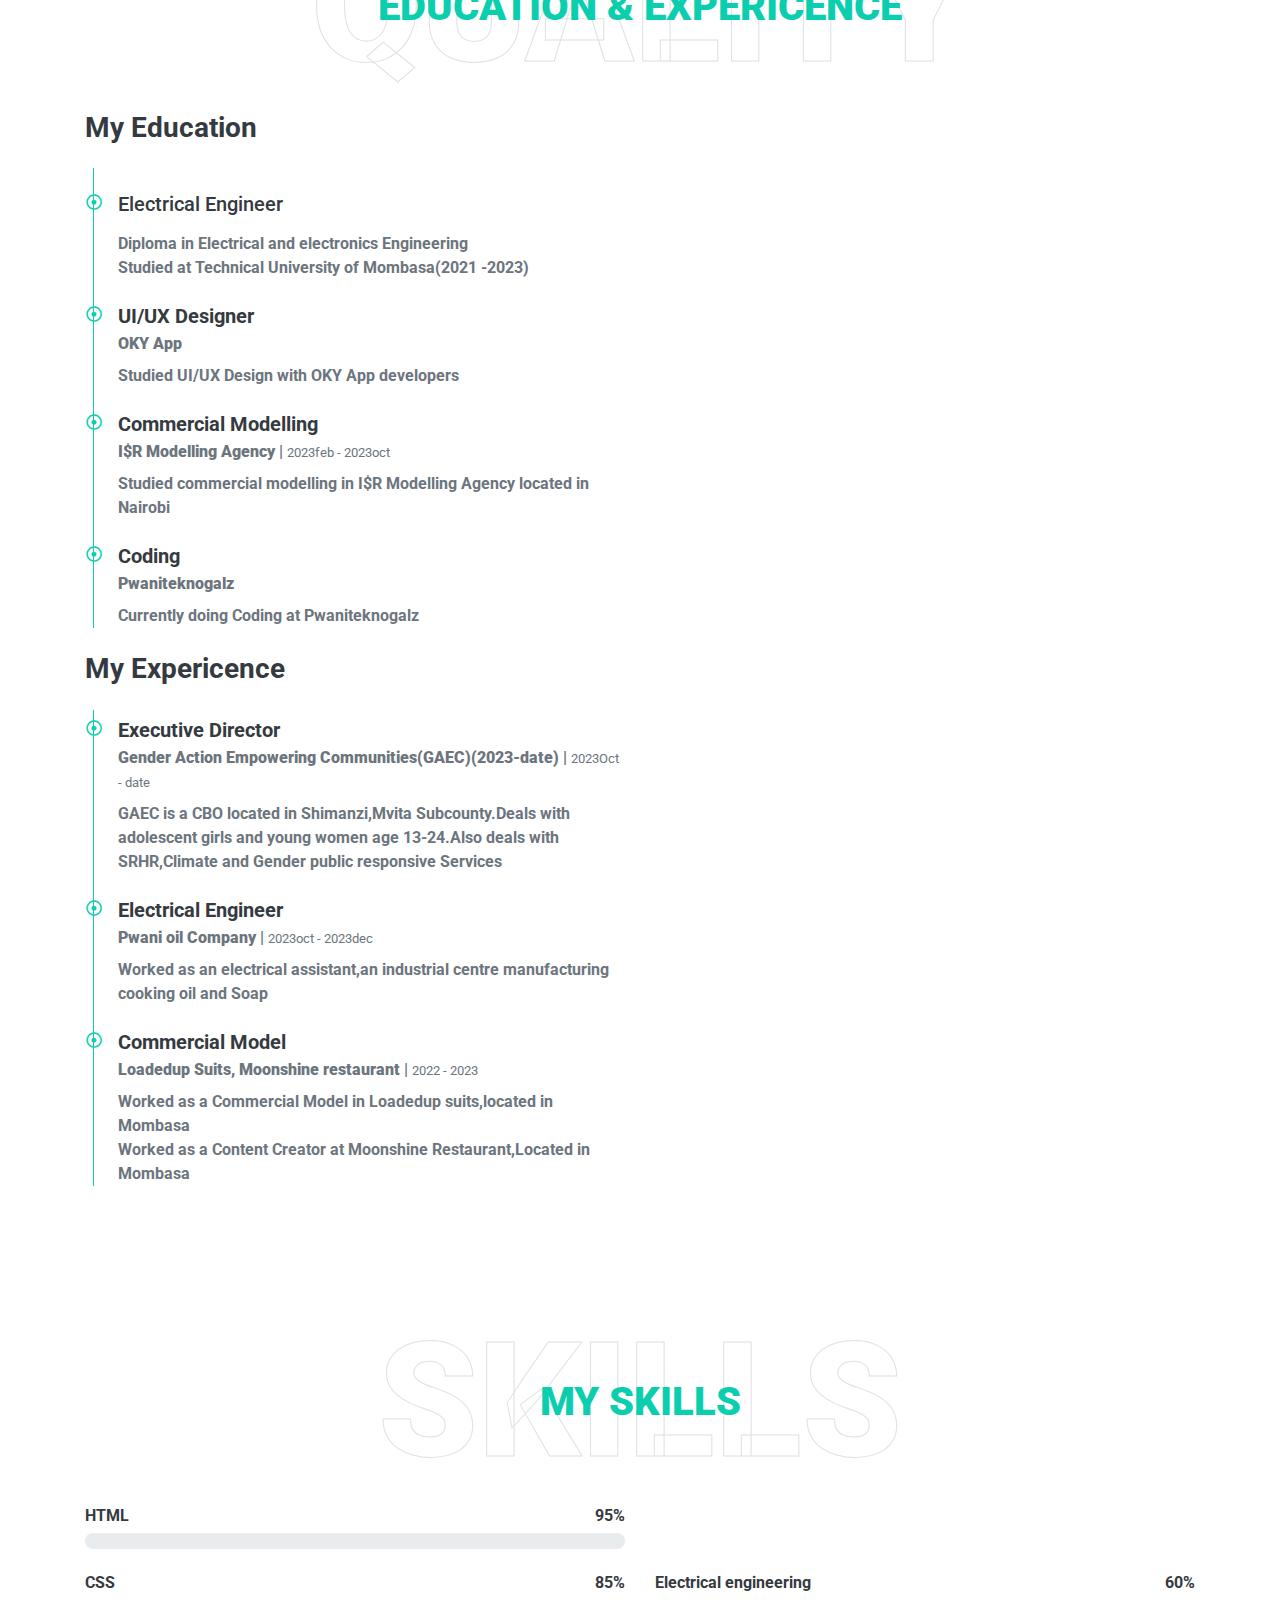
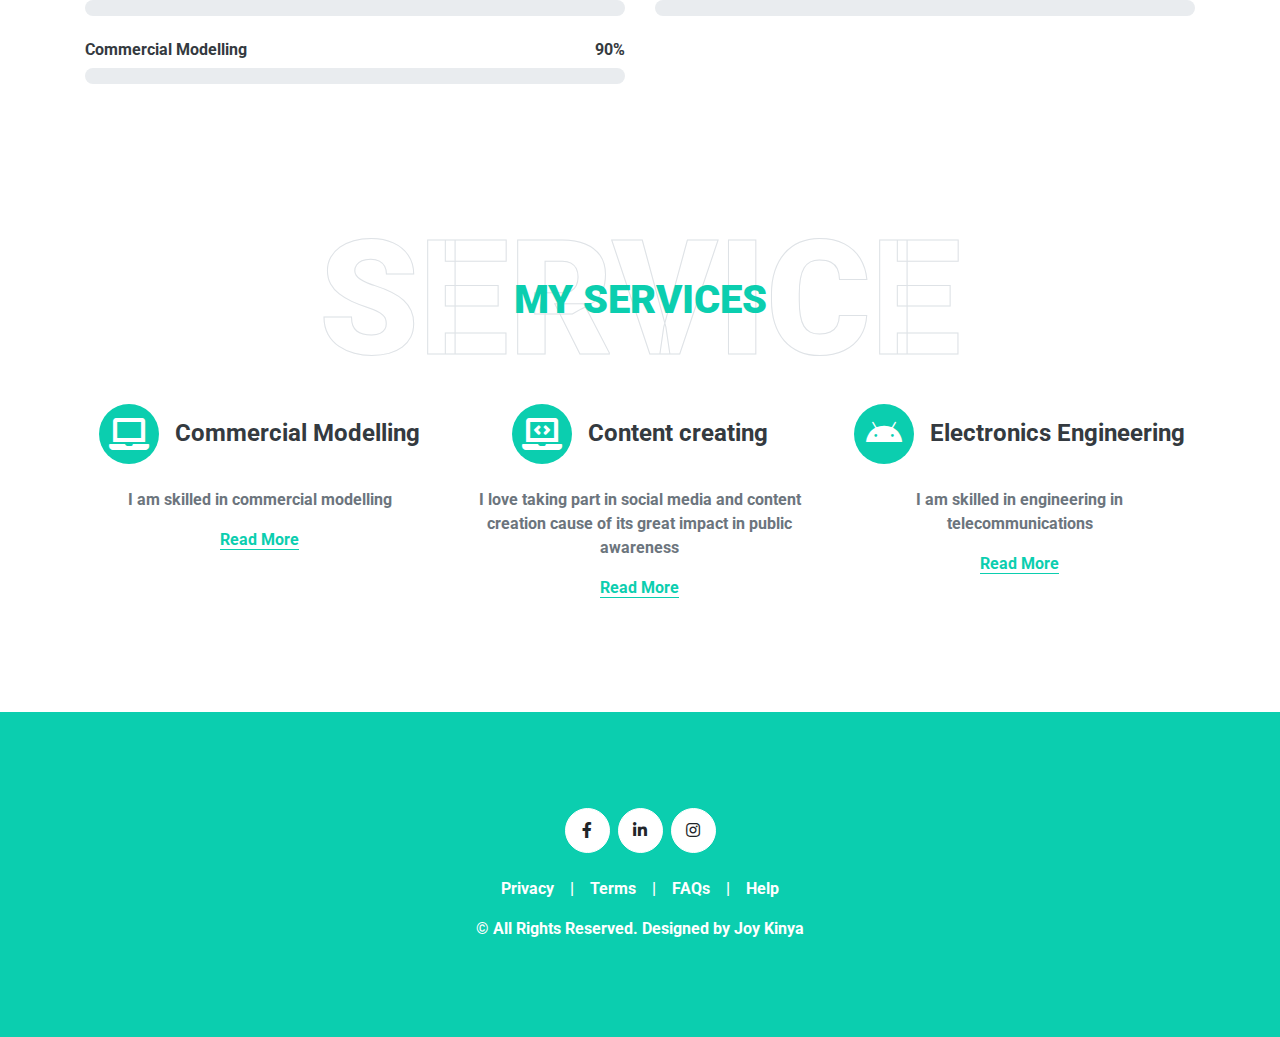
==== commit 2277f8f2: "Updated Portfolio" ====
--- a/index.html
+++ b/index.html
@@ -3,13 +3,13 @@
 
 <head>
     <meta charset="utf-8">
-    <title>FreeFolio - Freelancer Portfolio Template</title>
+    <title>Joy Kinya Portfolio</title>
     <meta content="width=device-width, initial-scale=1.0" name="viewport">
     <meta content="Free HTML Templates" name="keywords">
     <meta content="Free HTML Templates" name="description">
 
     <!-- Favicon -->
-    <link href="img/favicon.ico" rel="icon">
+    <link href="img/img01.jpg" rel="icon">
 
     <!-- Google Web Fonts -->
     <link rel="preconnect" href="https://fonts.gstatic.com">
@@ -73,32 +73,35 @@
 
 
     <!-- Header Start -->
+    <!-- Header Start -->
     <div class="container-fluid bg-primary d-flex align-items-center mb-5 py-5" id="home" style="min-height: 100vh;">
         <div class="container">
             <div class="row align-items-center">
                 <div class="col-lg-5 px-5 pl-lg-0 pb-5 pb-lg-0">
-                    <img class="img-fluid w-100 rounded-circle shadow-sm" src="img/profile.jpg" alt="">
+                    <img class="img-fluid w-100 rounded-circle shadow-sm" src="img/img02.jpg" alt="">
                 </div>
                 <div class="col-lg-7 text-center text-lg-left">
                     <h3 class="text-white font-weight-normal mb-3">I'm</h3>
                     <h1 class="display-3 text-uppercase text-primary mb-2" style="-webkit-text-stroke: 2px #ffffff;">Joy Kinya</h1>
                     <h1 class="typed-text-output d-inline font-weight-lighter text-white"></h1>
-                    <div class="typed-text d-none">Web Designer, Web Developer, Front End Developer, Apps Designer, Apps Developer</div>
+                    <div class="typed-text d-none">Junior Front End Developer, Commercial Model</div>
                     <div class="d-flex align-items-center justify-content-center justify-content-lg-start pt-5">
-                        <a href="" class="btn btn-outline-light mr-5">Download CV</a>
+                         <!--<a href="" class="btn btn-outline-light mr-5">Download CV</a> 
                         <button type="button" class="btn-play" data-toggle="modal"
                             data-src="https://www.youtube.com/embed/DWRcNpR6Kdc" data-target="#videoModal">
                             <span></span>
                         </button>
-                        <h5 class="font-weight-normal text-white m-0 ml-4 d-none d-sm-block">Play Video</h5>
+                        <h5 class="font-weight-normal text-white m-0 ml-4 d-none d-sm-block">Play Video</h5> -->
                     </div>
                 </div>
             </div>
         </div>
     </div>
     <!-- Header End -->
-
-
+    <!-- Header End -->
+
+
+    
     <!-- About Start -->
     <div class="container-fluid py-5" id="about">
         <div class="container">
@@ -108,23 +111,17 @@
             </div>
             <div class="row align-items-center">
                 <div class="col-lg-5 pb-4 pb-lg-0">
-                    <img class="img-fluid rounded w-100" src="img/about.jpg" alt="">
-                </div>
-                <div class="col-lg-7">
-                    <h3 class="mb-4">UI/UX Designer & Web Developer</h3>
-                    <p>Tempor eos dolore amet tempor dolor tempor. Dolore ea magna sit amet dolor eirmod. Eos ipsum est tempor dolor. Clita lorem kasd sed ea lorem diam ea lorem eirmod duo sit ipsum. Amet dolor stet lorem diam dolor justo et dolor dolor dolor</p>
-                    <div class="row mb-3">
+                    <img class="img-fluid rounded w-100" src="img/img02" alt="">
+                </div>
                         <div class="col-sm-6 py-2"><h6>Name: <span class="text-secondary">Joy Kinya</span></h6></div>
                         <div class="col-sm-6 py-2"><h6>Birthday: <span class="text-secondary">3 May 2002</span></h6></div>
-                        <div class="col-sm-6 py-2"><h6>Academics: <span class="text-secondary">Diploma</span></h6></div>
-                        <div class="col-sm-6 py-2"><h6>Experience: <span class="text-secondary">10 Years</span></h6></div>
-                        <div class="col-sm-6 py-2"><h6>Phone: <span class="text-secondary">+012 345 6789</span></h6></div>
-                        <div class="col-sm-6 py-2"><h6>Email: <span class="text-secondary">info@example.com</span></h6></div>
-                        <div class="col-sm-6 py-2"><h6>Address: <span class="text-secondary">123 Street, New York, USA</span></h6></div>
+                        <div class="col-sm-6 py-2"><h6>Academics: <span class="text-secondary">Diploma</span></div>
+                        <div class="col-sm-6 py-2"><h6>Phone: <span class="text-secondary">0757081106</span></h6></div>
+                        <div class="col-sm-6 py-2"><h6>Email: <span class="text-secondary">joymutumak@gmail.com</span></h6></div>
+                        <div class="col-sm-6 py-2"><h6>Location: <span class="text-secondary">Mombasa,Kenya</span></h6></div>
                         <div class="col-sm-6 py-2"><h6>Freelance: <span class="text-secondary">Available</span></h6></div>
                     </div>
                     <a href="" class="btn btn-outline-primary mr-4">Hire Me</a>
-                    <a href="" class="btn btn-outline-primary">Learn More</a>
                 </div>
             </div>
         </div>
@@ -145,21 +142,26 @@
                     <div class="border-left border-primary pt-2 pl-4 ml-2">
                         <div class="position-relative mb-4">
                             <i class="far fa-dot-circle text-primary position-absolute" style="top: 2px; left: -32px;"></i>
-                            <h5 class="font-weight-bold mb-1">Master In CSE</h5>
-                            <p class="mb-2"><strong>Cambridge University</strong> | <small>2000 - 2050</small></p>
-                            <p>Tempor eos dolore amet tempor dolor tempor. Dolore ea magna sit amet dolor eirmod. Eos ipsum est tempor dolor. Clita lorem kasd sed ea lorem diam ea lorem eirmod duo sit ipsum stet lorem diam</p>
-                        </div>
-                        <div class="position-relative mb-4">
-                            <i class="far fa-dot-circle text-primary position-absolute" style="top: 2px; left: -32px;"></i>
-                            <h5 class="font-weight-bold mb-1">Master In CSE</h5>
-                            <p class="mb-2"><strong>Cambridge University</strong> | <small>2000 - 2050</small></p>
-                            <p>Tempor eos dolore amet tempor dolor tempor. Dolore ea magna sit amet dolor eirmod. Eos ipsum est tempor dolor. Clita lorem kasd sed ea lorem diam ea lorem eirmod duo sit ipsum stet lorem diam</p>
-                        </div>
-                        <div class="position-relative mb-4">
-                            <i class="far fa-dot-circle text-primary position-absolute" style="top: 2px; left: -32px;"></i>
-                            <h5 class="font-weight-bold mb-1">Master In CSE</h5>
-                            <p class="mb-2"><strong>Cambridge University</strong> | <small>2000 - 2050</small></p>
-                            <p>Tempor eos dolore amet tempor dolor tempor. Dolore ea magna sit amet dolor eirmod. Eos ipsum est tempor dolor. Clita lorem kasd sed ea lorem diam ea lorem eirmod duo sit ipsum stet lorem diam</p>
+                            <p><h5>Electrical Engineer</h5></p>
+                            <p class="mb-2"><strong>Diploma in Electrical and electronics Engineering<br>Studied at Technical University of Mombasa(2021 -2023)</p>
+                        </div>
+                        <div class="position-relative mb-4">
+                            <i class="far fa-dot-circle text-primary position-absolute" style="top: 2px; left: -32px;"></i>
+                            <h5 class="font-weight-bold mb-1">UI/UX Designer</h5>
+                            <p class="mb-2"><strong>OKY App</strong></p>
+                            <p>Studied UI/UX Design with OKY App developers</p>
+                        </div>
+                        <div class="position-relative mb-4">
+                            <i class="far fa-dot-circle text-primary position-absolute" style="top: 2px; left: -32px;"></i>
+                            <h5 class="font-weight-bold mb-1">Commercial Modelling</h5>
+                            <p class="mb-2"><strong>I$R Modelling Agency</strong> | <small>2023feb - 2023oct</small></p>
+                            <p>Studied commercial modelling in I$R Modelling Agency located in Nairobi</p>
+                        </div>
+                        <div class="position-relative mb-4">
+                            <i class="far fa-dot-circle text-primary position-absolute" style="top: 2px; left: -32px;"></i>
+                            <h5 class="font-weight-bold mb-1">Coding</h5>
+                            <p class="mb-2"><strong>Pwaniteknogalz</strong></p>
+                            <p>Currently doing Coding at Pwaniteknogalz</p>
                         </div>
                     </div>
                 </div>
@@ -168,21 +170,21 @@
                     <div class="border-left border-primary pt-2 pl-4 ml-2">
                         <div class="position-relative mb-4">
                             <i class="far fa-dot-circle text-primary position-absolute" style="top: 2px; left: -32px;"></i>
-                            <h5 class="font-weight-bold mb-1">Web Designer</h5>
-                            <p class="mb-2"><strong>Soft Company</strong> | <small>2000 - 2050</small></p>
-                            <p>Tempor eos dolore amet tempor dolor tempor. Dolore ea magna sit amet dolor eirmod. Eos ipsum est tempor dolor. Clita lorem kasd sed ea lorem diam ea lorem eirmod duo sit ipsum stet lorem diam</p>
-                        </div>
-                        <div class="position-relative mb-4">
-                            <i class="far fa-dot-circle text-primary position-absolute" style="top: 2px; left: -32px;"></i>
-                            <h5 class="font-weight-bold mb-1">Web Designer</h5>
-                            <p class="mb-2"><strong>Soft Company</strong> | <small>2000 - 2050</small></p>
-                            <p>Tempor eos dolore amet tempor dolor tempor. Dolore ea magna sit amet dolor eirmod. Eos ipsum est tempor dolor. Clita lorem kasd sed ea lorem diam ea lorem eirmod duo sit ipsum stet lorem diam</p>
-                        </div>
-                        <div class="position-relative mb-4">
-                            <i class="far fa-dot-circle text-primary position-absolute" style="top: 2px; left: -32px;"></i>
-                            <h5 class="font-weight-bold mb-1">Web Designer</h5>
-                            <p class="mb-2"><strong>Soft Company</strong> | <small>2000 - 2050</small></p>
-                            <p>Tempor eos dolore amet tempor dolor tempor. Dolore ea magna sit amet dolor eirmod. Eos ipsum est tempor dolor. Clita lorem kasd sed ea lorem diam ea lorem eirmod duo sit ipsum stet lorem diam</p>
+                            <h5 class="font-weight-bold mb-1">Executive Director</h5>
+                            <p class="mb-2"><strong>Gender Action Empowering Communities(GAEC)(2023-date)</strong> | <small>2023Oct - date</small></p>
+                            <p>GAEC is a CBO located in Shimanzi,Mvita Subcounty.Deals with adolescent girls and young women age 13-24.Also deals with SRHR,Climate and Gender public responsive Services</p>
+                        </div>
+                        <div class="position-relative mb-4">
+                            <i class="far fa-dot-circle text-primary position-absolute" style="top: 2px; left: -32px;"></i>
+                            <h5 class="font-weight-bold mb-1">Electrical Engineer</h5>
+                            <p class="mb-2"><strong>Pwani oil Company</strong> | <small>2023oct - 2023dec</small></p>
+                            <p>Worked as an electrical assistant,an industrial centre manufacturing cooking oil and Soap</p></p>
+                        </div>
+                        <div class="position-relative mb-4">
+                            <i class="far fa-dot-circle text-primary position-absolute" style="top: 2px; left: -32px;"></i>
+                            <h5 class="font-weight-bold mb-1">Commercial Model</h5>
+                            <p class="mb-2"><strong>Loadedup Suits, Moonshine restaurant</strong> | <small>2022 - 2023</small></p>
+                            <p>Worked as a Commercial Model in Loadedup suits,located in Mombasa<br>Worked as a Content Creator at Moonshine Restaurant,Located in Mombasa</p>
                         </div>
                     </div>
                 </div>
@@ -221,7 +223,7 @@
                     </div>
                     <div class="skill mb-4">
                         <div class="d-flex justify-content-between">
-                            <h6 class="font-weight-bold">PHP</h6>
+                            <h6 class="font-weight-bold">Commercial Modelling</h6>
                             <h6 class="font-weight-bold">90%</h6>
                         </div>
                         <div class="progress">
@@ -232,29 +234,13 @@
                 <div class="col-md-6">
                     <div class="skill mb-4">
                         <div class="d-flex justify-content-between">
-                            <h6 class="font-weight-bold">Javascript</h6>
-                            <h6 class="font-weight-bold">90%</h6>
+                            <h6 class="font-weight-bold">Electrical engineering</h6>
+                            <h6 class="font-weight-bold">60%</h6>
                         </div>
                         <div class="progress">
                             <div class="progress-bar bg-danger" role="progressbar" aria-valuenow="90" aria-valuemin="0" aria-valuemax="100"></div>
                         </div>
                     </div>
-                    <div class="skill mb-4">
-                        <div class="d-flex justify-content-between">
-                            <h6 class="font-weight-bold">Angular JS</h6>
-                            <h6 class="font-weight-bold">95%</h6>
-                        </div>
-                        <div class="progress">
-                            <div class="progress-bar bg-dark" role="progressbar" aria-valuenow="95" aria-valuemin="0" aria-valuemax="100"></div>
-                        </div>
-                    </div>
-                    <div class="skill mb-4">
-                        <div class="d-flex justify-content-between">
-                            <h6 class="font-weight-bold">Wordpress</h6>
-                            <h6 class="font-weight-bold">85%</h6>
-                        </div>
-                        <div class="progress">
-                            <div class="progress-bar bg-info" role="progressbar" aria-valuenow="85" aria-valuemin="0" aria-valuemax="100"></div>
                         </div>
                     </div>
                 </div>
@@ -275,283 +261,40 @@
                 <div class="col-lg-4 col-md-6 text-center mb-5">
                     <div class="d-flex align-items-center justify-content-center mb-4">
                         <i class="fa fa-2x fa-laptop service-icon bg-primary text-white mr-3"></i>
-                        <h4 class="font-weight-bold m-0">Web Design</h4>
-                    </div>
-                    <p>Justo sit justo eos amet tempor amet clita amet ipsum eos elitr. Amet lorem lorem lorem est amet labore eirmod erat clita</p>
+                        <h4 class="font-weight-bold m-0">Commercial Modelling</h4>
+                    </div>
+                    <p>I am skilled in commercial modelling</p>
                     <a class="border-bottom border-primary text-decoration-none" href="">Read More</a>
                 </div>
                 <div class="col-lg-4 col-md-6 text-center mb-5">
                     <div class="d-flex align-items-center justify-content-center mb-4">
                         <i class="fa fa-2x fa-laptop-code service-icon bg-primary text-white mr-3"></i>
-                        <h4 class="font-weight-bold m-0">Web Development</h4>
-                    </div>
-                    <p>Justo sit justo eos amet tempor amet clita amet ipsum eos elitr. Amet lorem lorem lorem est amet labore eirmod erat clita</p>
+                        <h4 class="font-weight-bold m-0">Content creating</h4>
+                    </div>
+                    <p>I love taking part in social media and content creation cause of its great impact in public awareness</p></p>
                     <a class="border-bottom border-primary text-decoration-none" href="">Read More</a>
                 </div>
                 <div class="col-lg-4 col-md-6 text-center mb-5">
                     <div class="d-flex align-items-center justify-content-center mb-4">
                         <i class="fab fa-2x fa-android service-icon bg-primary text-white mr-3"></i>
-                        <h4 class="font-weight-bold m-0">Apps Design</h4>
-                    </div>
-                    <p>Justo sit justo eos amet tempor amet clita amet ipsum eos elitr. Amet lorem lorem lorem est amet labore eirmod erat clita</p>
+                        <h4 class="font-weight-bold m-0">Electronics Engineering</h4>
+                    </div>
+                    <p>I am skilled in engineering in telecommunications</p>
                     <a class="border-bottom border-primary text-decoration-none" href="">Read More</a>
                 </div>
-                <div class="col-lg-4 col-md-6 text-center mb-5">
-                    <div class="d-flex align-items-center justify-content-center mb-4">
-                        <i class="fab fa-2x fa-apple service-icon bg-primary text-white mr-3"></i>
-                        <h4 class="font-weight-bold m-0">Apps Development</h4>
-                    </div>
-                    <p>Justo sit justo eos amet tempor amet clita amet ipsum eos elitr. Amet lorem lorem lorem est amet labore eirmod erat clita</p>
-                    <a class="border-bottom border-primary text-decoration-none" href="">Read More</a>
-                </div>
-                <div class="col-lg-4 col-md-6 text-center mb-5">
-                    <div class="d-flex align-items-center justify-content-center mb-4">
-                        <i class="fa fa-2x fa-search service-icon bg-primary text-white mr-3"></i>
-                        <h4 class="font-weight-bold m-0">SEO</h4>
-                    </div>
-                    <p>Justo sit justo eos amet tempor amet clita amet ipsum eos elitr. Amet lorem lorem lorem est amet labore eirmod erat clita</p>
-                    <a class="border-bottom border-primary text-decoration-none" href="">Read More</a>
-                </div>
-                <div class="col-lg-4 col-md-6 text-center mb-5">
-                    <div class="d-flex align-items-center justify-content-center mb-4">
-                        <i class="fa fa-2x fa-edit service-icon bg-primary text-white mr-3"></i>
-                        <h4 class="font-weight-bold m-0">Content Creating</h4>
-                    </div>
-                    <p>Justo sit justo eos amet tempor amet clita amet ipsum eos elitr. Amet lorem lorem lorem est amet labore eirmod erat clita</p>
-                    <a class="border-bottom border-primary text-decoration-none" href="">Read More</a>
-                </div>
-            </div>
-        </div>
-    </div>
-    <!-- Services End -->
-
-
-    <!-- Portfolio Start -->
-    <div class="container-fluid pt-5 pb-3" id="portfolio">
-        <div class="container">
-            <div class="position-relative d-flex align-items-center justify-content-center">
-                <h1 class="display-1 text-uppercase text-white" style="-webkit-text-stroke: 1px #dee2e6;">Gallery</h1>
-                <h1 class="position-absolute text-uppercase text-primary">My Portfolio</h1>
-            </div>
-            <div class="row">
-                <div class="col-12 text-center mb-2">
-                    <ul class="list-inline mb-4" id="portfolio-flters">
-                        <li class="btn btn-sm btn-outline-primary m-1 active"  data-filter="*">All</li>
-                        <li class="btn btn-sm btn-outline-primary m-1" data-filter=".first">Design</li>
-                        <li class="btn btn-sm btn-outline-primary m-1" data-filter=".second">Development</li>
-                        <li class="btn btn-sm btn-outline-primary m-1" data-filter=".third">Marketing</li>
-                    </ul>
-                </div>
-            </div>
-            <div class="row portfolio-container">
-                <div class="col-lg-4 col-md-6 mb-4 portfolio-item first">
-                    <div class="position-relative overflow-hidden mb-2">
-                        <img class="img-fluid rounded w-100" src="img/portfolio-1.jpg" alt="">
-                        <div class="portfolio-btn bg-primary d-flex align-items-center justify-content-center">
-                            <a href="img/portfolio-1.jpg" data-lightbox="portfolio">
-                                <i class="fa fa-plus text-white" style="font-size: 60px;"></i>
-                            </a>
-                        </div>
-                    </div>
-                </div>
-                <div class="col-lg-4 col-md-6 mb-4 portfolio-item second">
-                    <div class="position-relative overflow-hidden mb-2">
-                        <img class="img-fluid rounded w-100" src="img/portfolio-2.jpg" alt="">
-                        <div class="portfolio-btn bg-primary d-flex align-items-center justify-content-center">
-                            <a href="img/portfolio-2.jpg" data-lightbox="portfolio">
-                                <i class="fa fa-plus text-white" style="font-size: 60px;"></i>
-                            </a>
-                        </div>
-                    </div>
-                </div>
-                <div class="col-lg-4 col-md-6 mb-4 portfolio-item third">
-                    <div class="position-relative overflow-hidden mb-2">
-                        <img class="img-fluid rounded w-100" src="img/portfolio-3.jpg" alt="">
-                        <div class="portfolio-btn bg-primary d-flex align-items-center justify-content-center">
-                            <a href="img/portfolio-3.jpg" data-lightbox="portfolio">
-                                <i class="fa fa-plus text-white" style="font-size: 60px;"></i>
-                            </a>
-                        </div>
-                    </div>
-                </div>
-                <div class="col-lg-4 col-md-6 mb-4 portfolio-item first">
-                    <div class="position-relative overflow-hidden mb-2">
-                        <img class="img-fluid rounded w-100" src="img/portfolio-4.jpg" alt="">
-                        <div class="portfolio-btn bg-primary d-flex align-items-center justify-content-center">
-                            <a href="img/portfolio-4.jpg" data-lightbox="portfolio">
-                                <i class="fa fa-plus text-white" style="font-size: 60px;"></i>
-                            </a>
-                        </div>
-                    </div>
-                </div>
-                <div class="col-lg-4 col-md-6 mb-4 portfolio-item second">
-                    <div class="position-relative overflow-hidden mb-2">
-                        <img class="img-fluid rounded w-100" src="img/portfolio-5.jpg" alt="">
-                        <div class="portfolio-btn bg-primary d-flex align-items-center justify-content-center">
-                            <a href="img/portfolio-5.jpg" data-lightbox="portfolio">
-                                <i class="fa fa-plus text-white" style="font-size: 60px;"></i>
-                            </a>
-                        </div>
-                    </div>
-                </div>
-                <div class="col-lg-4 col-md-6 mb-4 portfolio-item third">
-                    <div class="position-relative overflow-hidden mb-2">
-                        <img class="img-fluid rounded w-100" src="img/portfolio-6.jpg" alt="">
-                        <div class="portfolio-btn bg-primary d-flex align-items-center justify-content-center">
-                            <a href="img/portfolio-6.jpg" data-lightbox="portfolio">
-                                <i class="fa fa-plus text-white" style="font-size: 60px;"></i>
-                            </a>
-                        </div>
-                    </div>
-                </div>
-            </div>
-        </div>
-    </div>
-    <!-- Portfolio End -->
-
-
-    <!-- Testimonial Start -->
-    <div class="container-fluid py-5" id="testimonial">
-        <div class="container">
-            <div class="position-relative d-flex align-items-center justify-content-center">
-                <h1 class="display-1 text-uppercase text-white" style="-webkit-text-stroke: 1px #dee2e6;">Review</h1>
-                <h1 class="position-absolute text-uppercase text-primary">Clients Say</h1>
-            </div>
-            <div class="row justify-content-center">
-                <div class="col-lg-8">
-                    <div class="owl-carousel testimonial-carousel">
-                        <div class="text-center">
-                            <i class="fa fa-3x fa-quote-left text-primary mb-4"></i>
-                            <h4 class="font-weight-light mb-4">Dolor eirmod diam stet kasd sed. Aliqu rebum est eos. Rebum elitr dolore et eos labore, stet justo sed est sed. Diam sed sed dolor stet accusam amet eirmod eos, labore diam clita</h4>
-                            <img class="img-fluid rounded-circle mx-auto mb-3" src="img/testimonial-1.jpg" style="width: 80px; height: 80px;">
-                            <h5 class="font-weight-bold m-0">Client Name</h5>
-                            <span>Profession</span>
-                        </div>
-                        <div class="text-center">
-                            <i class="fa fa-3x fa-quote-left text-primary mb-4"></i>
-                            <h4 class="font-weight-light mb-4">Dolor eirmod diam stet kasd sed. Aliqu rebum est eos. Rebum elitr dolore et eos labore, stet justo sed est sed. Diam sed sed dolor stet accusam amet eirmod eos, labore diam clita</h4>
-                            <img class="img-fluid rounded-circle mx-auto mb-3" src="img/testimonial-2.jpg" style="width: 80px; height: 80px;">
-                            <h5 class="font-weight-bold m-0">Client Name</h5>
-                            <span>Profession</span>
-                        </div>
-                        <div class="text-center">
-                            <i class="fa fa-3x fa-quote-left text-primary mb-4"></i>
-                            <h4 class="font-weight-light mb-4">Dolor eirmod diam stet kasd sed. Aliqu rebum est eos. Rebum elitr dolore et eos labore, stet justo sed est sed. Diam sed sed dolor stet accusam amet eirmod eos, labore diam clita</h4>
-                            <img class="img-fluid rounded-circle mx-auto mb-3" src="img/testimonial-3.jpg" style="width: 80px; height: 80px;">
-                            <h5 class="font-weight-bold m-0">Client Name</h5>
-                            <span>Profession</span>
-                        </div>
-                    </div>
-                </div>
-            </div>
-        </div>
-    </div>
-    <!-- Testimonial End -->
-
-
-    <!-- Blog Start -->
-    <div class="container-fluid pt-5" id="blog">
-        <div class="container">
-            <div class="position-relative d-flex align-items-center justify-content-center">
-                <h1 class="display-1 text-uppercase text-white" style="-webkit-text-stroke: 1px #dee2e6;">Blog</h1>
-                <h1 class="position-absolute text-uppercase text-primary">Latest Blog</h1>
-            </div>
-            <div class="row">
-                <div class="col-lg-4 mb-5">
-                    <div class="position-relative mb-4">
-                        <img class="img-fluid rounded w-100" src="img/blog-1.jpg" alt="">
-                        <div class="blog-date">
-                            <h4 class="font-weight-bold mb-n1">01</h4>
-                            <small class="text-white text-uppercase">Jan</small>
-                        </div>
-                    </div>
-                    <h5 class="font-weight-medium mb-4">Rebum lorem no eos ut ipsum diam tempor sed rebum elitr ipsum</h5>
-                    <a class="btn btn-sm btn-outline-primary py-2" href="">Read More</a>
-                </div>
-                <div class="col-lg-4 mb-5">
-                    <div class="position-relative mb-4">
-                        <img class="img-fluid rounded w-100" src="img/blog-2.jpg" alt="">
-                        <div class="blog-date">
-                            <h4 class="font-weight-bold mb-n1">01</h4>
-                            <small class="text-white text-uppercase">Jan</small>
-                        </div>
-                    </div>
-                    <h5 class="font-weight-medium mb-4">Rebum lorem no eos ut ipsum diam tempor sed rebum elitr ipsum</h5>
-                    <a class="btn btn-sm btn-outline-primary py-2" href="">Read More</a>
-                </div>
-                <div class="col-lg-4 mb-5">
-                    <div class="position-relative mb-4">
-                        <img class="img-fluid rounded w-100" src="img/blog-3.jpg" alt="">
-                        <div class="blog-date">
-                            <h4 class="font-weight-bold mb-n1">01</h4>
-                            <small class="text-white text-uppercase">Jan</small>
-                        </div>
-                    </div>
-                    <h5 class="font-weight-medium mb-4">Rebum lorem no eos ut ipsum diam tempor sed rebum elitr ipsum</h5>
-                    <a class="btn btn-sm btn-outline-primary py-2" href="">Read More</a>
-                </div>
-            </div>
-        </div>
-    </div>
-    <!-- Blog End -->
-
-
-    <!-- Contact Start -->
-    <div class="container-fluid py-5" id="contact">
-        <div class="container">
-            <div class="position-relative d-flex align-items-center justify-content-center">
-                <h1 class="display-1 text-uppercase text-white" style="-webkit-text-stroke: 1px #dee2e6;">Contact</h1>
-                <h1 class="position-absolute text-uppercase text-primary">Contact Me</h1>
-            </div>
-            <div class="row justify-content-center">
-                <div class="col-lg-8">
-                    <div class="contact-form text-center">
-                        <div id="success"></div>
-                        <form name="sentMessage" id="contactForm" novalidate="novalidate">
-                            <div class="form-row">
-                                <div class="control-group col-sm-6">
-                                    <input type="text" class="form-control p-4" id="name" placeholder="Your Name"
-                                        required="required" data-validation-required-message="Please enter your name" />
-                                    <p class="help-block text-danger"></p>
-                                </div>
-                                <div class="control-group col-sm-6">
-                                    <input type="email" class="form-control p-4" id="email" placeholder="Your Email"
-                                        required="required" data-validation-required-message="Please enter your email" />
-                                    <p class="help-block text-danger"></p>
-                                </div>
-                            </div>
-                            <div class="control-group">
-                                <input type="text" class="form-control p-4" id="subject" placeholder="Subject"
-                                    required="required" data-validation-required-message="Please enter a subject" />
-                                <p class="help-block text-danger"></p>
-                            </div>
-                            <div class="control-group">
-                                <textarea class="form-control py-3 px-4" rows="5" id="message" placeholder="Message"
-                                    required="required"
-                                    data-validation-required-message="Please enter your message"></textarea>
-                                <p class="help-block text-danger"></p>
-                            </div>
-                            <div>
-                                <button class="btn btn-outline-primary" type="submit" id="sendMessageButton">Send
-                                    Message</button>
-                            </div>
-                        </form>
-                    </div>
-                </div>
-            </div>
-        </div>
-    </div>
-    <!-- Contact End -->
+                
+            </div>
+        </div>
+    </div>
 
 
     <!-- Footer Start -->
     <div class="container-fluid bg-primary text-white mt-5 py-5 px-sm-3 px-md-5">
         <div class="container text-center py-5">
             <div class="d-flex justify-content-center mb-4">
-                <a class="btn btn-light btn-social mr-2" href="#"><i class="fab fa-twitter"></i></a>
-                <a class="btn btn-light btn-social mr-2" href="#"><i class="fab fa-facebook-f"></i></a>
-                <a class="btn btn-light btn-social mr-2" href="#"><i class="fab fa-linkedin-in"></i></a>
-                <a class="btn btn-light btn-social" href="#"><i class="fab fa-instagram"></i></a>
+                <a class="btn btn-light btn-social mr-2" href="https://www.facebook.com/joy.mutuma.92"><i class="fab fa-facebook-f"></i></a>
+                <a class="btn btn-light btn-social mr-2" href="https://www.linkedin.com/in/joy-mutuma-1281b92a1/"><i class="fab fa-linkedin-in"></i></a>
+                <a class="btn btn-light btn-social" href="https://www.instagram.com/k.i.n.y.a7/"><i class="fab fa-instagram"></i></a>
             </div>
             <div class="d-flex justify-content-center mb-3">
                 <a class="text-white" href="#">Privacy</a>
@@ -562,7 +305,7 @@
                 <span class="px-3">|</span>
                 <a class="text-white" href="#">Help</a>
             </div>
-            <p class="m-0">&copy; <a class="text-white font-weight-bold" href="#">Domain Name</a>. All Rights Reserved. Designed by <a class="text-white font-weight-bold" href="https://htmlcodex.com">HTML Codex</a>
+            <p class="m-0">&copy; <a class="text-white font-weight-bold" href="#"></a> All Rights Reserved. Designed by Joy Kinya <a class="text-white font-weight-bold" href="https://htmlcodex.com"></a>
             </p>
         </div>
     </div>
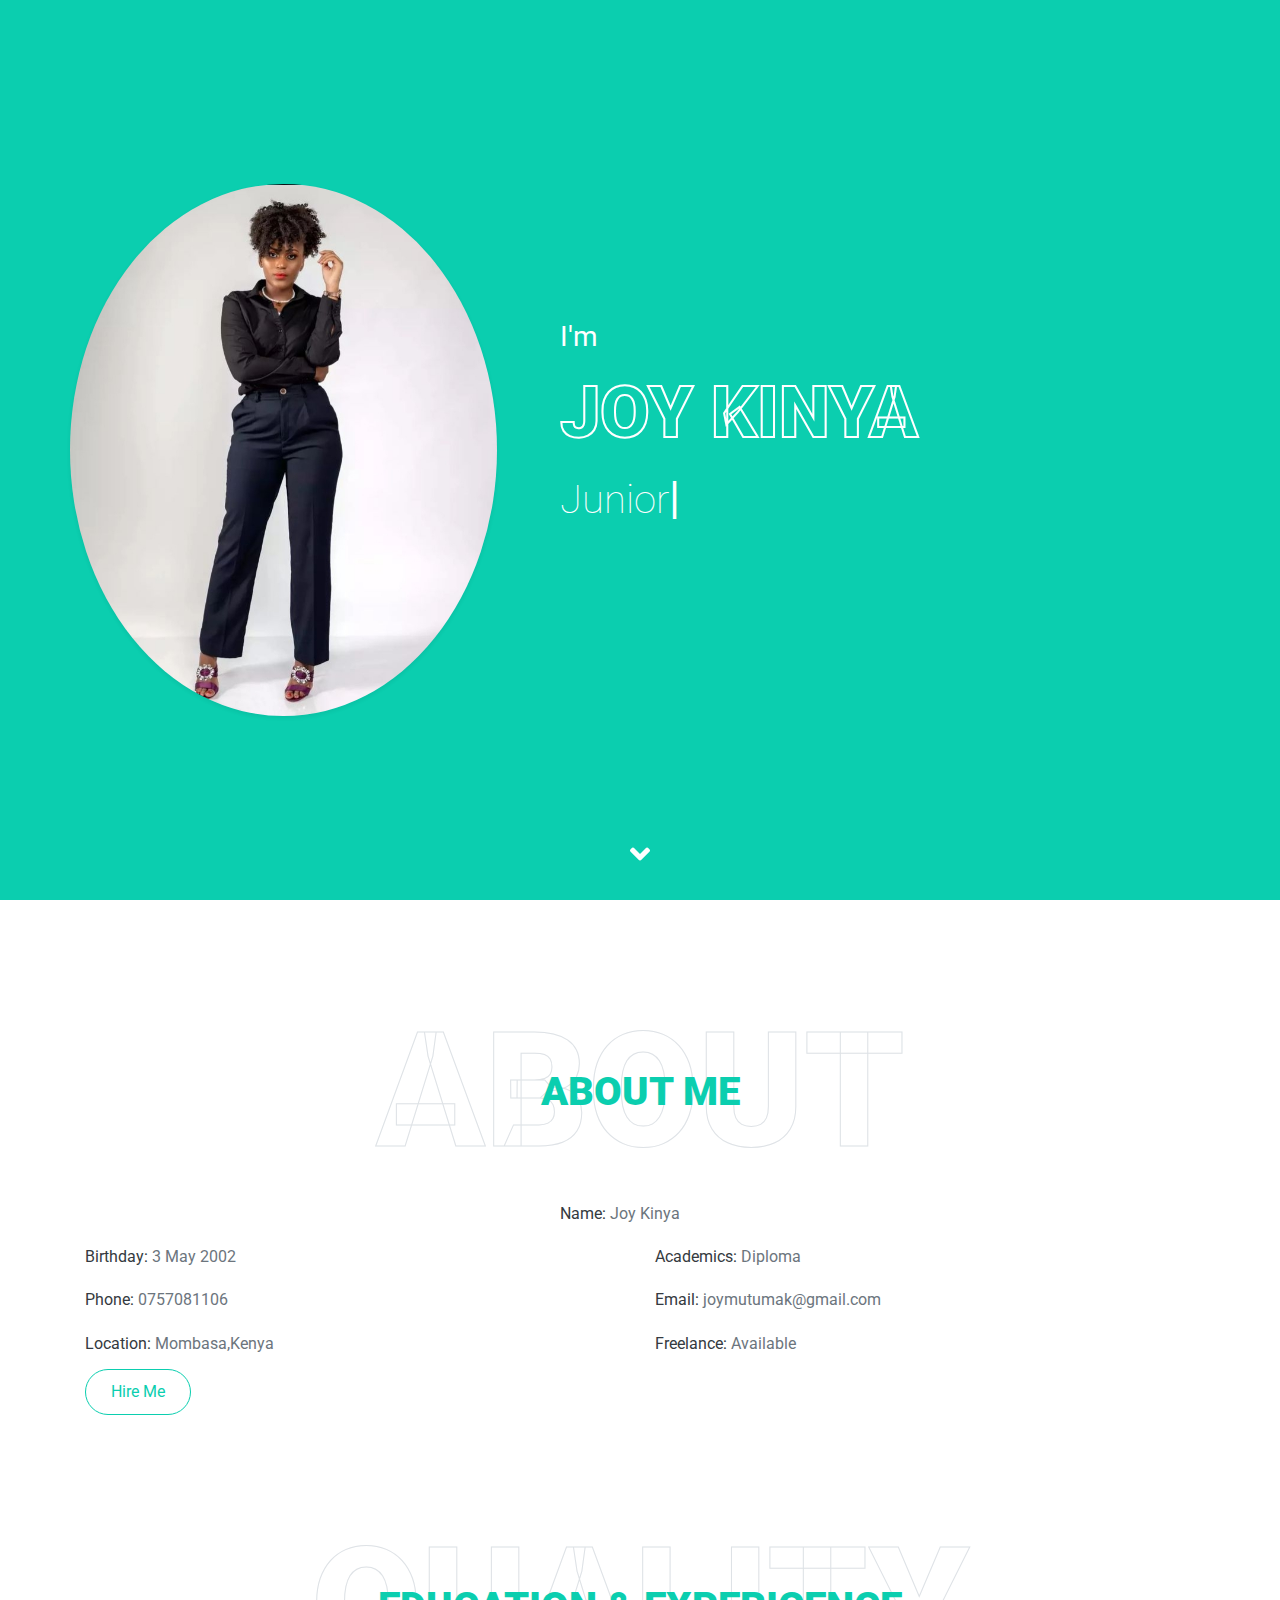
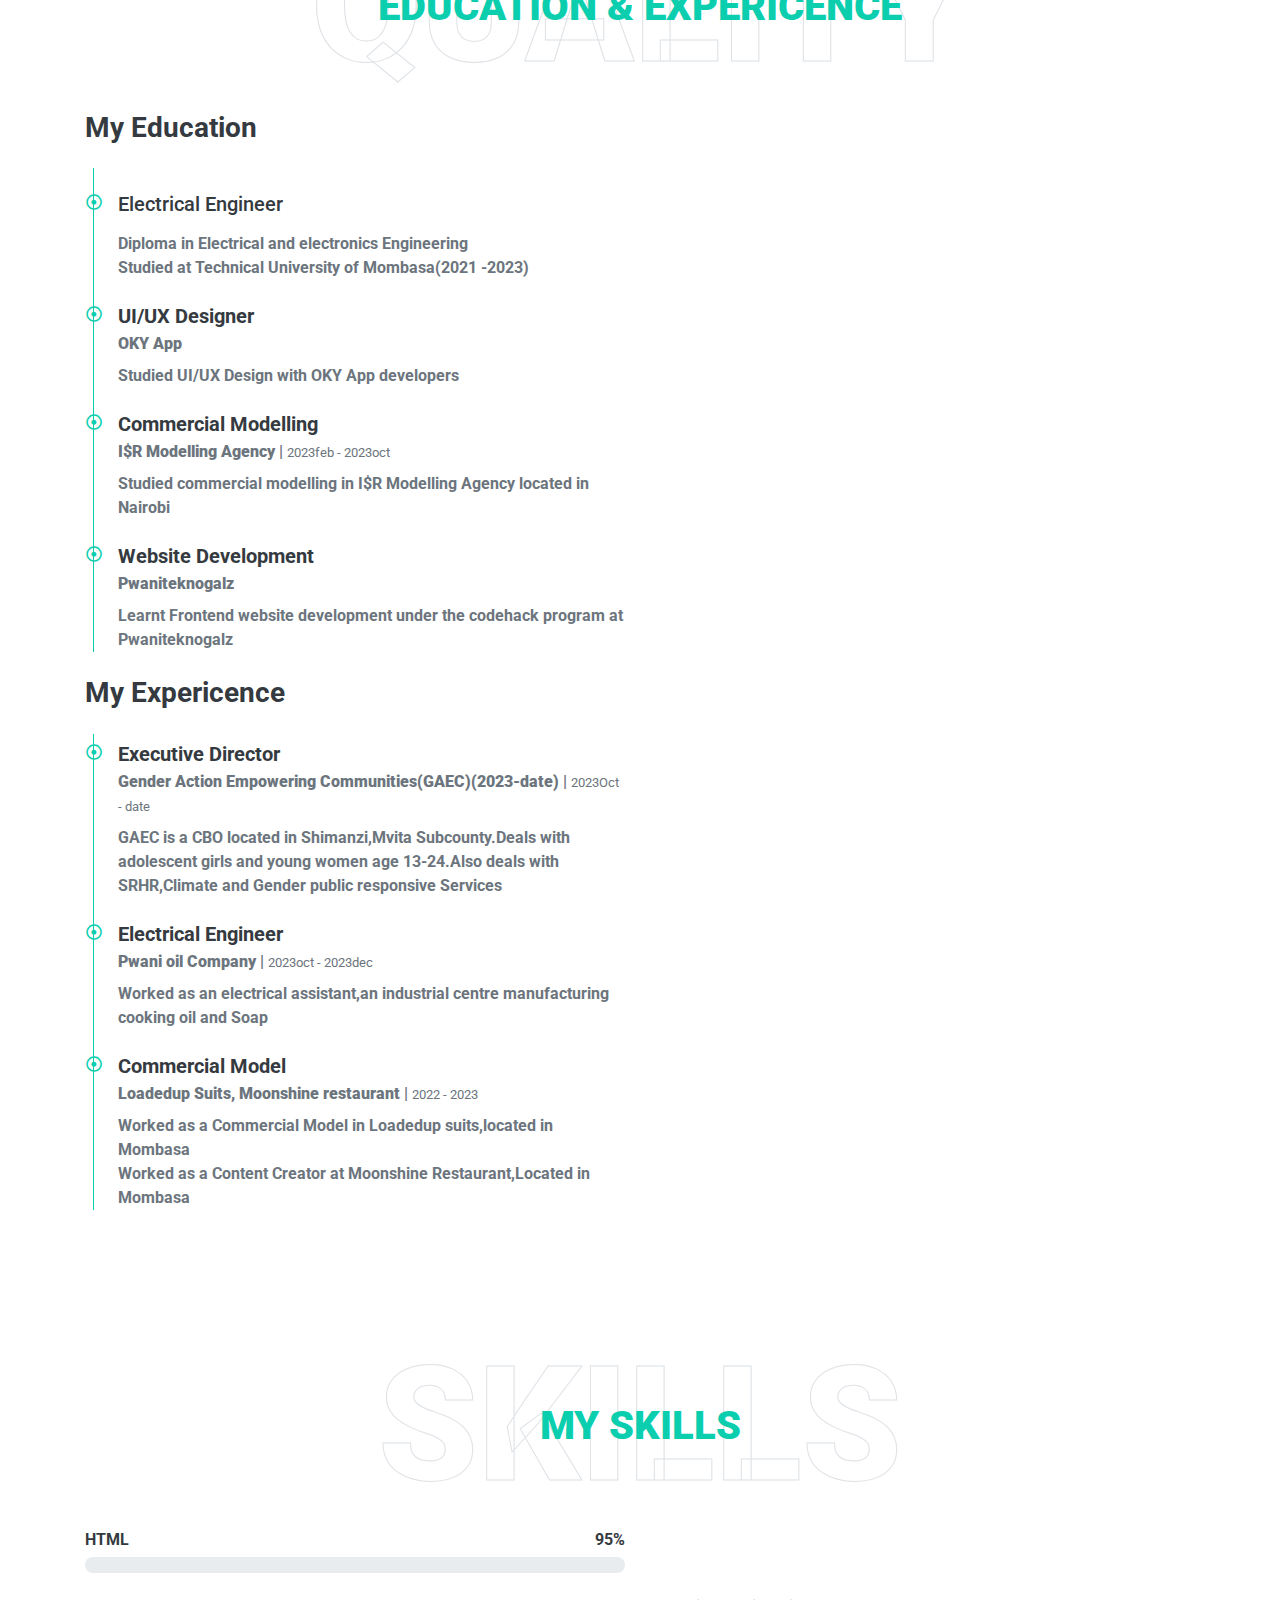
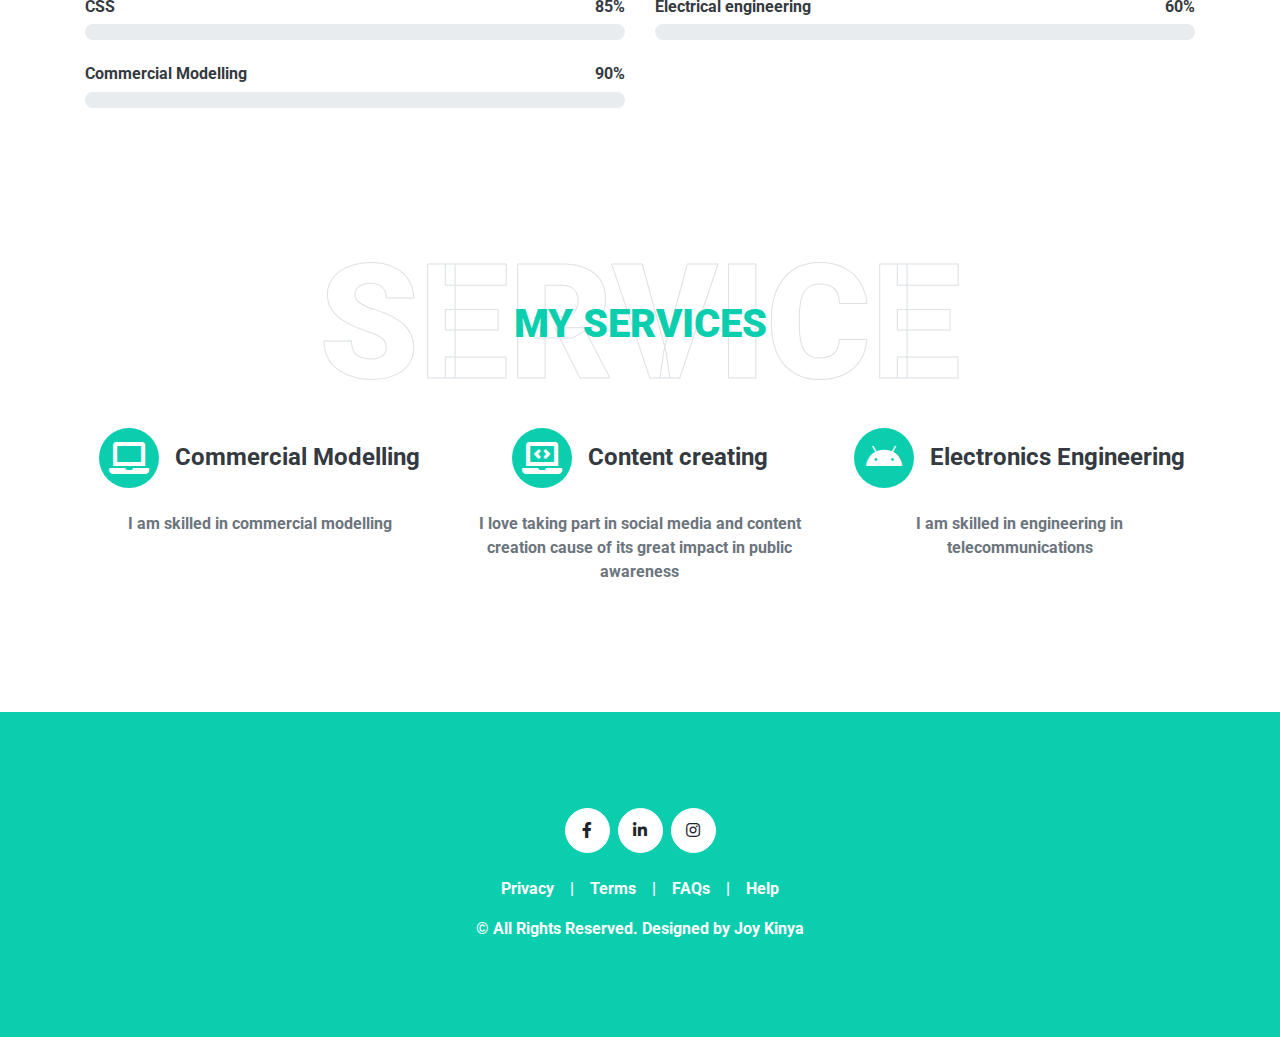
==== commit d6954a36: "Updated my portfolio" ====
--- a/index.html
+++ b/index.html
@@ -30,7 +30,7 @@
     <!-- Navbar Start -->
     <nav class="navbar fixed-top shadow-sm navbar-expand-lg bg-light navbar-light py-3 py-lg-0 px-lg-5">
         <a href="index.html" class="navbar-brand ml-lg-3">
-            <h1 class="m-0 display-5"><span class="text-primary">Free</span>Folio</h1>
+           <!-- <h1 class="m-0 display-5"><span class="text-primary">Free</span>Folio</h1>-->
         </a>
         <button type="button" class="navbar-toggler" data-toggle="collapse" data-target="#navbarCollapse">
             <span class="navbar-toggler-icon"></span>
@@ -39,15 +39,15 @@
             <div class="navbar-nav m-auto py-0">
                 <a href="#home" class="nav-item nav-link active">Home</a>
                 <a href="#about" class="nav-item nav-link">About</a>
-                <a href="#qualification" class="nav-item nav-link">Quality</a>
-                <a href="#skill" class="nav-item nav-link">Skill</a>
+                <a href="#qualification" class="nav-item nav-link">Education</a>
+                <a href="#skill" class="nav-item nav-link">Skills</a>
                 <a href="#service" class="nav-item nav-link">Service</a>
-                <a href="#portfolio" class="nav-item nav-link">Portfolio</a>
+                <!--<a href="#portfolio" class="nav-item nav-link">Portfolio</a>
                 <a href="#testimonial" class="nav-item nav-link">Review</a>
                 <a href="#blog" class="nav-item nav-link">Blog</a>
-                <a href="#contact" class="nav-item nav-link">Contact</a>
-            </div>
-            <a href="" class="btn btn-outline-primary d-none d-lg-block">Hire Me</a>
+                <a href="#contact" class="nav-item nav-link">Contact</a>-->
+            </div>
+            <!--<a href="" class="btn btn-outline-primary d-none d-lg-block">Hire Me</a>-->
         </div>
     </nav>
     <!-- Navbar End -->
@@ -159,9 +159,9 @@
                         </div>
                         <div class="position-relative mb-4">
                             <i class="far fa-dot-circle text-primary position-absolute" style="top: 2px; left: -32px;"></i>
-                            <h5 class="font-weight-bold mb-1">Coding</h5>
+                            <h5 class="font-weight-bold mb-1">Website Development</h5>
                             <p class="mb-2"><strong>Pwaniteknogalz</strong></p>
-                            <p>Currently doing Coding at Pwaniteknogalz</p>
+                            <p>Learnt Frontend website development under the codehack program at Pwaniteknogalz</p>
                         </div>
                     </div>
                 </div>
@@ -264,7 +264,7 @@
                         <h4 class="font-weight-bold m-0">Commercial Modelling</h4>
                     </div>
                     <p>I am skilled in commercial modelling</p>
-                    <a class="border-bottom border-primary text-decoration-none" href="">Read More</a>
+                   <!-- <a class="border-bottom border-primary text-decoration-none" href="">Read More</a>-->
                 </div>
                 <div class="col-lg-4 col-md-6 text-center mb-5">
                     <div class="d-flex align-items-center justify-content-center mb-4">
@@ -272,7 +272,7 @@
                         <h4 class="font-weight-bold m-0">Content creating</h4>
                     </div>
                     <p>I love taking part in social media and content creation cause of its great impact in public awareness</p></p>
-                    <a class="border-bottom border-primary text-decoration-none" href="">Read More</a>
+                    <!--<a class="border-bottom border-primary text-decoration-none" href="">Read More</a>-->
                 </div>
                 <div class="col-lg-4 col-md-6 text-center mb-5">
                     <div class="d-flex align-items-center justify-content-center mb-4">
@@ -280,7 +280,7 @@
                         <h4 class="font-weight-bold m-0">Electronics Engineering</h4>
                     </div>
                     <p>I am skilled in engineering in telecommunications</p>
-                    <a class="border-bottom border-primary text-decoration-none" href="">Read More</a>
+                    <!--<a class="border-bottom border-primary text-decoration-none" href="">Read More</a>-->
                 </div>
                 
             </div>
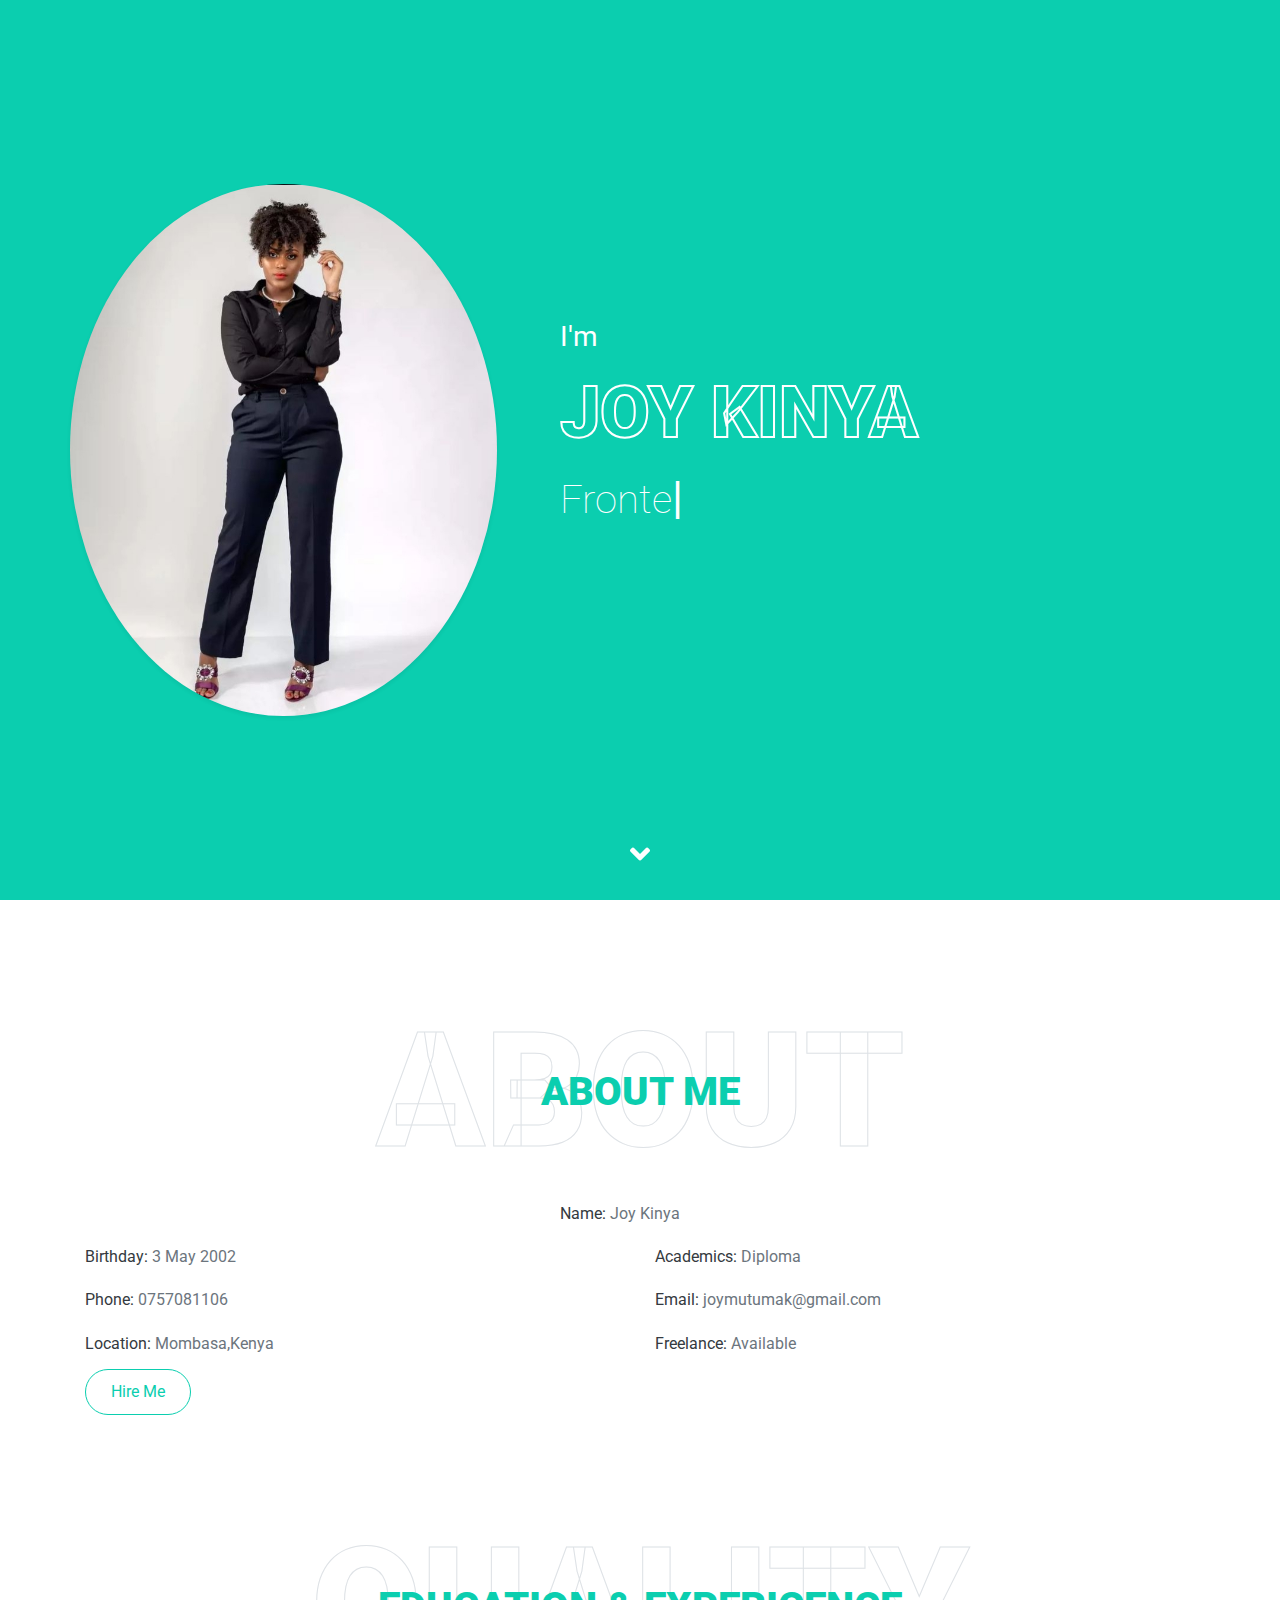
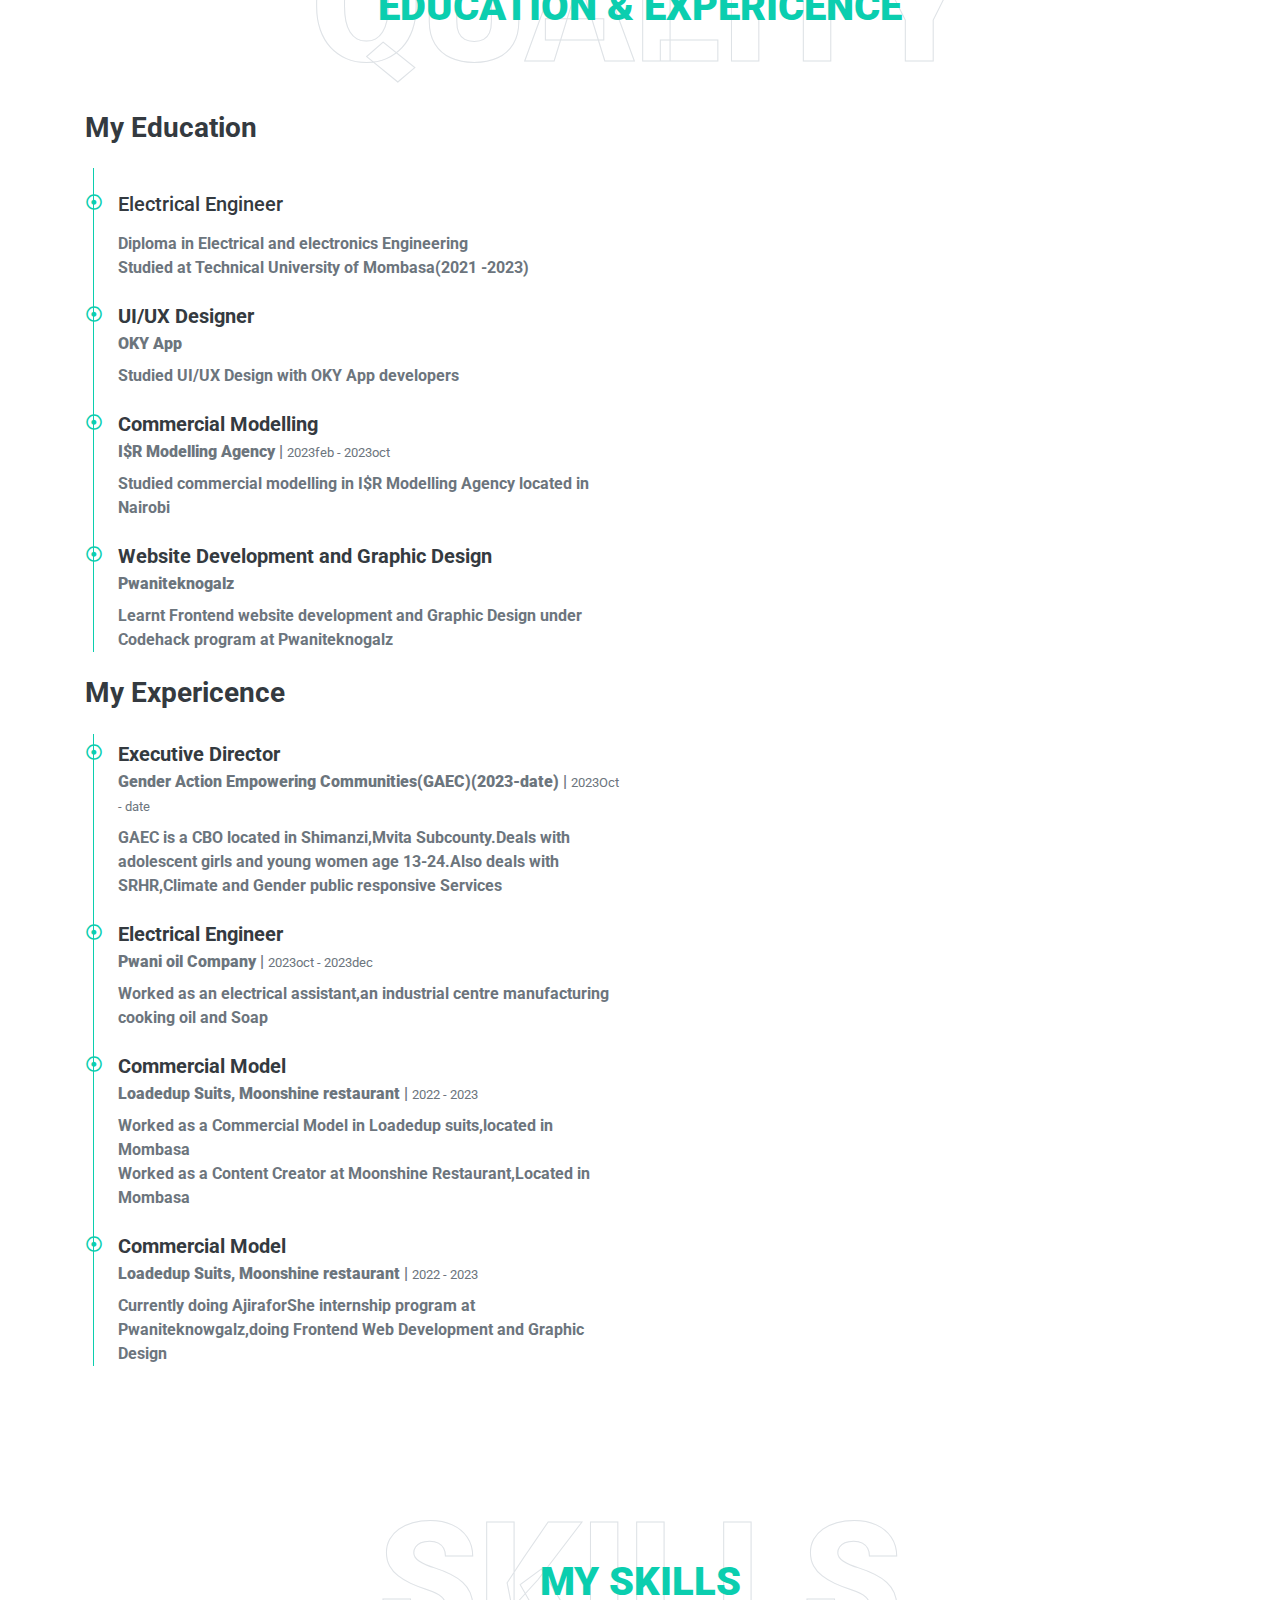
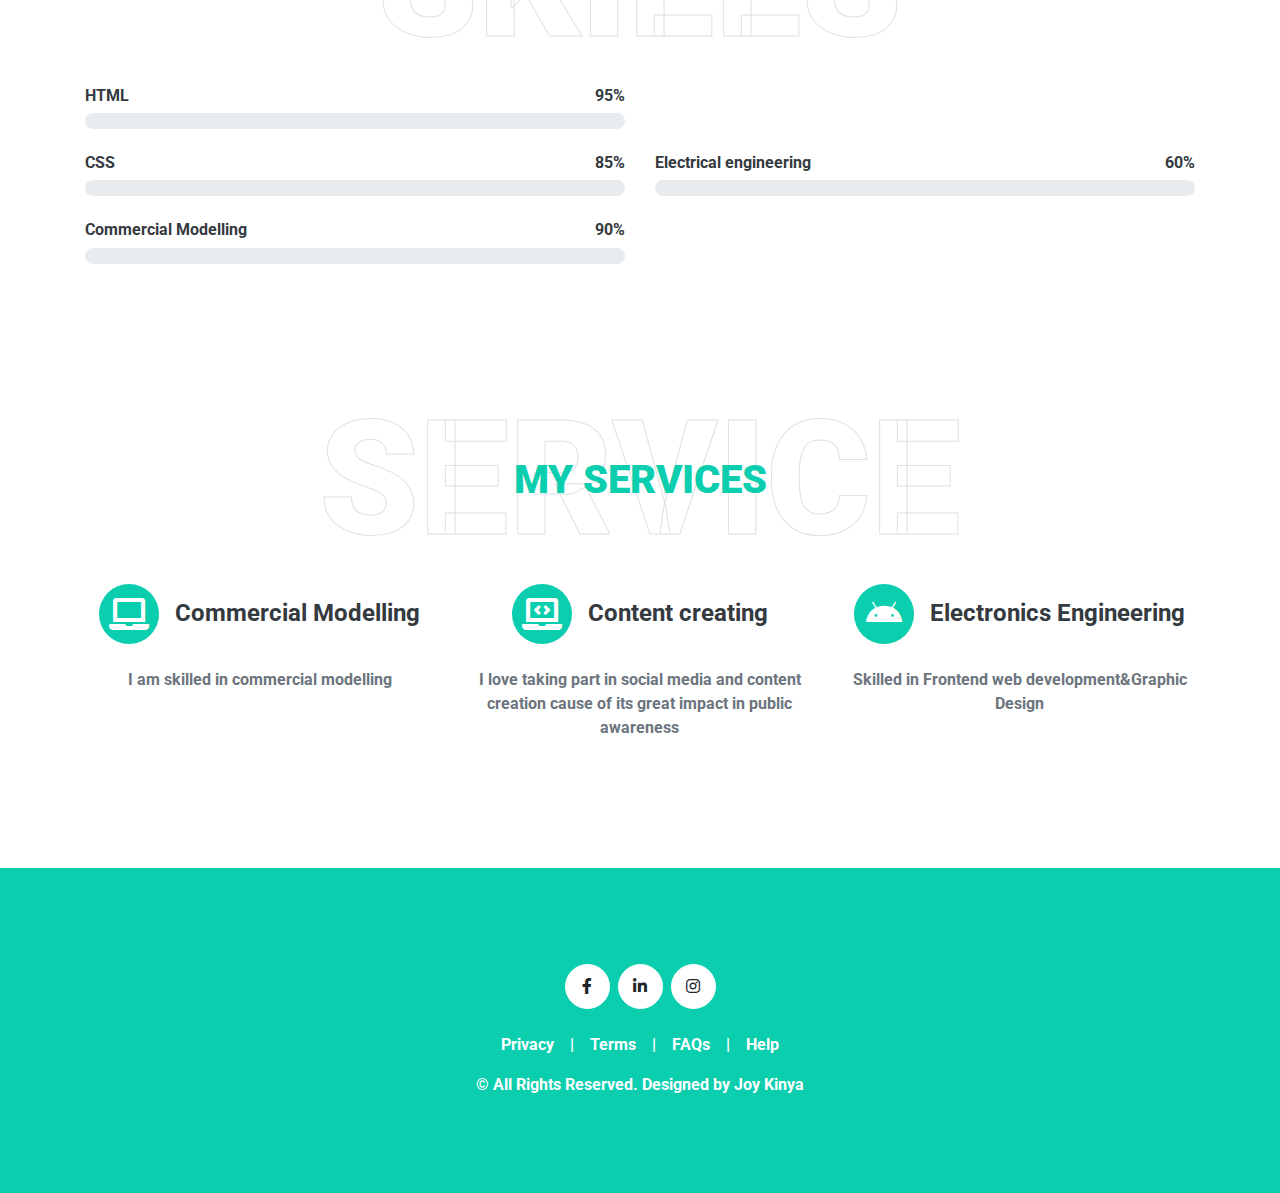
==== commit a524c5bc: "Update index.html" ====
--- a/index.html
+++ b/index.html
@@ -84,7 +84,7 @@
                     <h3 class="text-white font-weight-normal mb-3">I'm</h3>
                     <h1 class="display-3 text-uppercase text-primary mb-2" style="-webkit-text-stroke: 2px #ffffff;">Joy Kinya</h1>
                     <h1 class="typed-text-output d-inline font-weight-lighter text-white"></h1>
-                    <div class="typed-text d-none">Junior Front End Developer, Commercial Model</div>
+                    <div class="typed-text d-none">Frontend Junior Web Developer, Commercial Model,Graphic Designer</div>
                     <div class="d-flex align-items-center justify-content-center justify-content-lg-start pt-5">
                          <!--<a href="" class="btn btn-outline-light mr-5">Download CV</a> 
                         <button type="button" class="btn-play" data-toggle="modal"
@@ -159,9 +159,9 @@
                         </div>
                         <div class="position-relative mb-4">
                             <i class="far fa-dot-circle text-primary position-absolute" style="top: 2px; left: -32px;"></i>
-                            <h5 class="font-weight-bold mb-1">Website Development</h5>
+                            <h5 class="font-weight-bold mb-1">Website Development and Graphic Design</h5>
                             <p class="mb-2"><strong>Pwaniteknogalz</strong></p>
-                            <p>Learnt Frontend website development under the codehack program at Pwaniteknogalz</p>
+                            <p>Learnt Frontend website development and Graphic Design under Codehack program at Pwaniteknogalz</p>
                         </div>
                     </div>
                 </div>
@@ -185,6 +185,12 @@
                             <h5 class="font-weight-bold mb-1">Commercial Model</h5>
                             <p class="mb-2"><strong>Loadedup Suits, Moonshine restaurant</strong> | <small>2022 - 2023</small></p>
                             <p>Worked as a Commercial Model in Loadedup suits,located in Mombasa<br>Worked as a Content Creator at Moonshine Restaurant,Located in Mombasa</p>
+                        </div>
+                        <div class="position-relative mb-4">
+                            <i class="far fa-dot-circle text-primary position-absolute" style="top: 2px; left: -32px;"></i>
+                            <h5 class="font-weight-bold mb-1">Commercial Model</h5>
+                            <p class="mb-2"><strong>Loadedup Suits, Moonshine restaurant</strong> | <small>2022 - 2023</small></p>
+                            <p>Currently doing AjiraforShe internship program at Pwaniteknowgalz,doing Frontend Web Development and Graphic Design</p>
                         </div>
                     </div>
                 </div>
@@ -279,7 +285,7 @@
                         <i class="fab fa-2x fa-android service-icon bg-primary text-white mr-3"></i>
                         <h4 class="font-weight-bold m-0">Electronics Engineering</h4>
                     </div>
-                    <p>I am skilled in engineering in telecommunications</p>
+                    <p>Skilled in Frontend web development&Graphic Design</p>
                     <!--<a class="border-bottom border-primary text-decoration-none" href="">Read More</a>-->
                 </div>
                 
@@ -336,4 +342,4 @@
     <script src="js/main.js"></script>
 </body>
 
-</html>+</html>
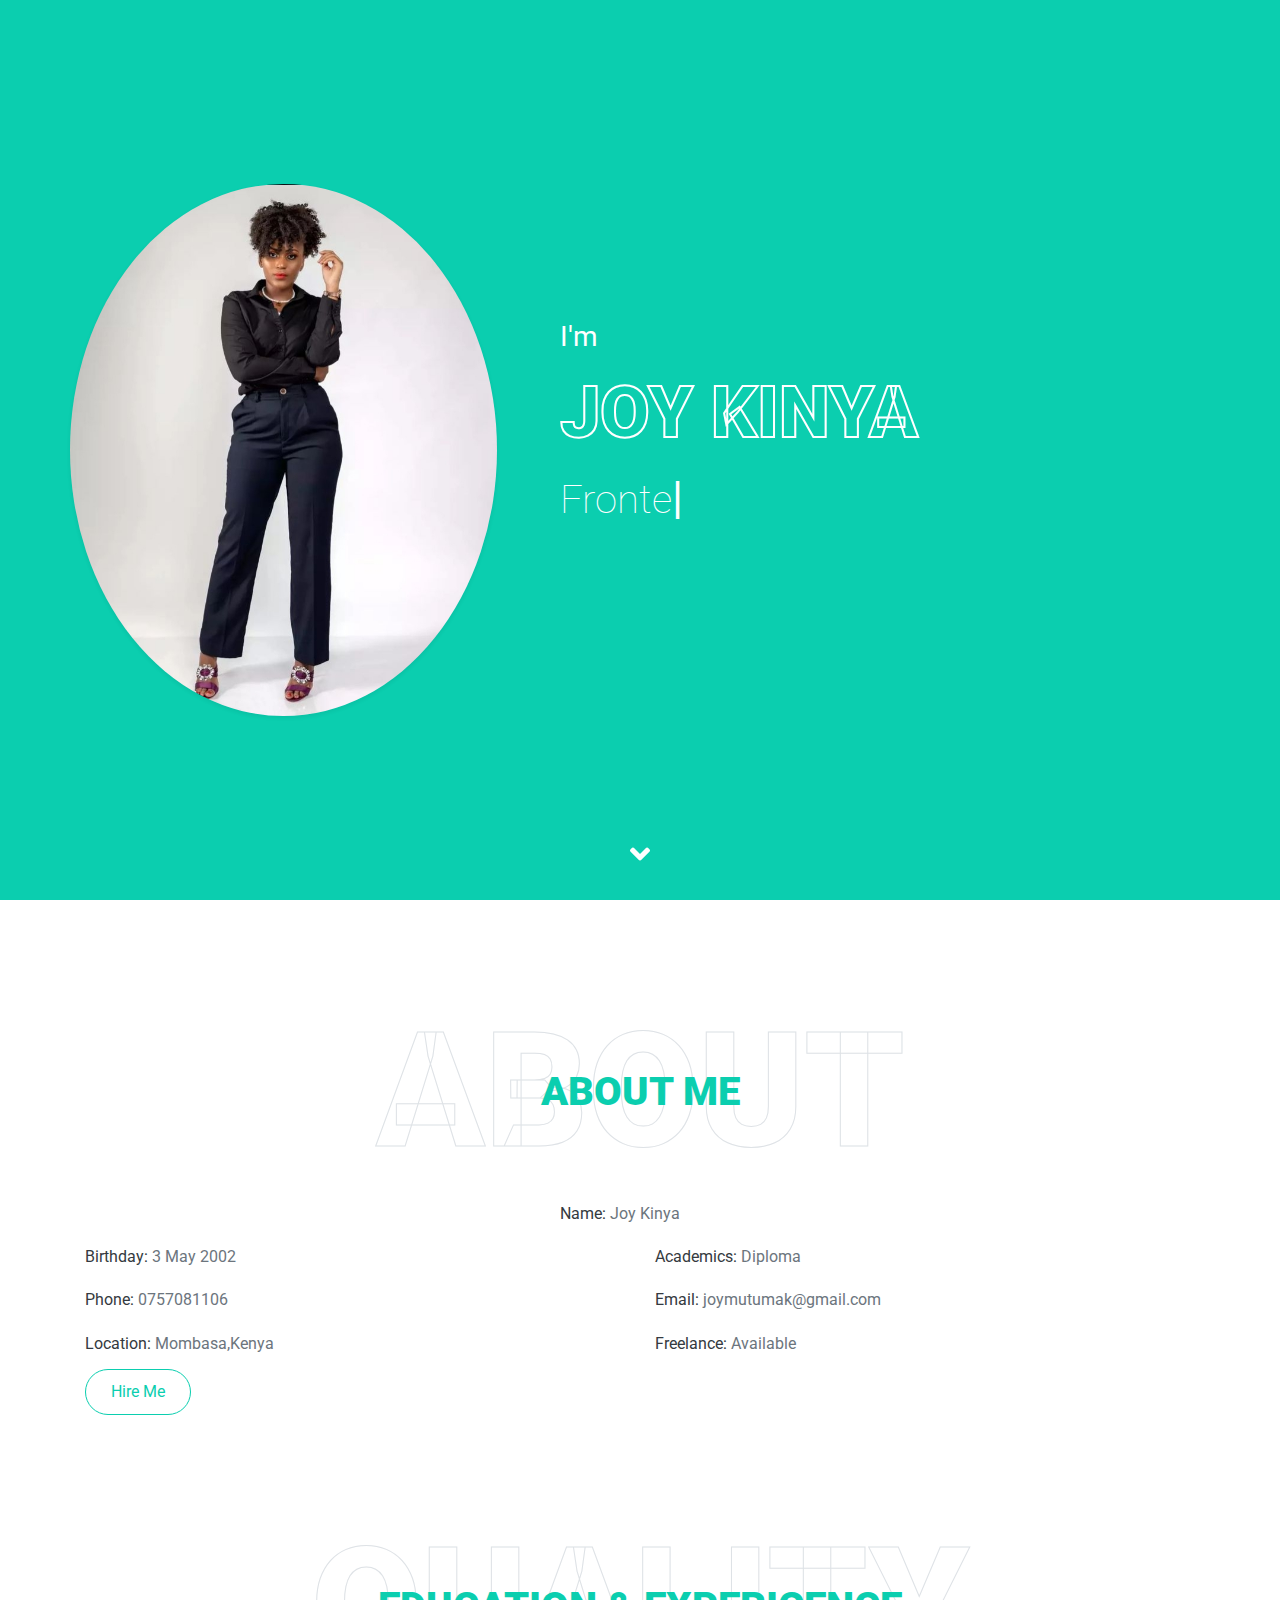
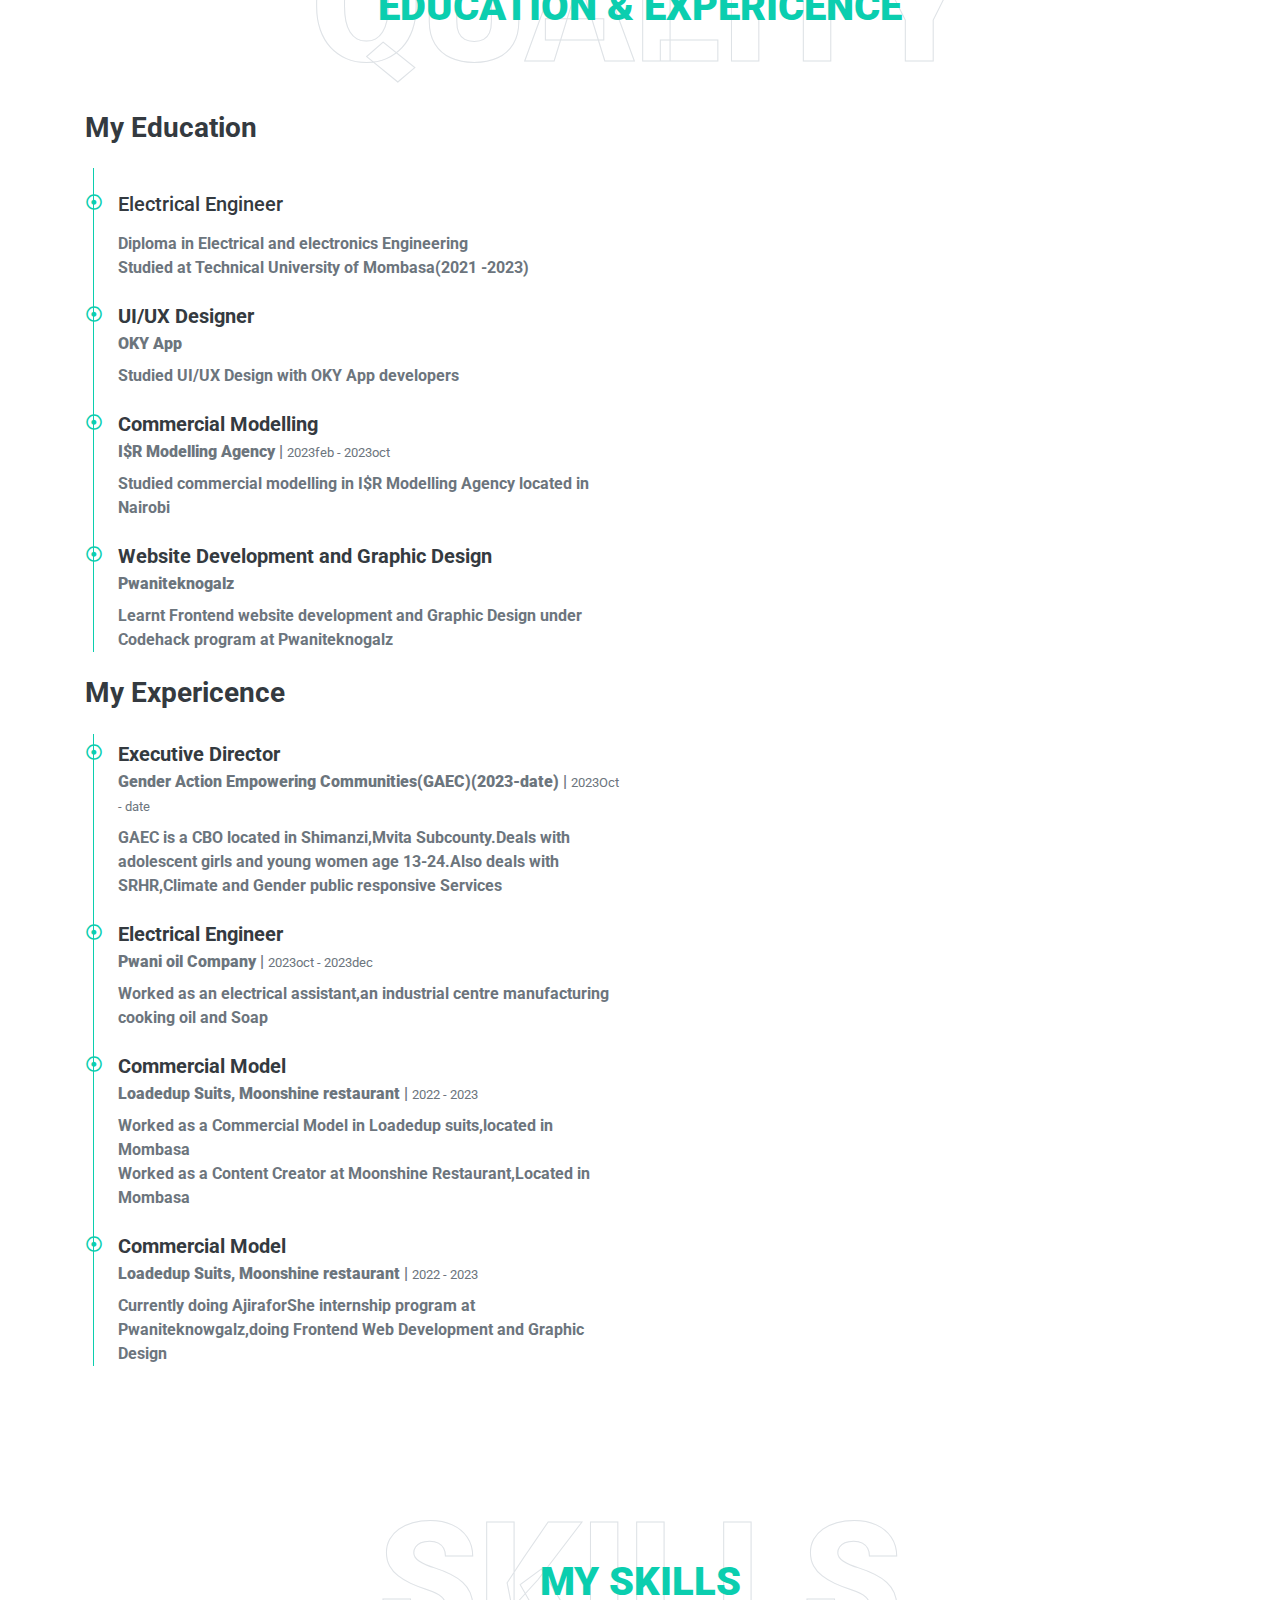
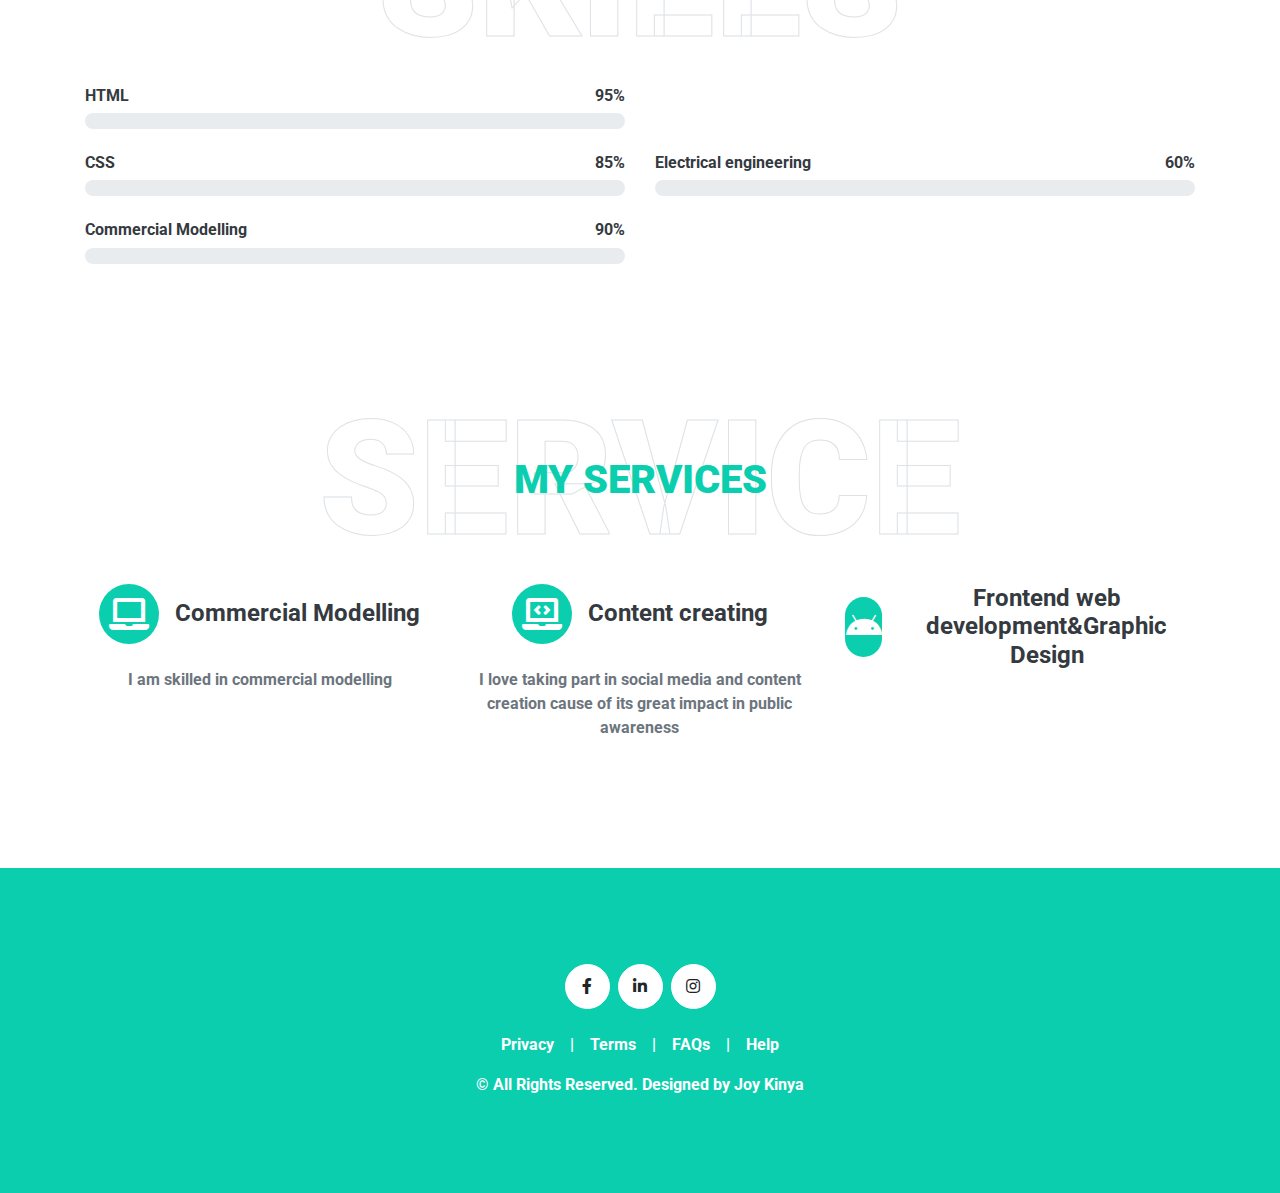
==== commit 95c8b359: "Update index.html" ====
--- a/index.html
+++ b/index.html
@@ -283,9 +283,9 @@
                 <div class="col-lg-4 col-md-6 text-center mb-5">
                     <div class="d-flex align-items-center justify-content-center mb-4">
                         <i class="fab fa-2x fa-android service-icon bg-primary text-white mr-3"></i>
-                        <h4 class="font-weight-bold m-0">Electronics Engineering</h4>
-                    </div>
-                    <p>Skilled in Frontend web development&Graphic Design</p>
+                        <h4 class="font-weight-bold m-0">Frontend web development&Graphic Design</h4>
+                    </div>
+                   <!-- <p>Skilled in Frontend web development&Graphic Design</p>-->
                     <!--<a class="border-bottom border-primary text-decoration-none" href="">Read More</a>-->
                 </div>
                 
